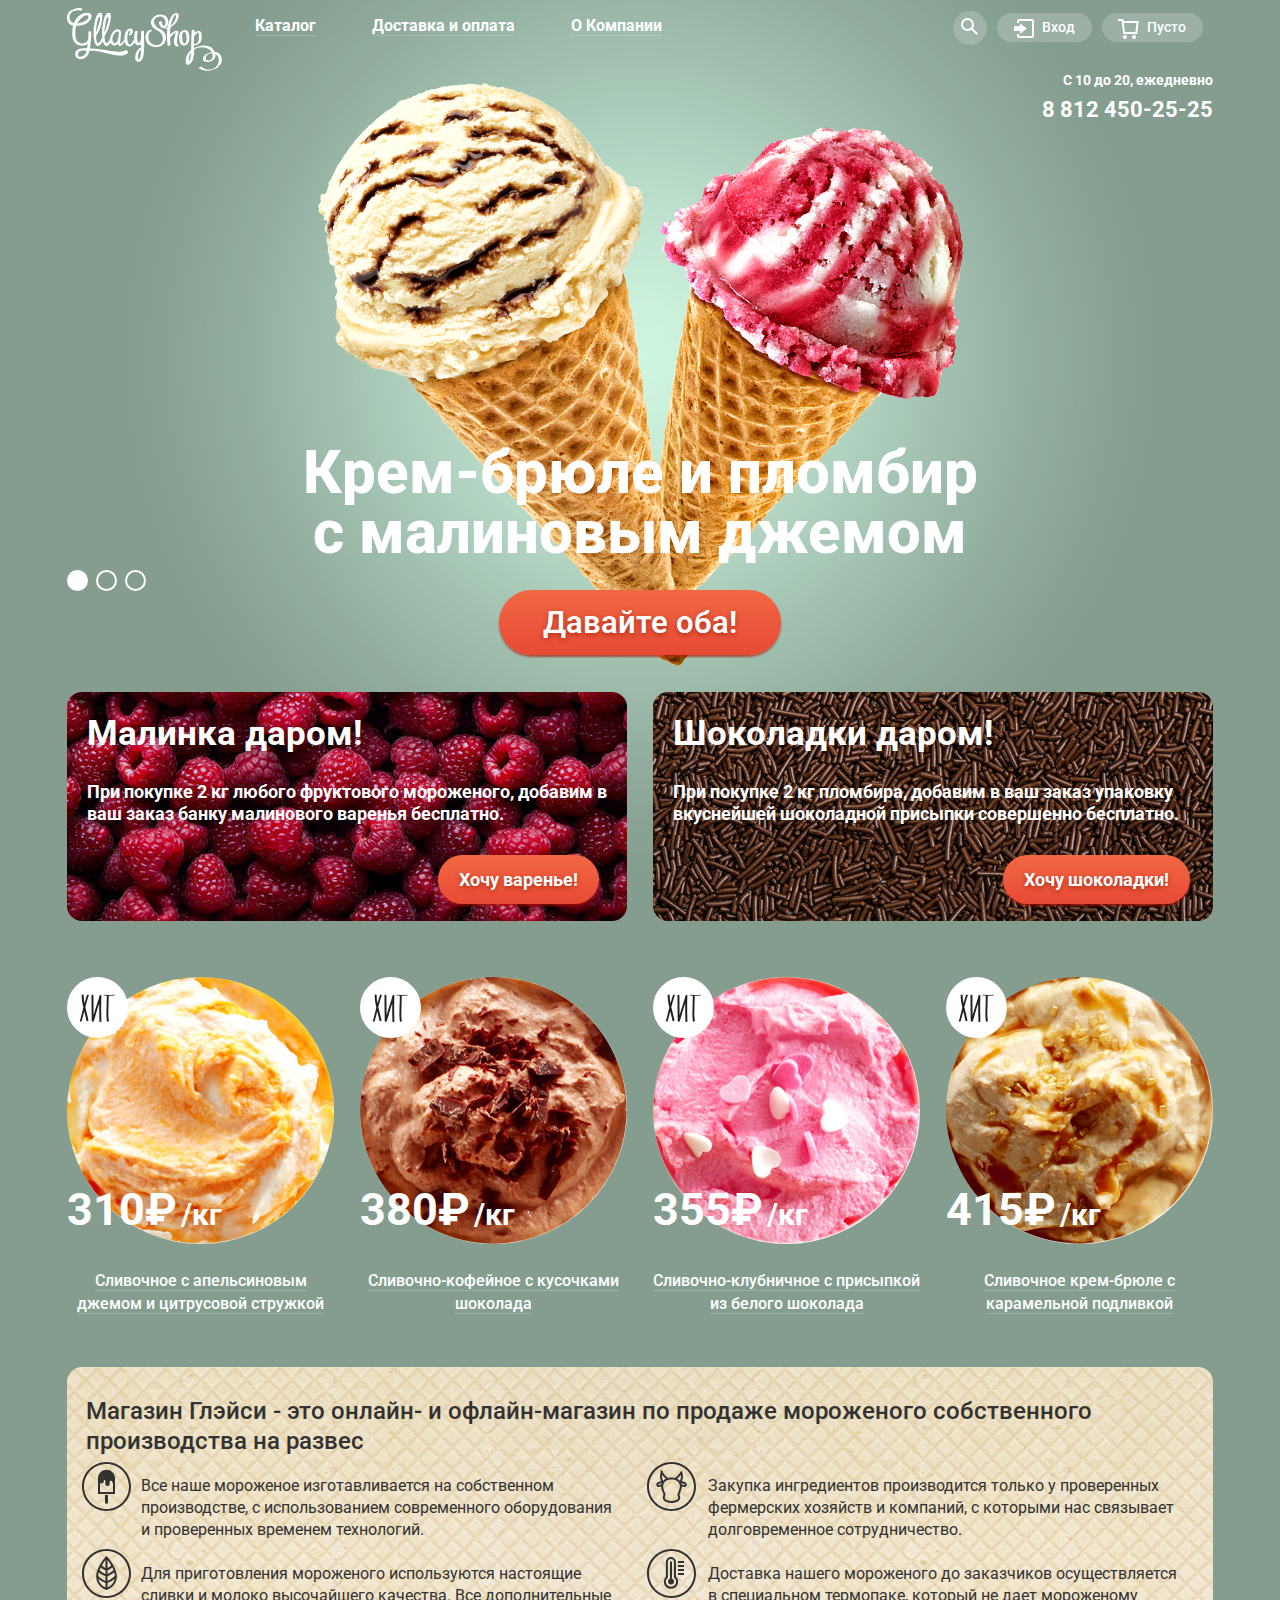
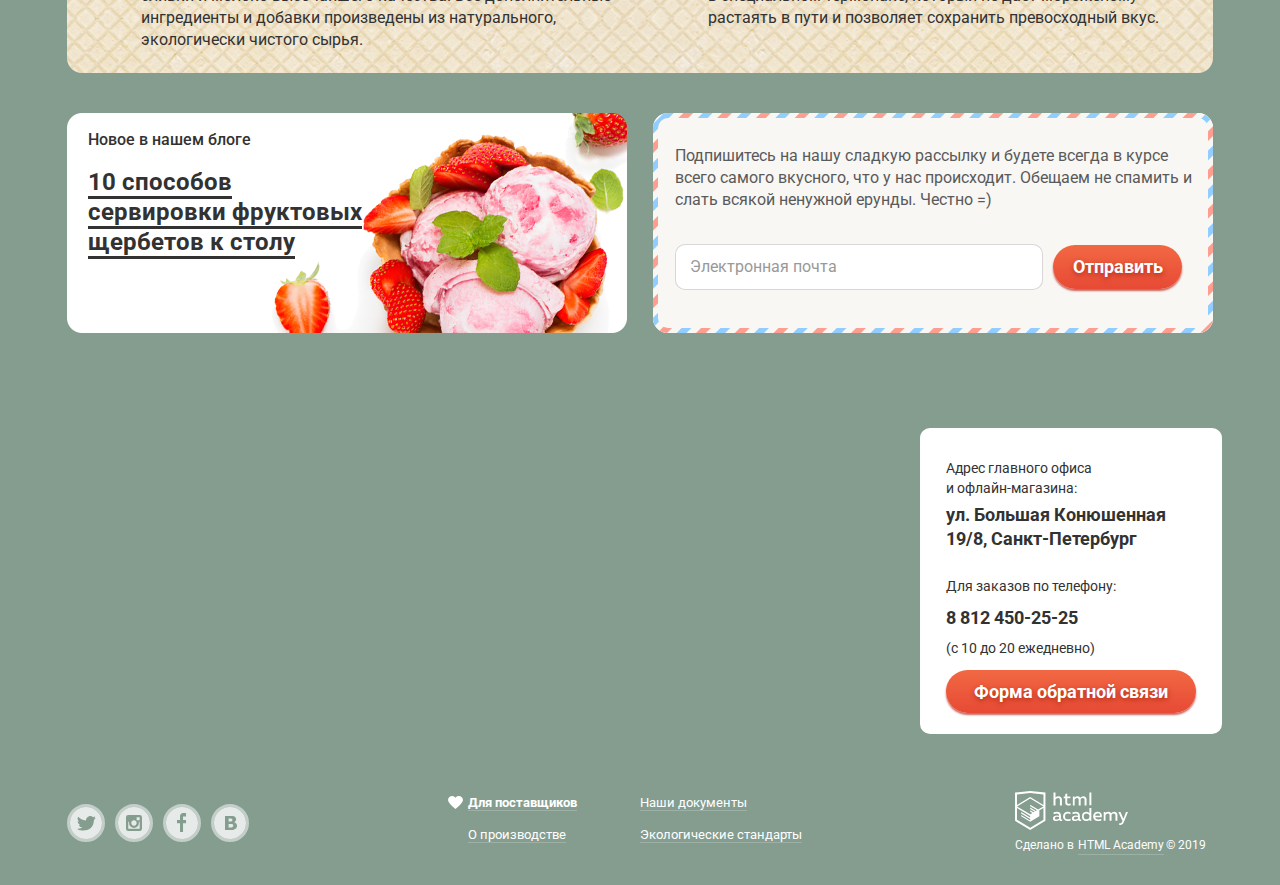
==== index.html @ 6c466f14 "Исправления на странице каталога" ====
<!DOCTYPE html>
<html lang="ru">
  <head>
    <meta charset="utf-8">
    <title>HTML Academy: Глейси</title>
    <link href="https://fonts.googleapis.com/css?family=Roboto:400,700&amp;subset=cyrillic" rel="stylesheet">
    <link href="css/normalize.css" rel="stylesheet">
    <link href="css/style.css" rel="stylesheet">
  </head>
  <body>
    <input class="visually-hidden" type="radio" id="product-1" name="toggle" checked>
    <input class="visually-hidden" type="radio" id="product-2" name="toggle">
    <input class="visually-hidden" type="radio" id="product-3" name="toggle">
    <div class="site-wrapper">
      <header class="main-header">
        <div class="wrapper">
          <nav class="main-navigation">
            <div class="main-navigation-left">
              <img src="img/logo.svg" alt="Логотип магазина по продаже мороженого 'Глэйси'">
              <ul class="site-navigation">
                <li>
                  <a href="catalog.html">Каталог</a>
                  <div class="catalog-new">
                    <h4>Новинки</h4>
                    <ul class="catalog-new-list">
                      <li><a class="creamy" href="creamy.html">Сливочное</a></li>
                      <li><a href="sorbet.html">Щербеты</a></li>
                      <li><a href="fruitice.html">Фруктовый лед</a></li>
                      <li><a class="melorin" href="melorin.html">Мелорин</a></li>
                    </ul>
                  </div>
                </li>
                <li><a href="delivery.html">Доставка и оплата</a></li>
                <li><a href="company.html">О Компании</a></li>
              </ul>
            </div>
            <ul class="user-navigation">
              <li class="search">
                <a href="search.html">
                  <span class="visually-hidden">Поиск</span>
                  <svg class="search-icon" xmlns="http://www.w3.org/2000/svg" xmlns:xlink="http://www.w3.org/1999/xlink" width="17" height="17" viewBox="0 0 17 17">
                      <path fill="#FFF" d="M16.958 15.527L11.75 10.32A6.455 6.455 0 0 0 13 6.5 6.5 6.5 0 1 0 6.5 13a6.465 6.465 0 0 0 3.839-1.263l5.205 5.204 1.414-1.414zM6.5 11C4.019 11 2 8.981 2 6.5S4.019 2 6.5 2 11 4.019 11 6.5 8.981 11 6.5 11z"/>
                  </svg>
                </a>
                <form class="search-item" action="https://echo.htmlacademy.ru" method="get">
                  <label class="visually-hidden" for="search-text">Поиск</label>
                  <input id="search-text" type="text" name="search" placeholder="Что ищем?">
                </form>
              </li>
              <li class="login-link">
                <a href="login-link.html">
                  <svg class="login-link-icon" xmlns="http://www.w3.org/2000/svg" xmlns:xlink="http://www.w3.org/1999/xlink" width="21" height="19" viewBox="0 0 21 19">
                      <g fill="#FFF">
                          <path d="M6 14.875L12.917 9.5 6 4.125v2.917H-.042v4.917H6z"/>
                          <path d="M18 0H5C3.9 0 3 .9 3 2v2h2V2h13v15H5v-2H3v2c0 1.1.9 2 2 2h13c1.1 0 2-.9 2-2V2c0-1.1-.9-2-2-2z"/>
                      </g>
                  </svg>
                  <span>Вход</span>
                </a>
                <form class="login-link-form" action="https://echo.htmlacademy.ru" method="post">
                  <p class="login-link-item login-link-email">
                    <label class="visually-hidden" for="login-link-email">Электронная почта</label>
                    <input id="login-link-email" type="email" name="email" placeholder="Электронная почта">
                  </p>
                  <p class="login-link-item login-link-password">
                    <label class="visually-hidden" for="login-link-password">Пароль</label>
                    <input id="login-link-password" type="password" name="password" placeholder="Пароль">
                  </p>
                  <div class="login-link-form-wrapper">
                    <button class="button button-login-link" type="submit" value="Войти">Войти</button>
                    <div class="login-link-form-hint">
                      <a class="login-link-form-password" href="password.html">Забыли пароль?</a>
                      <a class="login-link-form-checkin" href="checkin.html">Новая регистрация</a>
                    </div>
                  </div>
                </form>
              </li>
              <li class="basket">
                <h3 class="visually-hidden">Корзина</h3>
                <a href="basket.html">
                  <svg class="basket-icon" xmlns="http://www.w3.org/2000/svg" width="21" height="20" viewBox="0 0 21 20">
                      <g fill="#FFF">
                          <path d="M5.657 2.031L5.422 0H0v2h3.64l1.5 13h13.988l1.699-12.969H5.657zM17.372 13H6.922L5.888 4.031h12.66L17.372 13z"/>
                          <circle cx="6.984" cy="18" r="2"/>
                          <circle cx="15.984" cy="18" r="2"/>
                      </g>
                  </svg>
                  <span>Пусто</span>
                </a>
              </li>
            </ul>
          </nav>
        </div>
      </header>
      <main>
        <div class="wrapper">
          <div class="schedule-wrapper">
            <p class="schedule">С 10 до 20, ежедневно</p>
            <p class="schedule-tel">8 812 450-25-25</p>
          </div>
          <section class="slider">
            <div class="slider-controls">
              <label for="product-1">Первый</label>
              <label for="product-2">Второй</label>
              <label for="product-3">Третий</label>
            </div>
            <ul class="slider-list">
              <li class="slider-item slide" id="slide1">
                <h3 class="slide-title">Крем-брюле и пломбир с малиновым джемом</h3>
                <a class="button slide-button" href="promo.html">Давайте оба!</a>
              </li>
              <li class="slider-item slide" id="slide2">
                <h3 class="slide-title">Шоколадный пломбир и лимонный сорбет</h3>
                <a class="button slide-button" href="promo.html">Давайте оба!</a>
              </li>
              <li class="slider-item slide" id="slide3">
                <h3 class="slide-title">Пломбир с помадкой и клубничный щербет</h3>
                <a class=" button slide-button" href="promo.html">Давайте оба!</a>
              </li>
            </ul>
          </section>
          <section class="promotion">
            <div class="promotion-sales promotion-raspberries">
              <h3>Малинка даром!</h3>
              <p>При покупке 2 кг любого фруктового мороженого, добавим в ваш заказ банку малинового варенья бесплатно.</p>
              <a class="button raspberries-button" href="promo.html">Хочу варенье!</a>
            </div>
            <div class="promotion-sales promotion-chocolate">
              <h3>Шоколадки даром!</h3>
              <p>При покупке 2 кг пломбира, добавим в ваш заказ упаковку вкуснейшей шоколадной присыпки совершенно бесплатно.</p>
              <a class="button chocolate-button" href="promo.html">Хочу шоколадки!</a>
            </div>
          </section>
          <section class="promo-hit">
            <ul class="promo-hit-list">
              <li class="promo-hit-item">
                <p class="promo-hit-image">
                  <a href="promo-hit.html">
                    <img src="img/ice-cream-1.jpg" width="267" height="267" alt="Сливочное с апельсиновым джемом и цитрусовой стружкой">
                  </a>
                </p>
                <p class="promo-hit-price">
                  <span class="promo-number">310₽</span>
                  <span class="promo-kg">/кг</span>
                </p>
                <h3>
                  <a class="promo-link" href="promo-hit.html">Сливочное с апельсиновым джемом и цитрусовой стружкой</a>
                </h3>
              </li>
              <li class="promo-hit-item">
                <p class="promo-hit-image">
                  <a href="promo-hit.html">
                    <img src="img/ice-cream-2.jpg" width="267" height="267" alt="Сливочно-кофейное с кусочками шоколада">
                  </a>
                </p>
                <p class="promo-hit-price">
                  <span class="promo-number">380₽</span>
                  <span class="promo-kg">/кг</span>
                </p>
                <h3>
                  <a class="promo-link" href="promo-hit.html">Сливочно-кофейное с кусочками шоколада</a>
                </h3>
              </li>
              <li class="promo-hit-item">
                <p class="promo-hit-image">
                  <a href="promo-hit.html">
                    <img src="img/ice-cream-3.jpg" width="267" height="267" alt="Сливочно-клубничное с присыпкой из белого шоколада">
                  </a>
                </p>
                <p class="promo-hit-price">
                  <span class="promo-number">355₽</span>
                  <span class="promo-kg">/кг</span>
                </p>
                <h3>
                  <a class="promo-link" href="promo-hit.html">Сливочно-клубничное с присыпкой из белого шоколада</a>
                </h3>
              </li>
              <li class="promo-hit-item grid">
                <p class="promo-hit-image">
                  <a href="promo-hit.html">
                    <img src="img/ice-cream-4.jpg" width="267" height="267" alt="Сливочное крем-брюле с карамельной подливкой">
                  </a>
                </p>
                <p class="promo-hit-price">
                  <span class="promo-number">415₽</span>
                  <span class="promo-kg">/кг</span>
                </p>
                <h3>
                  <a class="promo-link" href="promo-hit.html">Сливочное крем-брюле с карамельной подливкой</a>
                </h3>
              </li>
            </ul>
          </section>
          <h1 class="visually-hidden">Магазин мороженого "Глэйси"</h1>
          <section class="features">
            <h2>Магазин Глэйси - это онлайн- и офлайн-магазин по продаже мороженого собственного производства на развес</h2>
            <ul class="features-list">
              <li class="features-item-left item-cream">
                <p>Все наше мороженое изготавливается на собственном производстве, с использованием современного оборудования и проверенных временем технологий.</p>
              </li>
              <li class="features-item-right item-cow">
                <p>Закупка ингредиентов производится только у проверенных фермерских хозяйств и компаний, с которыми нас связывает долговременное сотрудничество.</p>
              </li>
              <li class="features-item-left item-sheet">
                <p>Для приготовления мороженого используются настоящие сливки и молоко высочайшего качества. Все дополнительные ингредиенты и добавки произведены из натурального, экологически чистого сырья.</p>
              </li>
              <li class="features-item-right item-thermometr">
                <p>Доставка нашего мороженого до заказчиков осуществляется в специальном термопаке, который не дает мороженому растаять в пути и позволяет сохранить превосходный вкус.</p>
              </li>
            </ul>
          </section>
          <div class="news-and-mailing">
            <article class="news">
              <h3>Новое в нашем блоге</h3>
              <div class="news-link">
                <a href="news.html" class="news-preview">10 способов сервировки фруктовых щербетов к столу</a>
              </div>
            </article>
            <section class="mailing">
              <form class="mailing-form" action="https://echo.htmlacademy.ru" method="post">
                <p class="mailing-info">Подпишитесь на нашу сладкую рассылку и будете всегда в курсе всего самого вкусного, что у нас происходит. Обещаем не спамить и слать всякой ненужной ерунды. Честно =)</p>
                <div class="mailing-grid">
                  <p class="mailing-item">
                    <label class="visually-hidden" for="mailing-email">Электронная почта</label>
                    <input id="mailing-email" type="email" name="email" placeholder="Электронная почта">
                  </p>
                  <button class="button button-mailing" type="submit" value="Отправить">Отправить</button>
                </div>
              </form>
            </section>
          </div>
        </div>
        <section class="map">
          <h2 class="visually-hidden">Как до нас добраться</h2>
          <iframe src="https://yandex.ru/map-widget/v1/-/CCQDbS7N"></iframe>
          <div class="map-feedback">
            <div class="map-adress">
              <p class="text-small">Адрес главного офиса</p>
              <p class="adress-upper text-small">и офлайн-магазина:</p>
              <p class="text-large">ул. Большая Конюшенная</p>
              <p class="adress-lower text-large">19/8, Санкт-Петербург</p>
            </div>
            <div class="map-tel">
              <p class="tel-upper text-small">Для заказов по телефону:</p>
              <p class="tel-average text-large">8 812 450-25-25</p>
              <p class="tel-lower text-small">(с 10 до 20 ежедневно)</p>
            </div>
            <a class="button map-button" href="map.html">Форма обратной связи</a>
          </div>
          <form class="feedback" action="https://echo.htmlacademy.ru" method="post">
            <div class="feedback-wrapper-top">
              <p class="feedback-info">Мы обязательно вам ответим!</p>
              <button class="button-close" type="button" value="Закрыть">
                <span class="visually-hidden">Закрыть</span>
                <svg xmlns="http://www.w3.org/2000/svg" width="18" height="17" viewBox="0 0 18 17">
                    <path fill="#231F20" d="M17.454 1.46L16.04.046 9 7.086 1.96.046.546 1.46l7.04 7.04-7.04 7.04 1.414 1.414L9 9.914l7.04 7.04 1.414-1.414-7.04-7.04z"/>
                </svg>
              </button>
            </div>
            <p class="feedback-item">
              <label class="visually-hidden" for="feedback-name">Ваше имя</label>
              <input class="field-name" id="feedback-name" type="text" name="name" placeholder="Как вас зовут?" required>
            <p>
            <p class="feedback-item">
              <label class="visually-hidden" for="feedback-email">Ваша электронная почта</label>
              <input class="field-email" id="feedback-email" type="email" name="email" placeholder="Ваша почта для ответа?" required>
            </p>
            <textarea class="feedback-area" id="comment" name="comment-field" placeholder="Напишите что-нибудь..." required></textarea>
            <div class="feedback-button-right">
              <button class="button button-feedback" type="submit" value="Отправить">Отправить</button>
            </div>
          </form>
        </section>
      </main>
      <div class="wrapper">
        <footer class="main-footer">
          <div class="container-footer">
            <ul class="footer-social">
              <li class="social-button">
                <a href="#">
                  <span class="visually-hidden">Twitter</span>
                  <svg xmlns="http://www.w3.org/2000/svg" width="32" height="32" viewBox="0 0 32 32">
                      <path fill="#FFF" d="M16 0C7.164 0 0 7.164 0 16c0 8.837 7.164 16 16 16 8.837 0 16-7.163 16-16 0-8.836-7.163-16-16-16zm7.944 12.809c-.251 6.516-3.463 10.832-10.992 10.702h-.486c-.447 0-4.543-.443-5.344-1.823 2.479.19 4.247-.406 5.12-1.136-1.048-.289-2.923-.461-3.251-2.848.384.104.618.221 1.299.113-1.307-.824-2.758-1.519-2.679-3.643.311.317 1.164.518 1.46.457-.768-.233-2.149-3.244-.974-4.781 1.984 1.79 4.075 3.482 7.804 3.643.227-2.214 1.24-3.699 3.168-4.325 1.84-.479 3.255.26 3.901 1.138.737-.224 1.453-.466 2.193-.685-.004.833-.569 1.463-.935 1.709.747.165 1.423-.475 1.423-.475-.184.963-1.094 1.725-1.707 1.954z"/>
                  </svg>
                </a>
              </li>
              <li class="social-button">
                <a href="#">
                  <span class="visually-hidden">Instagram</span>
                  <svg xmlns="http://www.w3.org/2000/svg" width="32" height="32" viewBox="0 0 32 32">
                      <g fill="#FFF">
                          <path d="M20.916 16a4.938 4.938 0 1 1-9.877 0c0-.394.051-.773.138-1.14h-.897v6.838h11.396V14.86h-.897c.086.367.137.746.137 1.14z"/>
                          <path d="M15.978 18.659c1.466 0 2.659-1.193 2.659-2.659s-1.193-2.659-2.659-2.659c-1.466 0-2.659 1.193-2.659 2.659s1.192 2.659 2.659 2.659zM18.637 10.302h3.039v3.039h-3.039z"/>
                          <path d="M16 0C7.164 0 0 7.164 0 16c0 8.837 7.164 16 16 16 8.837 0 16-7.163 16-16 0-8.836-7.163-16-16-16zm7.955 21.698a2.285 2.285 0 0 1-2.279 2.279H10.279A2.285 2.285 0 0 1 8 21.698V10.302a2.286 2.286 0 0 1 2.279-2.279h11.396a2.286 2.286 0 0 1 2.279 2.279v11.396z"/>
                      </g>
                  </svg>
                </a>
              </li>
              <li class="social-button">
                <a href="#">
                  <span class="visually-hidden">Fasebook</span>
                  <svg xmlns="http://www.w3.org/2000/svg" width="32" height="32" viewBox="0 0 32 32">
                      <path fill="#FFF" d="M16 0C7.164 0 0 7.163 0 16s7.164 16 16 16c8.837 0 16-7.164 16-16S24.837 0 16 0zm4.062 9.455h-3.021v3.444h3.021v3.445h-3.021v8.61H14.02v-8.61H11v-3.445h3.021V9.455c0-1.902 1.353-3.445 3.021-3.445h3.021v3.445z"/>
                  </svg>
                </a>
              </li>
              <li class="social-button">
                <a href="#">
                  <span class="visually-hidden">Вконтакте</span>
                  <svg xmlns="http://www.w3.org/2000/svg" width="32" height="32" viewBox="0 0 32 32">
                      <g fill="#FFF">
                          <path d="M16.637 14.495c.402-.019.719-.082.951-.188.326-.145.54-.33.641-.559.101-.229.15-.496.15-.797 0-.232-.058-.465-.174-.697-.116-.232-.322-.405-.617-.517-.264-.1-.592-.155-.984-.165a76.242 76.242 0 0 0-1.652-.014h-.339v2.965h.565c.571 0 1.057-.009 1.459-.028zM18.118 17.084c-.282-.081-.672-.125-1.166-.132a127.97 127.97 0 0 0-1.55-.009h-.79v3.493h.264c1.014 0 1.74-.003 2.18-.009a3.2 3.2 0 0 0 1.212-.245c.377-.157.633-.364.774-.625s.214-.562.214-.9c0-.446-.088-.788-.261-1.03-.17-.241-.464-.423-.877-.543z"/>
                          <path d="M16 0C7.164 0 0 7.164 0 16c0 8.837 7.164 16 16 16 8.837 0 16-7.163 16-16 0-8.836-7.163-16-16-16zm6.602 20.531a3.73 3.73 0 0 1-1.124 1.327c-.552.415-1.161.71-1.823.886s-1.501.264-2.519.264h-6.121V8.987h5.443c1.13 0 1.957.038 2.48.113a5.126 5.126 0 0 1 1.561.5c.533.27.929.632 1.189 1.087.26.455.392.975.392 1.558 0 .678-.179 1.278-.536 1.795-.358.518-.863.92-1.517 1.208v.075c.917.182 1.642.559 2.179 1.13.537.571.807 1.325.807 2.261 0 .678-.138 1.283-.411 1.817z"/>
                      </g>
                  </svg>
                  </a>
                </li>
            </ul>
            <ul class="meta-list">
              <li>
                <a class="suppliers" href="suppliers.html">Для поставщиков</a>
              </li>
              <li>
                <a href="documents.html">Наши документы</a>
              </li>
              <li>
                <a href="production.html">О производстве</a>
              </li>
              <li>
                <a href="standards.html">Экологические стандарты</a>
              </li>
            </ul>
            <div class="footer-copyright">
              <a class="logo-htmlacademy" href="https://htmlacademy.ru">
                <img src="img/logo-htmlacademy.svg" width="113" height="40" alt="Логотип HTML Academy">
              </a>
              <div class="copyright-link">
                <p>Сделано в<p>
                <p class="copyryght-link-htmlacademy">
                  <a href="https://htmlacademy.ru">HTML Academy</a>
                </p>
                <p>© 2019</p>
              </div>
            </div>
          </div>
        </footer>
      </div>
    </div>
    <script src="js/form.js"></script>
  </body>
</html>
---- css/style.css ----
body {
  margin: 0;
  padding: 0;
  background-color: #849d8f;

  font-family: "Roboto", Arial, sans-serif;
  font-size: 16px;
  line-height: 22px;
  color: #ffffff;
}

img {
   max-width: 100%;
   height: auto;
 }

.visually-hidden:not(:focus):not(:active),
input[type="checkbox"].visually-hidden,
input[type="radio"].visually-hidden {
  position: absolute;

  width: 1px;
  height: 1px;
  margin: -1px;
  border: 0;
  padding: 0;

  white-space: nowrap;

  clip-path: inset(100%);
  clip: rect(0 0 0 0);
  overflow: hidden;
}

input[type="text"]:hover,
input[type="email"]:hover,
input[type="password"]:hover {
  box-shadow: 0 0 0 2px rgba(154, 154, 154, 0.52);
}

input[type="text"]:focus,
input[type="email"]:focus,
input[type="password"]:focus {
  box-shadow: 0 0 0 2px rgba(46, 136, 228, 0.52);
}

input[type="text"]::placeholder,
input[type="email"]::placeholder,
input[type="password"]::placeholder {
  line-height: 24px;
  font-weight: normal;
  color: #999999;
}

.button {
  font-size: 18px;
  font-weight: bold;
  line-height: 24px;
  color: #ffffff;
  text-shadow: 0 2px 5px rgba(160, 32, 11, 0.76);

  background: #f26843;
  background: linear-gradient(to bottom, #f26843 0%, #e74a35 100%);
  border-radius: 50px;
  box-shadow: 0 2px 2px rgba(172, 16, 0, 0.64);
  border: none;

  cursor: pointer;
}

.button:hover {
  background: #f38267;
  background: linear-gradient(to bottom, #f58569 0%, #ec6f5e 100%);
  box-shadow: 0 2px 2px rgba(172, 16, 0, 1);
}

.button:active {
  background: #db5338;
  background: linear-gradient(to bottom, #d84732 0%, #e1613e 100%);
  box-shadow: inset 0px 2px 2px rgba(172, 16, 0, 1);
}

.site-wrapper {
  background-color: #849d8f;
  background-image: url(../img/slider-item1.png);
  background-repeat: no-repeat;
  background-position: top center;

  transition: background-image 0.5s ease, background-color 0.5s ease;

  padding-top: 7px;
  padding-bottom: 30px;
}

.site-wrapper::before,
.site-wrapper::after {
  content: "";

  visibility: hidden;
}

.site-wrapper::before {
  background-image: url("../img/slider-item2.png");
}

.site-wrapper::after {
  background-image: url("../img/slider-item3.png");
}

.slider {
  position: relative;

  margin-bottom: 37px;
  padding-top: 321px;

  text-align: center;
  color: #ffffff;
}

.slider-list {
  margin: 0;
  padding: 0;

  list-style: none;
}

.slide-title {
  width: 700px;
  margin: 0 auto;
  margin-bottom: 27px;

  font-size: 60px;
  line-height: 60px;
  font-weight: 800;
}

.slide-button {
  display: inline-block;
  padding: 12px 44px;

  font-weight: 600;
  font-size: 31px;
  line-height: 41px;
  text-align: center;
  vertical-align: top;
  text-decoration: none;
}

.slider-controls label {
  display: inline-block;
  width: 17px;
  height: 17px;
  margin-right: 8px;

  vertical-align: top;

  background-color: transparent;
  border: 2px solid #ffffff;
  border-radius: 50%;
  cursor: pointer;
}

.slider-controls label:hover {
  background-color: rgba(255,255,255,0.2);
}

.slider-controls label:active {
  background-color: #ffffff;
}

.slider-controls {
  position: absolute;
  bottom: 63px;
  left: 0;
  z-index: 20;

  font-size: 0;
}

.slide {
  display: none;
}

#product-1:checked ~ .site-wrapper {
  background-color: #849d8f;
  background-image: url("../img/slider-item1.png");
}

#product-2:checked ~ .site-wrapper {
  background-color: #8996a6;
  background-image: url("../img/slider-item2.png");
}

#product-3:checked ~ .site-wrapper {
  background-color: #9d8b84;
  background-image: url("../img/slider-item3.png");
}

#product-1:checked ~ .site-wrapper #slide1,
#product-2:checked ~ .site-wrapper #slide2,
#product-3:checked ~ .site-wrapper #slide3 {
  display: block;
}

#product-1:checked ~ .site-wrapper label[for="product-1"],
#product-2:checked ~ .site-wrapper label[for="product-2"],
#product-3:checked ~ .site-wrapper label[for="product-3"] {
  background-color: #ffffff;
}

.wrapper {
  width: 1146px;
  margin: 0 auto;
  padding-left: 27px;
  padding-right: 27px;
}

.wrapper-catalog-page {
  padding-top: 7px;
  padding-bottom: 30px;
}

.main-navigation {
  display: flex;
  justify-content: space-between;
}

.main-navigation-left {
  display: flex;
  justify-content: space-between;
  width: 850px;
}

.main-navigation-left img {
  display: inline-block;

  width: 155px;
  height: 65px;

  margin-right: 20px;
}

.site-navigation {
  display: flex;
  flex-wrap: wrap;
  align-items: center;
  width: 675px;

  line-height: 18px;
  color: #ffffff;
  font-weight: bold;

  margin-top: 0;
  padding: 0;

  list-style: none;
}

.site-navigation > li {
  position: relative;

  padding-bottom: 10px;
}

.site-navigation a,
.user-navigation a {
  display: block;

  color: #ffffff;
  text-decoration: none;
}

.site-navigation a {
  margin-right: 30px;
  padding-top: 9px;
  padding-bottom: 10px;
  padding-right: 13px;
  padding-left: 13px;
}

.site-navigation a::after {
  content: "";

  display: block;
  height: 1px;

  background-color: rgba(255,255,255,0.2);
}

.site-navigation a:hover {
  color: #333333;
  text-decoration: none;

  background-color: #f7f6f3;

  border-radius: 20px;
}

.site-navigation a:active {
  color: #323232;
  text-decoration: none;

  background-color: #ededed;

  border-radius: 20px;
  box-shadow: inset 0px 2px 1px 0 #696969;
}

.site-navigation .link-active {
  background-color: #d07058;
  text-decoration: none;
  border-radius: 20px;
}

.site-navigation .link-active::after {
  display: none;
}

.catalog-new {
  position: absolute;
  left: -10px;
  top: 45px;
  z-index: 10;

  width: 143px;

  background-color: #f8f7f4;
  border-radius: 5px;

  display: none;
}

.site-navigation > li:hover .catalog-new {
  display: block;
}

.catalog-new h4 {
  font-size: 14px;
  font-weight: bold;
  line-height: 16px;
  color: #323232;

  margin: 0;
  padding: 0;
  padding-top: 14px;
  padding-left: 20px;
}

.catalog-new h4::after {
  content: "";

  display: block;

  height: 1px;
  width: 128px;
  margin-top: 12px;
  margin-left: -12px;

  background-color: rgba(0, 0, 0, 0.4);
}

.catalog-new-list {
  margin: 0;
  padding: 0;

  list-style: none;
}

.catalog-new-list  a {
  font-size: 14px;
  font-weight: normal;
  line-height: 16px;
  color: #323232;

  margin: 0;
  padding: 0;
  padding-top: 9px;
  padding-bottom: 9px;
  padding-left: 20px;
}

.catalog-new-list .melorin {
  padding-bottom: 10px;
}

.catalog-new-list  a:hover {
  background-color: #fbded7;
  border-radius: 0;
}

.catalog-new-list a:active {
  background-color: #f6b5a5;
  box-shadow: none;
}

/* Состояние "находимся на странице" */
.catalog-new-list .catalog-new-active {
  background-color: #d07058;
}

.catalog-new-list .melorin:hover,
.catalog-new-list .melorin:active {
  border-radius: 0 0 5px 5px;
}

.catalog-new-list a::after {
  display: none;
}

.user-navigation {
  display: flex;
  flex-wrap: wrap;
  justify-content: flex-end;
  align-items: center;
  width: 293px;

  font-size: 14px;
  line-height: 16px;
  color: #ffffff;
  font-weight: 500;

  margin-top: 0;
  padding: 0;

  list-style: none;
}

.user-navigation a {
  background-color: rgba(255,255,255,0.2);

  margin-right: 10px;
  border-radius: 20px;
}

.user-navigation a:hover {
  color: #323232;
  background-color: #f8f7f4;
}

.user-navigation a:hover path,
.user-navigation a:hover circle {
  fill: #323232;
}

.search,
.login-link,
.basket {
  position: relative;

  padding-bottom: 10px;
}

.search a {
  position: relative;

  padding: 17px 17px;

  border-radius: 50%;
}

.search-icon {
  position: absolute;
  top: 7px;
  left: 8px;
}

.search-item {
  position: absolute;
  z-index: 10;
  top: 40px;
  left: -320px;

  min-width: 341px;
  border-radius: 5px;
  background-color: #f8f7f4;

  padding-top: 17px;
  padding-left: 15px;
  padding-bottom: 17px;

  display: none;
}

.search:hover > .search-item {
  display: block;
}

.search-item input {
  font-size: 16px;
  font-weight: bold;
  line-height: 24px;
  color: #323232;

  min-width: 311px;
  padding-top: 15px;
  padding-bottom: 14px;
  padding-left: 13px;

  border: 1px solid #d3d3d2;
  border-radius: 5px;
}

.search-item input[type="text"]::placeholder {
  font-size: 14px;
}

.login-link a {
  position: relative;

  padding-top: 6px;
  padding-bottom: 7px;
  padding-left: 45px;
  padding-right: 17px;
}

.login-link-icon {
  position: absolute;

  top: 6px;
  left: 17px;
}

.login-link-form {
  position: absolute;
  z-index: 10;
  top: 35px;
  left: -200px;

  background-color: #f8f7f4;

  border-radius: 5px;

  display: none;
}

.login-link:hover > .login-link-form {
  display: block;
}

.login-link-form a {
  font-size: 13px;
  line-height: 24px;
  color: #323232;
}

.login-link-form a:hover,
.login-link-form a:active {
  color: #e84d37;
}

.login-link-form a::after {
  content: "";

  display: block;
  height: 1px;
  margin-top: -5px;

  background-color: #adacaa;
}

.login-link-form a:hover::after {
  background-color: #f9cdc4;
}

.login-link-form-password::after {
  width: 100px;
}

.login-link-form-checkin::after {
  width: 117px;
}

.button-login-link {
  display: block;
  width: 100px;

  padding: 10px 25px;
  margin-left: 19px;
}

.login-link-form input[type="email"]::placeholder,
input[type="password"]::placeholder {
  font-size: 14px;
}

.login-link-item input{
  width: 241px;

  font-size: 16px;
  font-weight: bold;
  line-height: 24px;
  color: #323232;

  padding-top: 15px;
  padding-bottom: 15px;
  padding-left: 14px;
  margin-left: 19px;
  margin-top: 19px;
  margin-right: 19px;

  border: 1px solid rgba(178, 178, 178, 0.52);
  border-radius: 10px;
}

.login-link-password input {
  margin-bottom: 19px;
}

.login-link-form p {
  margin: 0;
  padding: 0;
}

.login-link-form-wrapper {
  display: flex;
  align-items: center;

  padding-bottom: 19px;
}

.login-link-form-hint a {
  margin: 0;
  padding: 0;
  margin-left: 19px;
}

.basket a {
  position: relative;

  padding-top: 6px;
  padding-bottom: 7px;
  padding-left: 45px;
  padding-right: 17px;
}

.basket .basket-icon {
  position: absolute;
  top: 6px;
  left: 16px;
}

.basket .not-empty {
  position: relative;

  color: #323232;

  background-color: #ffffff;
}

.basket .basket-red-icon {
  position: absolute;
  top: 6px;
  left: 16px;
}

.user-navigation .not-empty:hover .red {
  fill: #E84D37;
}

.basket .basket-popup {
  width: 540px;
  position: absolute;
  z-index: 10;
  top: 35px;
  left: -420px;

  background-color: #f8f7f4;
  padding-bottom: 20px;
  border-radius: 5px;

  display: none;
}

.basket:hover > .basket-popup {
  display: block;
}

.basket-popup .basket-list {
  font-size: 13px;
  font-weight: normal;
  line-height: 16px;
  color: #323232;

  margin: 0;
  padding: 0;
  padding-top: 18px;
  padding-left: 20px;

  list-style: none;
}

.basket-popup p {
  margin: 0;
  padding: 0;
}

.basket-list p {
  margin: 0;
  padding: 0;
}

.basket-list img {
  width: 33px;
  height: 33px;

  border-radius: 50%;

  margin-left: 22px;
}

.basket-list .basket-popup-close {
  position: relative;

  margin: 0;
  padding: 0;
}

.basket-popup-close svg {
  position: absolute;
  top: 10px;

  width: 11px;
  height: 11px;
}

.basket-list .basket-product-price {
  color: #999999;
}

.basket-list .basket-item {
  display: flex;

  margin: 0;
  padding: 0;
  padding-bottom: 17px;
}

.basket-list .basket-product-name {
  width: 217px;

  padding-top: 10px;
  padding-left: 14px;
}

.basket-list .basket-product-weight {
  width: 45px;

  padding-top: 10px;
  padding-left: 27px;
}

.basket-list .basket-product-price {
  width: 50px;

  padding-top: 10px;
}

.basket-list .basket-product-sum {
  width: 51px;

  padding-top: 10px;
  padding-left: 25px;
}

.basket-popup .basket-total {
  font-size: 15px;
  font-weight: bold;
  line-height: 18px;
  color: #323232;

  text-align: right;
  margin-right: 12px;
}

.basket-popup .basket-total::before {
  content: "";

  display: block;

  height: 1px;
  width: 510px;
  margin-left: 16px;
  margin-bottom: 17px;
  background-color: #cacac7;
}

.basket-popup .basket-order {
  width: 170px;
  margin: 0;
  margin-top: 16px;
  margin-left: 340px;
  padding: 0;
  padding-top: 11px;
  padding-left: 16px;
  padding-bottom: 12px;
}

.basket-popup .basket-order:hover {
  color: #ffffff;
}

.schedule {
  font-size: 14px;
  line-height: 16px;
  font-weight: bold;

  margin: 0;
  margin-bottom: 10px;
}

.schedule-tel {
  font-size: 22px;
  line-height: 24px;
  font-weight: bold;

  margin: 0;
}

.schedule-wrapper {
  text-align: right;
}

.promotion {
  display: flex;

  font-size: 18px;
  font-weight: bold;

  margin-bottom: 40px;
}

.promotion h3 {
  font-size: 35px;
  line-height: 41px;

  margin: 0;
  margin-bottom: 27px;
  padding: 0;
  padding-top: 21px;
  padding-left: 20px;
}

.promotion p {
  line-height: 22px;

  margin: 0;
  margin-bottom: 43px;
  padding: 0;
  padding-left: 20px;
}

.promotion a {
  line-height: 24px;

  text-decoration: none;

  margin: 0;
  padding: 14px 21px;
}

.promotion .raspberries-button {
  margin-left: 371px;
}

.promotion .chocolate-button {
  margin-left: 350px;
}

.promotion-sales {
  width: 560px;
  min-height: 229px;
}

.promotion-raspberries {
  margin-right: 26px;

  background-image: url(../img/raspberries-background.png);
}

.promotion-chocolate {
  background-image: url(../img/chocolate-background.png);
}

.promo-hit-list {
  display: flex;
  flex-wrap: wrap;

  margin: 0;
  padding: 0;

  list-style: none;
}

.promo-hit h3 {
  text-align: center;
}

.promo-hit-item {
  position: relative;
  width: 267px;
  margin-bottom: 34px;
  margin-right: 26px;
}

.promo-hit-list .grid {
  margin-right: 0;
}

.promo-hit-list .promo-link {
  font-size: 16px;
  font-weight: 500;
  line-height: 22px;
  color: #ffffff;

  border-bottom: 1px solid rgba(255,255,255,0.2);

  text-decoration: none;
}

.promo-hit-list .promo-link:hover,
.promo-hit-list .promo-link:active {
  color: #ffbc9e;
  border-bottom-color: #ffbc9e;
}

.promo-hit-image img {
  border-radius: 50%;
}

.promo-hit-image {
  position: relative;
}

.promo-hit-image::before {
  content: "";

  position: absolute;
  z-index: 10;

  width: 61px;
  height: 61px;

  background-image: url(../img/hit-icon.svg);
}

.promo-hit-price {
  position: absolute;
  top: 210px;
}

.promo-hit-price .promo-number {
  font-size: 45px;
  font-weight: bold;
  line-height: 45px;
}

.promo-hit-price .promo-kg {
  font-size: 30px;
  font-weight: bold;
  line-height: 45px;
}

.features {
  min-height: 306px;
  color: #323232;

  margin-bottom: 40px;

  background-image: url(../img/features-background.png);
  background-repeat: no-repeat;
}

.features-list {
  display: flex;
  flex-wrap: wrap;

  position: relative;

  font-size: 16px;
  line-height: 22px;

  margin: 0;
  padding: 0;

  list-style: none;
}

.features h2 {
  font-size: 24px;
  line-height: 30px;
  font-weight: 500;

  margin: 0;
  margin-bottom: 8px;
  padding: 0;
  padding-top: 29px;
  padding-left: 19px;
}

.features-list li {
  margin: 0;
  margin-bottom: 11px;
  margin-right: 26px;
  padding: 0;
  padding-top: 11px;
}

.features-list .features-item-left {
  width: 473px;
  padding-left: 74px;
}

.features-list .features-item-right {
  width: 479px;
  padding-left: 68px;
}

.features-list p {
  margin: 0;
  padding: 0;
}

.features-list .item-cream::before {
  content: "";

  position: absolute;
  top: -2px;
  left: 15px;

  width: 49px;
  height: 49px;

  background-image: url(../img/features-cream-icon.svg);
}

.features-list .item-cow::before {
  content: "";

  position: absolute;
  top: -2px;
  left: 580px;

  width: 49px;
  height: 49px;

  background-image: url(../img/features-cow-icon.svg);
}

.features-list .item-sheet::before {
  content: "";
  top: 85px;
  left: 15px;

  position: absolute;

  width: 49px;
  height: 49px;

  background-image: url(../img/features-sheet-icon.svg);
}

.features-list .item-thermometr::before {
  content: "";

  position: absolute;
  top: 85px;
  left: 580px;

  width: 49px;
  height: 49px;

  background-image: url(../img/features-thermometr-icon.svg);
}

.news-and-mailing {
  display: flex;
  justify-content: space-between;

  margin-bottom: 35px;
}

.news {
  width: 560px;
  min-height: 220px;
  background-image: url(../img/news-background.png);
  background-repeat: no-repeat;
}

.news h3 {
  font-size: 16px;
  line-height: 22px;
  color: #323232;
  font-weight: 500;

  padding-left: 21px;
}

.news a {
  font-size: 24px;
  font-weight: bold;
  line-height: 30px;
  color: #323232;
  text-decoration: none;

  border-bottom: 3px solid #323232;
}

.news-link {
  width: 284px;
  margin-left: 21px;
}

.news a:hover,
.news a:active {
  color: #e84d37;
  border-bottom-color: #f9cdc4;
}

.mailing {
  background-image: url(../img/mailing-background.png);
  background-repeat: no-repeat;
  width: 560px;
}

.mailing-form {
  background-color: #f8f7f4;
  width: 550px;

  border-radius: 10px;
  margin-left: 5px;
  margin-top: 5px;
  padding-bottom: 38px;
}

.mailing-info {
  font-size: 16px;
  line-height: 22px;
  color: #5a5a5a;
  font-weight: normal;

  margin: 0;
  margin-bottom: 33px;
  padding-top: 27px;
  padding-left: 17px;
}

.button-mailing {
  display: block;
  width: 129px;

  padding: 10px 18px;
}

.mailing-item {
  margin: 0;
  padding: 0;
}

.mailing-item input {
  box-sizing: border-box;

  font-size: 16px;
  font-weight: bold;
  line-height: 24px;
  color: #323232;

  width: 368px;
  border: 1px solid rgba(178, 178, 178, 0.52);
  border-radius: 10px;

  margin-left: 17px;
  margin-right: 10px;
  padding-top: 10px;
  padding-bottom: 10px;
  padding-left: 14px;
}

.mailing-form input[type="email"]::placeholder {
  font-size: 16px;
}

.mailing-grid {
  display: flex;
  align-items: center;
}

.map {
  position: relative;

  margin: 0;
  margin-bottom: 17px;
  padding: 0;
}

.map iframe {
  border: none;
  width: 100%;
  height: 400px;
}

.map-feedback {
  position: absolute;
  z-index: 10;
  top: 60px;
  left: 920px;

  width: 276px;
  padding-left: 26px;
  padding-top: 30px;
  padding-bottom: 30px;

  color: #323232;

  background-color: #ffffff;
  border-radius: 10px;
}

.map-feedback p {
  margin: 0;
  padding: 0;
}

.map-feedback .text-small {
  font-size: 14px;
  line-height: 20px;
}

.map-feedback .text-large {
  font-size: 18px;
  font-weight: bold;
  line-height: 24px;
}

.map-button {
  padding: 11px 28px;

  text-decoration: none;
}

.map-adress .adress-upper {
  margin-bottom: 5px;
}

.map-adress .adress-lower {
  margin-bottom: 25px;
}

.map-tel .tel-upper {
  margin-bottom: 10px;
}

.map-tel .tel-average {
  margin-bottom: 8px;
}

.map-tel .tel-lower {
  margin-bottom: 22px;
}

.feedback {
  position: fixed;
  z-index: 15;
  top: 50%;
  left: 50%;
  transform: translate(-50%, -50%);

  width: 478px;

  background-color: #f8f7f4;
  border-radius: 10px;

  display: none;
}

.feedback-show {
  display: block;

  animation: bounce 0.6s;
}

.modal-error {
  animation: shake 0.6s;
}

.feedback .feedback-info {
  font-size: 24px;
  font-weight: 500;
  line-height: 28px;
  color: #323232;

  margin: 0;
  padding: 0;
  padding-top: 19px;
  padding-left: 19px;
}

.feedback input{
  width: 267px;

  font-size: 16px;
  font-weight: bold;
  line-height: 24px;
  color: #323232;

  border: 1px solid rgba(178, 178, 178, 0.52);
  border-radius: 10px;

  padding-top: 15px;
  padding-bottom: 15px;
  padding-left: 14px;
  margin-left: 24px;
}

.feedback input[type="email"]::placeholder,
.feedback input[type="text"]::placeholder {
  font-size: 16px;
}

.feedback-area {
  width: 400px;
  min-height: 155px;
  resize: none;

  font-size: 16px;
  font-weight: bold;
  line-height: 24px;
  color: #323232;

  padding: 15px 14px;
  margin-left: 24px;

  border: 1px solid rgba(178, 178, 178, 0.52);
  border-radius: 10px;
}

.feedback textarea::placeholder {
  font-size: 16px;
  font-weight: normal;
  line-height: 24px;
  color: #999999;
}

.feedback-area:hover {
  box-shadow: 0 0 0 2px rgba(154, 154, 154, 0.52);
}

.feedback-area:focus {
  box-shadow: 0 0 0 2px rgba(46, 136, 228, 0.52);
}

.feedback .feedback-button-right {
  display: flex;
  justify-content: flex-end;
}

.button-feedback {
  display: block;
  width: 139px;

  padding: 10px 25px;
  margin-right: 24px;
  margin-top: 15px;
  margin-bottom: 19px;
}

.feedback-wrapper-top {
  display: flex;
}

.feedback .button-close {
  border: none;
  background-color: #f8f7f4;
  padding-top: 15px;
  padding-left: 70px;

  cursor: pointer;
}

@keyframes bounce {
 0% {
   transform: translateX(-50%) translateY(-200%);
 }

 80% {
   transform: translateX(-50%) translateY(-10%);
 }

 90% {
   transform: translateX(-50%) translateY(-30%);
 }

 100% {
   transform: translateX(-50%) translateY(-50%);
 }
}

.breadcrumbs {
  display: flex;

  font-size: 14px;
  line-height: 16px;

  margin: 0;
  margin-bottom: 10px;
  padding: 0;

  list-style: none;
}

.breadcrumbs a {
  display: inline-block;

  font-size: 14px;
  line-height: 16px;
  color: #ffffff;
  text-decoration: none;
}

.breadcrumbs a::after {
  content: "";

  display: block;

  height: 1px;
  background-color: rgba(255,255,255,0.2);
}

.breadcrumbs a:hover::after,
.breadcrumbs a:active::after {
  background-color: #ffbc9e;
}

.breadcrumbs li::after {
  content: "»";

  margin-left: 6px;
  margin-right: 6px;
}

.breadcrumbs .breadcrumbs-current::after {
  display: none;
}

.breadcrumbs a:hover,
.breadcrumbs a:active {
  color: #ffbc9e;
}

.container-catalog-page h1 {
  font-size: 35px;
  line-height: 41px;
  color: #ffffff;
  font-weight: bold;

  margin: 0;
  margin-bottom: 32px;
  padding: 0;
}

.filters {
  width: 880px;
  margin-bottom: 37px;
}

.filter {
  display: flex;
  flex-wrap: wrap;
  align-items: center;
}

.filter-sorting {
  position: relative;
  margin-right: 15px;
  margin-bottom: 18px;
}

.filter-sorting::after {
  content: "";
  position: absolute;
  top: 37px;
  left: 170px;

  width: 0px;
  height: 0px;

  border-left: 5px solid transparent;
  border-right: 5px solid transparent;
  border-top: 10px solid #ffffff;
}

.filter-sorting:hover::after {
  border-top: 10px solid #323232;
  cursor: pointer;
}

.filter-sorting p {
  font-size: 14px;
  line-height: 16px;
  font-weight: 500;

  margin: 0;
  margin-bottom: 4px;
  padding: 0;
  padding-left: 17px;
}

.filter-sorting select {
  font-size: 16px;
  line-height: 18px;
  font-weight: 500;
  color: #ffffff;

  width: 195px;
  padding: 12px 15px;

  background-color: rgba(255,255,255,0.2);
  border-radius: 20px;
  border: none;

  user-select: none;
  -webkit-appearance: none;
  -moz-appearance: none;
}

.filter-sorting select::-ms-expand {
  display: none;
}

.filter-sorting select:hover {
  color: #323232;
  cursor: pointer;
}

.filter-sorting option {
  color: #323232;
}

.filter-price {
  width: 219px;
  margin-right: 15px;
  margin-bottom: 18px;
}

.filter-price p {
  font-size: 14px;
  line-height: 16px;
  font-weight: 500;

  margin: 0;
  margin-bottom: 4px;
  padding: 0;
  padding-left: 17px;
}

.price-range {
  position: relative;
  height: 19px;

  padding: 12px 15px;

  background-color: rgba(255,255,255,0.2);
  border-radius: 20px;
}

.price-range .range-long {
  position: absolute;
  top: 20px;
  left: 20px;

  width: 176px;
  height: 4px;

  background-color: #f8f7f4;
  opacity: 0.5;
}

.price-range .range-short {
  position: absolute;
  top: 20px;
  left: 50px;

  width: 87px;
  height: 4px;

  background-color: #f8f7f4;
}

.price-range .button-left,
.price-range .button-right {
  width: 20px;
  height: 20px;

  background-color: #f8f7f4;
  border: none;
  border-radius: 50%;
}

.price-range .button-left {
  position: absolute;
  left: 40px;
}

.price-range .button-left::before {
  content: "";
  display: block;
  width: 5px;
  height: 5px;

  margin-left: 1px;

  background-color: #9bafa4;
  border-radius: 50%;
}

.price-range .button-right {
  position: absolute;
  left: 130px;
}

.price-range .button-right::before {
  content: "";
  display: block;
  width: 5px;
  height: 5px;

  margin-left: 1px;

  background-color: #9bafa4;
  border-radius: 50%;
}

.price-range .button-left:hover,
.price-range .button-right:hover {
  transform: scale(1.1);
  transition-duration: 0.3s;
  cursor: pointer;
}

.filter-fat {
  width: 420px;
  margin-bottom: 18px;
}

.filter-fat .filter-fat-title {
  font-size: 14px;
  line-height: 16px;
  font-weight: 500;

  margin: 0;
  margin-bottom: 4px;
  padding: 0;
  padding-left: 17px;
}

.filter-fat-radio {
  display: flex;
  flex-wrap: wrap;
  padding-top: 12px;
  padding-bottom: 12px;
  padding-left: 15px;

  background-color: rgba(255,255,255,0.2);
  border-radius: 20px;
  border: none;
}

.filter-fat-radio .filter-fat-item {
  position: relative;
  margin: 0;
  padding: 0;
}

.filter-fat-radio label {
  margin-right: 17px;
}

.filter-fat-radio label {
  position: relative;
  display: inline-block;
  padding-left: 30px;
}

.filter-fat-radio label::before {
  content: "";
  display: block;
  position: absolute;
  top: -3px;
  left: -3px;

  width: 20px;
  height: 20px;

  border: 4px solid #ebebe9;
  border-radius: 50%;
}

.filter-fat-marked {
  position: absolute;
  top: 6px;
  left: 6px;

  width: 10px;
  height: 10px;

  border-radius: 50%;
  background-color: #ebebe9;

  display: none;
}

input[type="radio"]:checked ~ span {
  display: block;
}

.filter-fat-radio label:hover::before {
  border-color: #ffffff;
  cursor: pointer;
}

input[type="radio"]:disabled + label::before {
  border-color: #b5c4bc;
}

.filter-fat-marked:hover {
  background-color: #ffffff;
  cursor: pointer;
}

input[type="radio"]:disabled ~ span {
  background-color: #b5c4bc;
}

.filter-fillers {
  margin-right: 15px;
}

.filter-fillers p {
  font-size: 14px;
  line-height: 16px;
  font-weight: 500;

  margin: 0;
  margin-bottom: 4px;
  padding: 0;
  padding-left: 17px;
}

.filter-fillers label {
  position: relative;
  font-size: 16px;
  line-height: 18px;
  font-weight: 500;
  text-transform: lowercase;

  margin-right: 15px;
  padding-left: 35px;
}

.fillers {
  width: 673px;

  padding: 12px 15px;

  background-color: rgba(255,255,255,0.2);
  border-radius: 20px;
}

.fillers-check {
  position: absolute;
  left: 5px;
}

.fillers-check path {
  fill: #e6ebe9;
}

.fillers-check:hover path {
  fill: #ffffff;
  cursor: pointer;
}

input[type="checkbox"]:checked  + .fillers-check {
  background-image: url(../img/checkbox-on.svg);
}

.button-filters {
  width: 145px;

  font-size: 16px;
  font-weight: 500;
  line-height: 18px;
  color: #ffffff;

  margin: 0;
  margin-top: 15px;
  padding: 0;
  padding: 12px 15px;

  background-color: rgba(255,255,255,0.2);
  border: solid 2px #ffffff;
  border-radius: 20px;
}

.button-filters:hover {
  color: #323232;
  background-color: #ffffff;
}

.button-filters:active {
  color: #323232;
  background-color: #ededed;
  box-shadow: inset 0px 2px 1px 0 #696969;
  border: none;
}

.catalog {
  margin: 0;
  margin-bottom: 46px;
  padding: 0;
}

.catalog .catalog-list {
  display: flex;
  flex-wrap: wrap;

  list-style: none;

  padding: 0;
  margin: 0;
}

.catalog-list h3 {
  text-align: center;
}

.catalog-list .catalog-link {
  font-size: 16px;
  font-weight: 500;
  line-height: 22px;
  color: #ffffff;

  border-bottom: 1px solid rgba(255,255,255,0.2);

  text-decoration: none;
}

.catalog-list .catalog-link:hover,
.catalog-list .catalog-link:active {
  color: #ffbc9e;
  border-bottom-color: #ffbc9e;
}

.catalog-item .catalog-price {
  position: absolute;
  top: 210px;
}

.catalog-price .catalog-price-number {
  font-size: 45px;
  font-weight: bold;
  line-height: 45px;
}

.catalog-price .catalog-price-kg {
  font-size: 30px;
  font-weight: bold;
  line-height: 45px;
}

.catalog-list .catalog-item {
  position: relative;
  width: 267px;

  margin-bottom: 34px;
  margin-right: 26px;
}

/* .catalog-list .catalog-item:hover {
  background-color: rgba(255,255,255,0.2);
  box-shadow: 0px 20px 20px 0 rgba(0, 0, 0, 0.4);
  border-radius: 5px;
} */

.catalog-list .grid {
  margin-right: 0;
}

.catalog-image img {
  border-radius: 50%;
}

.catalog-button {
  position: absolute;
  left: 35px;

  padding: 13px 17px;

  text-decoration: none;

  display: none;
}

.catalog-list li::after {
  content: "";

  position: absolute;
  top: 10px;
  left: -305px;

  width: 293px;
  height: 405px;

  background-color: rgba(255,255,255,0.2);
  box-shadow: 0px 20px 20px 0 rgba(0, 0, 0, 0.4);
  border-radius: 5px;

  display: none;
}

.catalog-list li:hover + li::after{
  display: block;
}

.pagination-list {
  display: flex;
  justify-content: flex-end;

  position: relative;

  margin: 0;
  margin-bottom: 44px;
  padding: 0;

  list-style: none;
}

.pagination-list::after {
  content: "";

  position: absolute;
  top: 50px;

  display: block;
  height: 1px;
  width: 1146px;

  background-color: rgba(255, 255, 255, 0.2);
}

.pagination-list a {
  display: block;
  width: 27px;
  height: 21px;

  font-size: 16px;
  font-weight: 500;
  line-height: 18px;
  color: #ffffff;
  text-align: center;

  margin: 0;
  margin-right: 11px;
  padding: 0;
  padding-top: 5px;

  text-decoration: none;
}

.pagination-list .pagination-page:hover {
  background-color: rgba(255,255,255,0.2);
  border-radius: 50%;
}

.pagination-list .pagination-page:active {
  color: #323232;
  background-color: #ffffff;
  border-radius: 50%;
}

.pagination-control-left {
  transform: rotate(180deg);
}

.pagination-control-right path {
  fill: #ffffff;
}

.pagination-list .active-page {
  color: #323232;
  background-color: #ffffff;
  border-radius: 50%;
}

.pagination-item {
  margin: 0;
  padding: 0;
}

.pagination-list .control-right {
  margin-right: 0;
}

.container-footer {
  display: flex;
  justify-content: space-between;
}

.footer-social {
  display: flex;
  flex-wrap: wrap;
  align-items: center;
  width: 194px;

  margin: 0;
  padding: 0;

  list-style: none;
}

.social-button {
  width: 32px;
  height: 32px;

  margin-right: 10px;
  border-radius: 50%;
  border: 3px solid rgb(255, 255, 255, 0.5);
}

.social-button path {
  fill: rgba(255, 255, 255, 0.8);
}

.social-button:hover path {
  fill: rgb(255, 255, 255);
}

.social-button:active path {
  fill: rgba(255, 255, 255, 0.8);
}

.meta-list {
  display: flex;
  flex-wrap: wrap;

  width: 345px;
  margin: 0;
  padding: 0;

  list-style: none;
}

.meta-list li {
  width: 170px;

  margin: 0;
  margin-bottom: 7px;
  margin-left: 2px;
  padding: 0;
}

.meta-list a {
  font-size: 13px;
  line-height: 18px;
  color: #ffffff;

  margin: 0;
  padding: 0;

  border-bottom: 1px solid rgba(255,255,255,0.2);
  text-decoration: none;
}

.meta-list a:hover,
.meta-list a:active {
  color: #ffbc9e;
  border-bottom-color: #ffbc9e;
}

.meta-list .suppliers {
  position: relative;
  font-weight: bold;
}

.meta-list .suppliers::before {
  content: "";

  position: absolute;
  top: 1px;
  left: -20px;

  width: 15px;
  height: 13px;

  background-image: url("../img/heart-icon.svg");
  background-repeat: no-repeat;
}

.footer-copyright {
  width: 198px;
  margin: 0;
}

.copyright-link {
  display: flex;

  font-size: 12px;
  line-height: 18px;
  color: #fefefe;

  margin: 0;
  padding: 0;
}

.copyright-link p {
  margin: 0;
  margin-right: 2px;
  padding: 0;
}

.copyryght-link-htmlacademy a {
  color: #fefefe;

  margin: 0;
  padding: 0;

  text-decoration: none;
}

.copyryght-link-htmlacademy a:hover,
.copyryght-link-htmlacademy a:active {
  color: #ffbc9e;
}

.copyryght-link-htmlacademy a::after {
  content: "";

  display: block;

  height: 1px;
  background-color: rgba(255,255,255,0.2);
}

.copyryght-link-htmlacademy a:hover::after,
.copyryght-link-htmlacademy a:active::after {
  background-color: #ffbc9e;
}
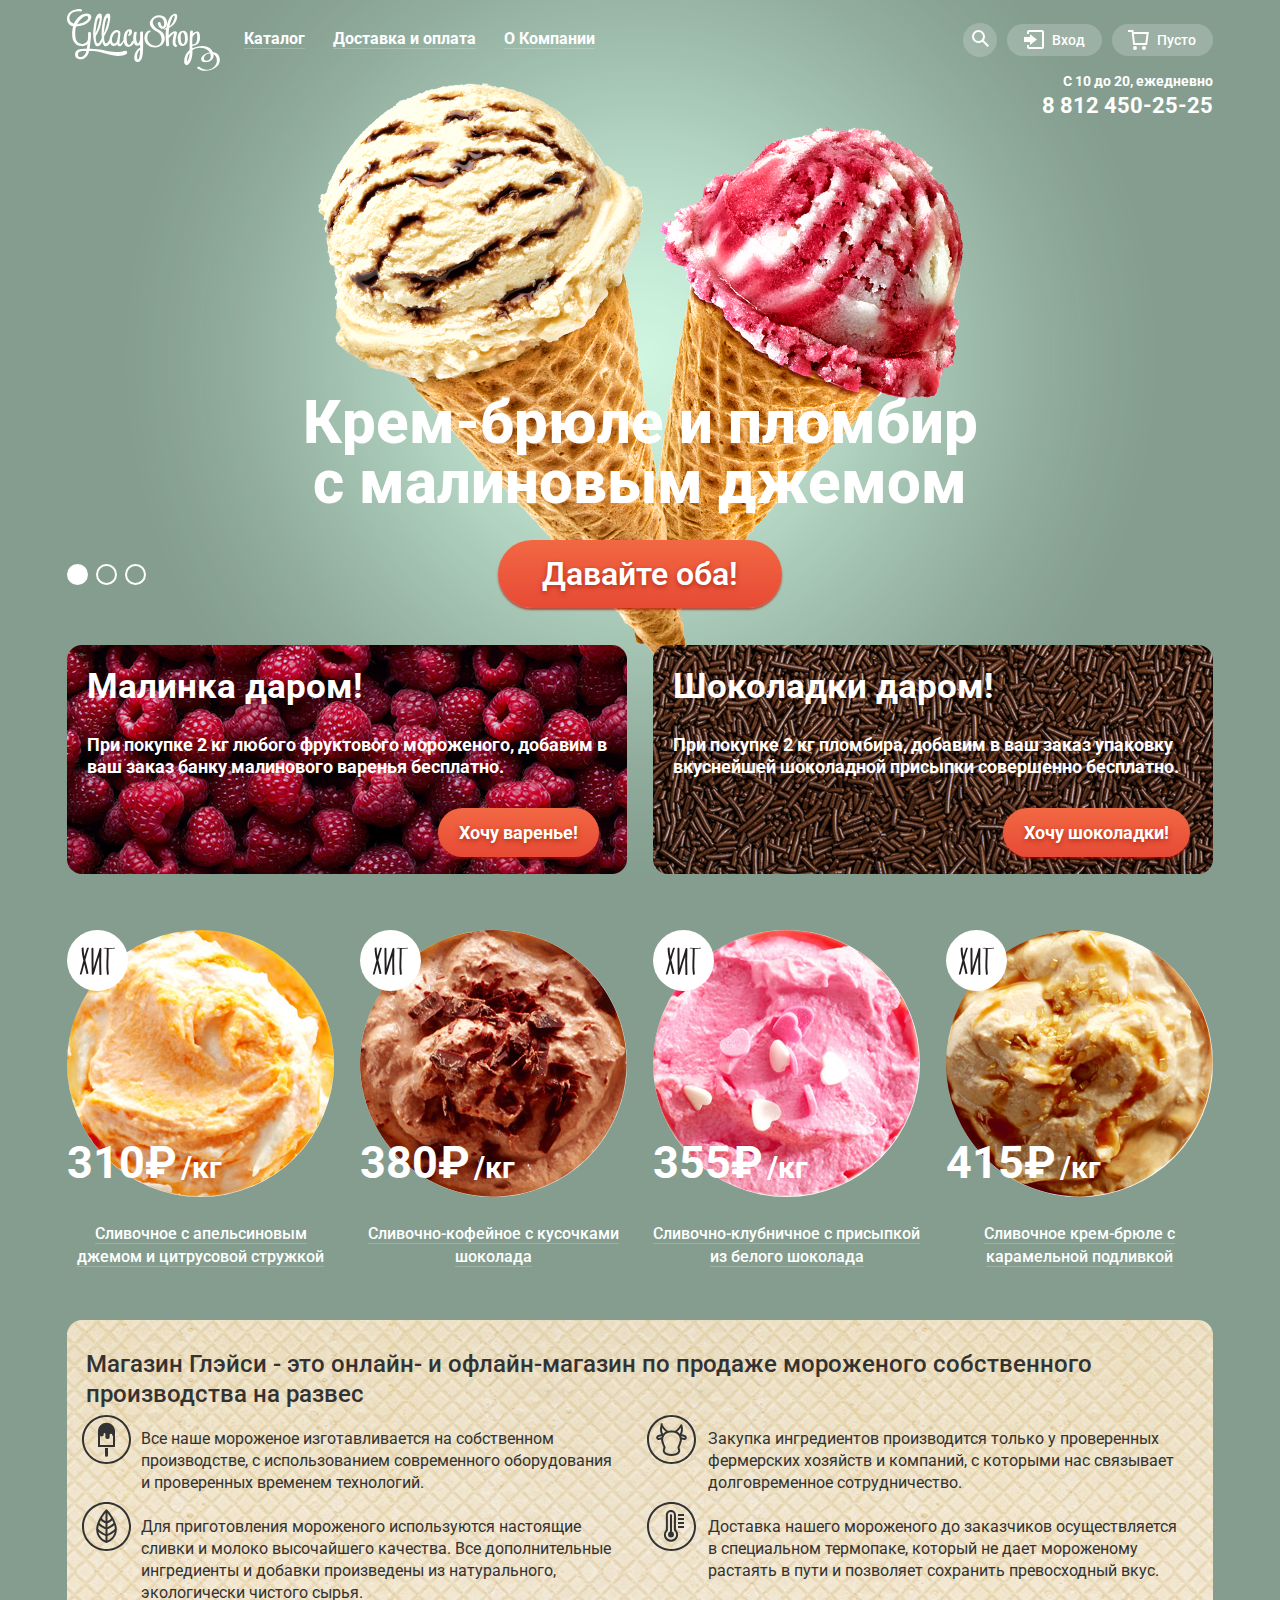
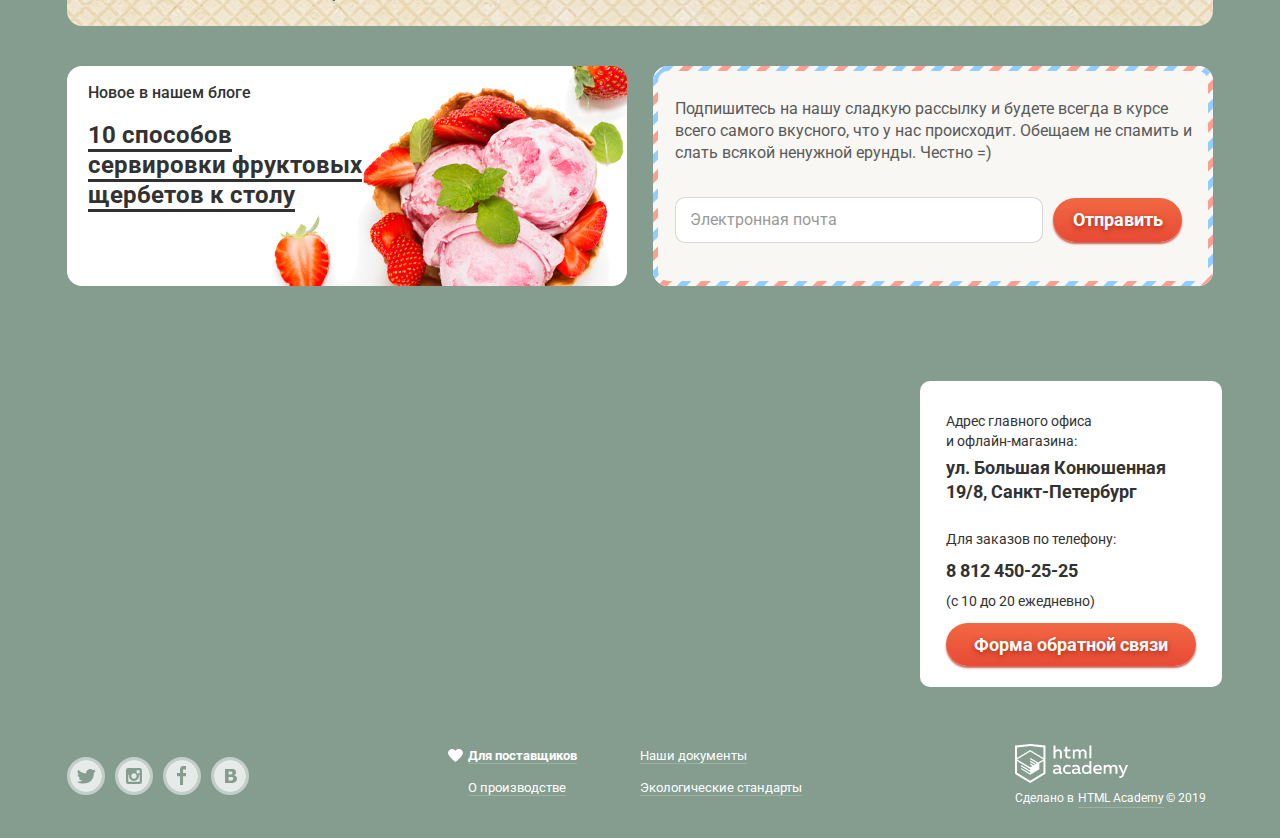
==== commit 8f0d10fd: "Исправление ошибок" ====
--- a/index.html
+++ b/index.html
@@ -77,7 +77,7 @@
               </li>
               <li class="basket">
                 <h3 class="visually-hidden">Корзина</h3>
-                <a href="basket.html">
+                <a class="basket-link" href="basket.html">
                   <svg class="basket-icon" xmlns="http://www.w3.org/2000/svg" width="21" height="20" viewBox="0 0 21 20">
                       <g fill="#FFF">
                           <path d="M5.657 2.031L5.422 0H0v2h3.64l1.5 13h13.988l1.699-12.969H5.657zM17.372 13H6.922L5.888 4.031h12.66L17.372 13z"/>
--- a/css/style.css
+++ b/css/style.css
@@ -111,7 +111,7 @@
   position: relative;
 
   margin-bottom: 37px;
-  padding-top: 321px;
+  padding-top: 275px;
 
   text-align: center;
   color: #ffffff;
@@ -139,8 +139,8 @@
   padding: 12px 44px;
 
   font-weight: 600;
-  font-size: 31px;
-  line-height: 41px;
+  font-size: 32px;
+  line-height: 44px;
   text-align: center;
   vertical-align: top;
   text-decoration: none;
@@ -170,7 +170,7 @@
 
 .slider-controls {
   position: absolute;
-  bottom: 63px;
+  bottom: 22px;
   left: 0;
   z-index: 20;
 
@@ -234,23 +234,23 @@
 .main-navigation-left img {
   display: inline-block;
 
-  width: 155px;
-  height: 65px;
-
-  margin-right: 20px;
+  width: 153px;
+  height: 66px;
+
+  margin-right: 11px;
 }
 
 .site-navigation {
   display: flex;
   flex-wrap: wrap;
   align-items: center;
-  width: 675px;
+  width: 715px;
 
   line-height: 18px;
   color: #ffffff;
   font-weight: bold;
 
-  margin-top: 0;
+  margin: 0;
   padding: 0;
 
   list-style: none;
@@ -271,9 +271,10 @@
 }
 
 .site-navigation a {
-  margin-right: 30px;
-  padding-top: 9px;
-  padding-bottom: 10px;
+  margin-top: 9px;
+  margin-right: 2px;
+  padding-top: 7px;
+  padding-bottom: 7px;
   padding-right: 13px;
   padding-left: 13px;
 }
@@ -419,10 +420,15 @@
   color: #ffffff;
   font-weight: 500;
 
-  margin-top: 0;
+  margin: 0;
   padding: 0;
 
   list-style: none;
+}
+
+.user-navigation li {
+  margin: 0;
+  padding: 0;
 }
 
 .user-navigation a {
@@ -430,6 +436,10 @@
 
   margin-right: 10px;
   border-radius: 20px;
+}
+
+.user-navigation .basket-link {
+  margin-right: 0;
 }
 
 .user-navigation a:hover {
@@ -461,7 +471,7 @@
 .search-icon {
   position: absolute;
   top: 7px;
-  left: 8px;
+  left: 9px;
 }
 
 .search-item {
@@ -507,8 +517,8 @@
 .login-link a {
   position: relative;
 
-  padding-top: 6px;
-  padding-bottom: 7px;
+  padding-top: 8px;
+  padding-bottom: 8px;
   padding-left: 45px;
   padding-right: 17px;
 }
@@ -627,8 +637,9 @@
 .basket a {
   position: relative;
 
-  padding-top: 6px;
-  padding-bottom: 7px;
+  margin-right: 0;
+  padding-top: 8px;
+  padding-bottom: 8px;
   padding-left: 45px;
   padding-right: 17px;
 }
@@ -799,13 +810,18 @@
   color: #ffffff;
 }
 
+.schedule-wrapper {
+  text-align: right;
+}
+
 .schedule {
   font-size: 14px;
   line-height: 16px;
   font-weight: bold;
 
   margin: 0;
-  margin-bottom: 10px;
+  margin-bottom: 5px;
+  padding: 0;
 }
 
 .schedule-tel {
@@ -814,10 +830,7 @@
   font-weight: bold;
 
   margin: 0;
-}
-
-.schedule-wrapper {
-  text-align: right;
+  padding: 0;
 }
 
 .promotion {
@@ -1370,8 +1383,8 @@
 .feedback .button-close {
   border: none;
   background-color: #f8f7f4;
-  padding-top: 15px;
-  padding-left: 70px;
+  margin-top: 15px;
+  margin-left: 70px;
 
   cursor: pointer;
 }
@@ -1712,6 +1725,10 @@
   display: block;
 }
 
+input[type="radio"]:disabled ~ span {
+  background-color: #b5c4bc;
+}
+
 .filter-fat-radio label:hover::before {
   border-color: #ffffff;
   cursor: pointer;
@@ -1724,10 +1741,6 @@
 .filter-fat-marked:hover {
   background-color: #ffffff;
   cursor: pointer;
-}
-
-input[type="radio"]:disabled ~ span {
-  background-color: #b5c4bc;
 }
 
 .filter-fillers {
@@ -1831,6 +1844,8 @@
 
 .catalog-list h3 {
   text-align: center;
+  margin: 0;
+  display: inline-block;
 }
 
 .catalog-list .catalog-link {
@@ -1839,9 +1854,26 @@
   line-height: 22px;
   color: #ffffff;
 
-  border-bottom: 1px solid rgba(255,255,255,0.2);
+  margin: 0;
+  padding: 0;
+
+  /* border-bottom: 1px solid rgba(255,255,255,0.2); */
 
   text-decoration: none;
+}
+
+.catalog-link-aaa {
+  position: absolute;
+  z-index: 10;
+  top: 275px;
+}
+
+.catalog-link-aaa::after {
+  content: "";
+  display: block;
+
+  height: 1px;
+  background-color: rgba(255,255,255,0.2);
 }
 
 .catalog-list .catalog-link:hover,
@@ -1853,6 +1885,13 @@
 .catalog-item .catalog-price {
   position: absolute;
   top: 210px;
+
+  margin: 0;
+  padding: 0;
+}
+
+.catalog-price-aaa {
+  z-index: 10;
 }
 
 .catalog-price .catalog-price-number {
@@ -1871,53 +1910,75 @@
   position: relative;
   width: 267px;
 
+  margin: 0;
   margin-bottom: 34px;
   margin-right: 26px;
-}
-
-/* .catalog-list .catalog-item:hover {
+  padding: 0;
+}
+
+.catalog-list .grid {
+  margin-right: 0;
+}
+
+.catalog-image {
+  margin: 0;
+  padding: 0;
+}
+
+.catalog-image img {
+  border-radius: 50%;
+}
+
+.catalog-image a {
+  margin: 0;
+  padding: 0;
+}
+
+.aaa img {
+  position: absolute;
+  z-index: 10;
+}
+
+.catalog-button {
+  position: absolute;
+  left: 35px;
+  z-index: 10;
+
+  padding: 13px 17px;
+  margin-top: 12px;
+
+  text-decoration: none;
+
+  display: none;
+}
+
+.catalog-button-aaa {
+  bottom: -60px;
+}
+
+.catalog-list li::after {
+  content: "";
+
+  position: absolute;
+  top: -10px;
+  left: -12px;
+
+  width: 293px;
+  height: 405px;
+
   background-color: rgba(255,255,255,0.2);
   box-shadow: 0px 20px 20px 0 rgba(0, 0, 0, 0.4);
   border-radius: 5px;
-} */
-
-.catalog-list .grid {
-  margin-right: 0;
-}
-
-.catalog-image img {
-  border-radius: 50%;
-}
-
-.catalog-button {
-  position: absolute;
-  left: 35px;
-
-  padding: 13px 17px;
-
-  text-decoration: none;
 
   display: none;
 }
 
-.catalog-list li::after {
-  content: "";
-
-  position: absolute;
-  top: 10px;
-  left: -305px;
-
-  width: 293px;
-  height: 405px;
-
-  background-color: rgba(255,255,255,0.2);
-  box-shadow: 0px 20px 20px 0 rgba(0, 0, 0, 0.4);
-  border-radius: 5px;
-
-  display: none;
-}
-
-.catalog-list li:hover + li::after{
+.catalog-list li:hover::after {
+  display: block;
+  z-index: 1;
+}
+
+.catalog-item:hover .catalog-button {
   display: block;
 }
 
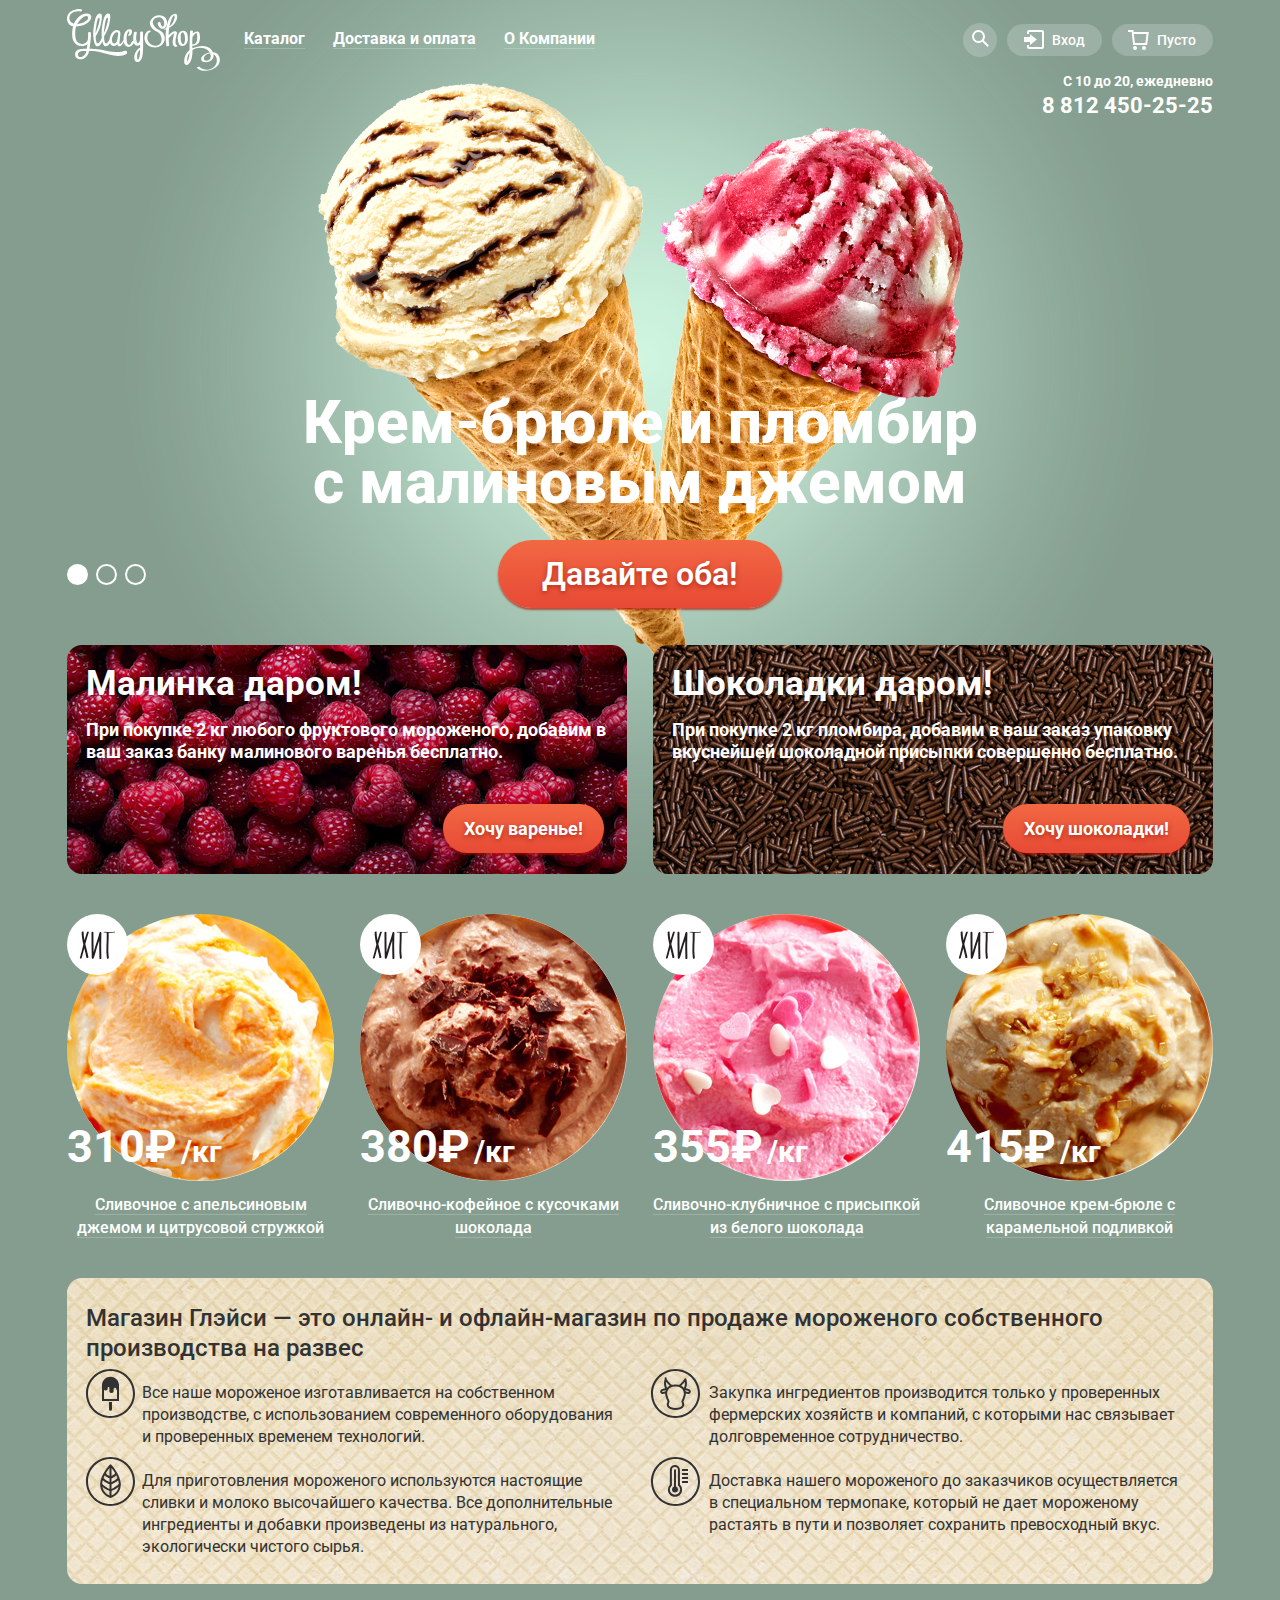
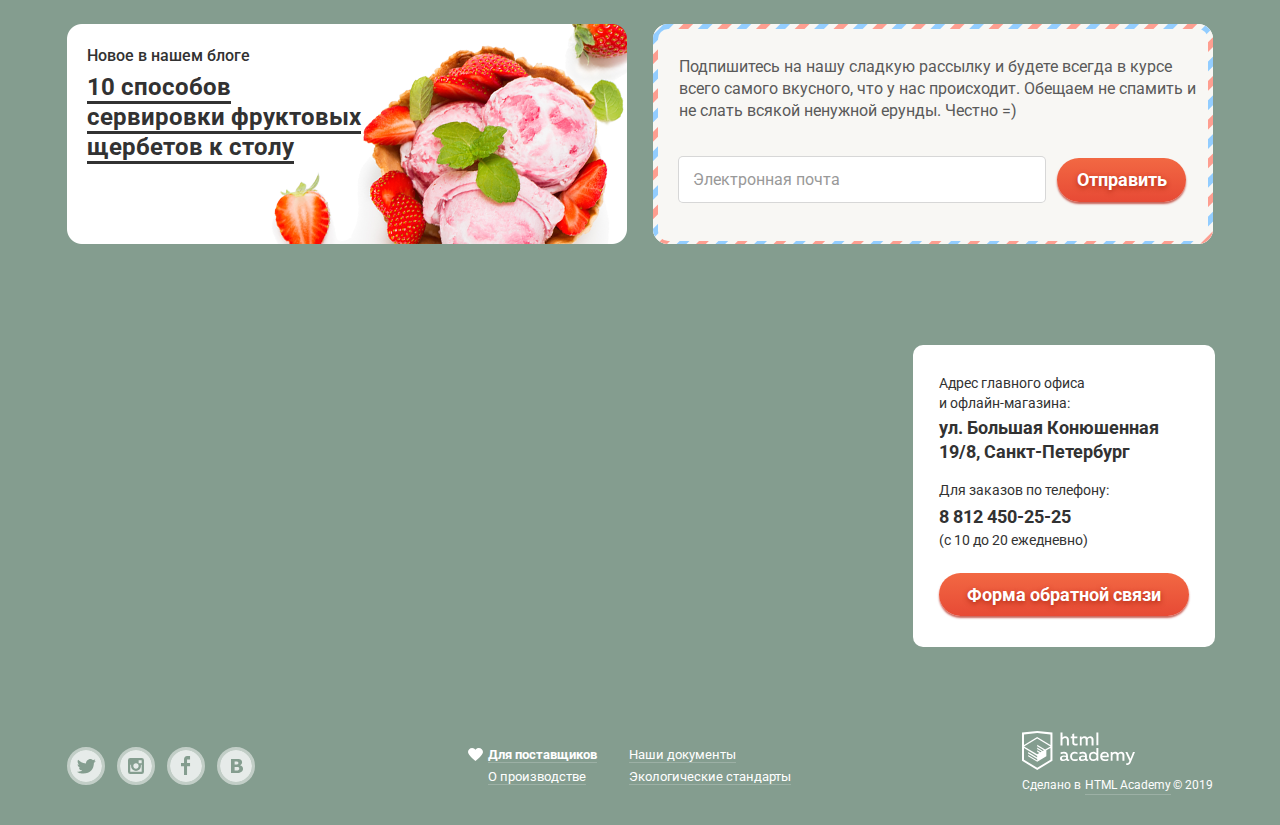
==== commit 929fdd09: "Наведение на товар каталога" ====
--- a/index.html
+++ b/index.html
@@ -146,6 +146,7 @@
                 <h3>
                   <a class="promo-link" href="promo-hit.html">Сливочное с апельсиновым джемом и цитрусовой стружкой</a>
                 </h3>
+                <a class="button promo-button" href="product.html">Быстрый просмотр</a>
               </li>
               <li class="promo-hit-item">
                 <p class="promo-hit-image">
@@ -160,6 +161,7 @@
                 <h3>
                   <a class="promo-link" href="promo-hit.html">Сливочно-кофейное с кусочками шоколада</a>
                 </h3>
+                <a class="button promo-button" href="product.html">Быстрый просмотр</a>
               </li>
               <li class="promo-hit-item">
                 <p class="promo-hit-image">
@@ -174,6 +176,7 @@
                 <h3>
                   <a class="promo-link" href="promo-hit.html">Сливочно-клубничное с присыпкой из белого шоколада</a>
                 </h3>
+                <a class="button promo-button" href="product.html">Быстрый просмотр</a>
               </li>
               <li class="promo-hit-item grid">
                 <p class="promo-hit-image">
@@ -188,12 +191,13 @@
                 <h3>
                   <a class="promo-link" href="promo-hit.html">Сливочное крем-брюле с карамельной подливкой</a>
                 </h3>
+                <a class="button promo-button" href="product.html">Быстрый просмотр</a>
               </li>
             </ul>
           </section>
           <h1 class="visually-hidden">Магазин мороженого "Глэйси"</h1>
           <section class="features">
-            <h2>Магазин Глэйси - это онлайн- и офлайн-магазин по продаже мороженого собственного производства на развес</h2>
+            <h2>Магазин Глэйси — это онлайн- и офлайн-магазин по продаже мороженого собственного производства на развес</h2>
             <ul class="features-list">
               <li class="features-item-left item-cream">
                 <p>Все наше мороженое изготавливается на собственном производстве, с использованием современного оборудования и проверенных временем технологий.</p>
@@ -218,7 +222,7 @@
             </article>
             <section class="mailing">
               <form class="mailing-form" action="https://echo.htmlacademy.ru" method="post">
-                <p class="mailing-info">Подпишитесь на нашу сладкую рассылку и будете всегда в курсе всего самого вкусного, что у нас происходит. Обещаем не спамить и слать всякой ненужной ерунды. Честно =)</p>
+                <p class="mailing-info">Подпишитесь на нашу сладкую рассылку и будете всегда в курсе всего самого вкусного, что у нас происходит. Обещаем не спамить и не слать всякой ненужной ерунды. Честно =)</p>
                 <div class="mailing-grid">
                   <p class="mailing-item">
                     <label class="visually-hidden" for="mailing-email">Электронная почта</label>
@@ -316,20 +320,22 @@
                   </a>
                 </li>
             </ul>
-            <ul class="meta-list">
-              <li>
+            <section class="footer-info">
+              <p>
                 <a class="suppliers" href="suppliers.html">Для поставщиков</a>
-              </li>
-              <li>
+              </p>
+              <p>
+                <a href="production.html">О производстве</a>
+              </p>
+            </section>
+            <section class="footer-documents">
+              <p>
                 <a href="documents.html">Наши документы</a>
-              </li>
-              <li>
-                <a href="production.html">О производстве</a>
-              </li>
-              <li>
+              </p>
+              <p>
                 <a href="standards.html">Экологические стандарты</a>
-              </li>
-            </ul>
+              </p>
+            </section>
             <div class="footer-copyright">
               <a class="logo-htmlacademy" href="https://htmlacademy.ru">
                 <img src="img/logo-htmlacademy.svg" width="113" height="40" alt="Логотип HTML Academy">
--- a/css/style.css
+++ b/css/style.css
@@ -847,19 +847,19 @@
   line-height: 41px;
 
   margin: 0;
-  margin-bottom: 27px;
-  padding: 0;
-  padding-top: 21px;
-  padding-left: 20px;
+  margin-bottom: 15px;
+  padding: 0;
+  padding-top: 18px;
+  padding-left: 19px;
 }
 
 .promotion p {
   line-height: 22px;
 
   margin: 0;
-  margin-bottom: 43px;
-  padding: 0;
-  padding-left: 20px;
+  margin-bottom: 54px;
+  padding: 0;
+  padding-left: 19px;
 }
 
 .promotion a {
@@ -872,7 +872,7 @@
 }
 
 .promotion .raspberries-button {
-  margin-left: 371px;
+  margin-left: 376px;
 }
 
 .promotion .chocolate-button {
@@ -894,6 +894,10 @@
   background-image: url(../img/chocolate-background.png);
 }
 
+.promo-hit {
+  margin-bottom: 5px;
+}
+
 .promo-hit-list {
   display: flex;
   flex-wrap: wrap;
@@ -904,42 +908,6 @@
   list-style: none;
 }
 
-.promo-hit h3 {
-  text-align: center;
-}
-
-.promo-hit-item {
-  position: relative;
-  width: 267px;
-  margin-bottom: 34px;
-  margin-right: 26px;
-}
-
-.promo-hit-list .grid {
-  margin-right: 0;
-}
-
-.promo-hit-list .promo-link {
-  font-size: 16px;
-  font-weight: 500;
-  line-height: 22px;
-  color: #ffffff;
-
-  border-bottom: 1px solid rgba(255,255,255,0.2);
-
-  text-decoration: none;
-}
-
-.promo-hit-list .promo-link:hover,
-.promo-hit-list .promo-link:active {
-  color: #ffbc9e;
-  border-bottom-color: #ffbc9e;
-}
-
-.promo-hit-image img {
-  border-radius: 50%;
-}
-
 .promo-hit-image {
   position: relative;
 }
@@ -954,23 +922,6 @@
   height: 61px;
 
   background-image: url(../img/hit-icon.svg);
-}
-
-.promo-hit-price {
-  position: absolute;
-  top: 210px;
-}
-
-.promo-hit-price .promo-number {
-  font-size: 45px;
-  font-weight: bold;
-  line-height: 45px;
-}
-
-.promo-hit-price .promo-kg {
-  font-size: 30px;
-  font-weight: bold;
-  line-height: 45px;
 }
 
 .features {
@@ -1006,7 +957,7 @@
   margin: 0;
   margin-bottom: 8px;
   padding: 0;
-  padding-top: 29px;
+  padding-top: 25px;
   padding-left: 19px;
 }
 
@@ -1020,11 +971,11 @@
 
 .features-list .features-item-left {
   width: 473px;
-  padding-left: 74px;
+  padding-left: 75px;
 }
 
 .features-list .features-item-right {
-  width: 479px;
+  width: 478px;
   padding-left: 68px;
 }
 
@@ -1038,7 +989,7 @@
 
   position: absolute;
   top: -2px;
-  left: 15px;
+  left: 19px;
 
   width: 49px;
   height: 49px;
@@ -1051,7 +1002,7 @@
 
   position: absolute;
   top: -2px;
-  left: 580px;
+  left: 584px;
 
   width: 49px;
   height: 49px;
@@ -1061,8 +1012,8 @@
 
 .features-list .item-sheet::before {
   content: "";
-  top: 85px;
-  left: 15px;
+  top: 86px;
+  left: 19px;
 
   position: absolute;
 
@@ -1076,8 +1027,8 @@
   content: "";
 
   position: absolute;
-  top: 85px;
-  left: 580px;
+  top: 86px;
+  left: 584px;
 
   width: 49px;
   height: 49px;
@@ -1089,7 +1040,7 @@
   display: flex;
   justify-content: space-between;
 
-  margin-bottom: 35px;
+  margin-bottom: 38px;
 }
 
 .news {
@@ -1105,7 +1056,9 @@
   color: #323232;
   font-weight: 500;
 
-  padding-left: 21px;
+  margin-bottom: 5px;
+  padding-top: 5px;
+  padding-left: 20px;
 }
 
 .news a {
@@ -1120,7 +1073,7 @@
 
 .news-link {
   width: 284px;
-  margin-left: 21px;
+  margin-left: 20px;
 }
 
 .news a:hover,
@@ -1152,9 +1105,9 @@
   font-weight: normal;
 
   margin: 0;
-  margin-bottom: 33px;
+  margin-bottom: 34px;
   padding-top: 27px;
-  padding-left: 17px;
+  padding-left: 21px;
 }
 
 .button-mailing {
@@ -1179,11 +1132,11 @@
 
   width: 368px;
   border: 1px solid rgba(178, 178, 178, 0.52);
-  border-radius: 10px;
-
-  margin-left: 17px;
-  margin-right: 10px;
-  padding-top: 10px;
+  border-radius: 5px;
+
+  margin-left: 20px;
+  margin-right: 11px;
+  padding-top: 11px;
   padding-bottom: 10px;
   padding-left: 14px;
 }
@@ -1201,26 +1154,26 @@
   position: relative;
 
   margin: 0;
-  margin-bottom: 17px;
+  margin-bottom: 13px;
   padding: 0;
 }
 
 .map iframe {
   border: none;
   width: 100%;
-  height: 400px;
+  height: 430px;
 }
 
 .map-feedback {
   position: absolute;
   z-index: 10;
-  top: 60px;
-  left: 920px;
+  top: 63px;
+  left: 913px;
 
   width: 276px;
   padding-left: 26px;
-  padding-top: 30px;
-  padding-bottom: 30px;
+  padding-top: 28px;
+  padding-bottom: 40px;
 
   color: #323232;
 
@@ -1251,23 +1204,23 @@
 }
 
 .map-adress .adress-upper {
+  margin-bottom: 3px;
+}
+
+.map-adress .adress-lower {
+  margin-bottom: 16px;
+}
+
+.map-tel .tel-upper {
   margin-bottom: 5px;
 }
 
-.map-adress .adress-lower {
-  margin-bottom: 25px;
-}
-
-.map-tel .tel-upper {
-  margin-bottom: 10px;
-}
-
 .map-tel .tel-average {
-  margin-bottom: 8px;
+  margin-bottom: 1px;
 }
 
 .map-tel .tel-lower {
-  margin-bottom: 22px;
+  margin-bottom: 33px;
 }
 
 .feedback {
@@ -1729,17 +1682,17 @@
   background-color: #b5c4bc;
 }
 
-.filter-fat-radio label:hover::before {
-  border-color: #ffffff;
-  cursor: pointer;
-}
-
 input[type="radio"]:disabled + label::before {
   border-color: #b5c4bc;
 }
 
-.filter-fat-marked:hover {
+.filter-fat-item:hover .filter-fat-marked {
   background-color: #ffffff;
+  cursor: pointer;
+}
+
+.filter-fat-item:hover label::before {
+  border-color: #ffffff;
   cursor: pointer;
 }
 
@@ -1778,22 +1731,38 @@
   border-radius: 20px;
 }
 
-.fillers-check {
+.checkbox-off,
+.checkbox-on {
   position: absolute;
   left: 5px;
 }
 
-.fillers-check path {
+.checkbox-on {
+  display: none;
+}
+
+.checkbox-off path,
+.checkbox-on path {
   fill: #e6ebe9;
 }
 
-.fillers-check:hover path {
+.fillers-title:hover .checkbox-off path,
+.fillers-title:hover .checkbox-on path {
   fill: #ffffff;
   cursor: pointer;
 }
 
-input[type="checkbox"]:checked  + .fillers-check {
-  background-image: url(../img/checkbox-on.svg);
+input[type="checkbox"]:disabled ~ .checkbox-off path,
+input[type="checkbox"]:disabled ~ .checkbox-on path {
+  fill: #b5c4bc;
+}
+
+input[type="checkbox"]:checked ~ .checkbox-on {
+  display: inline-block;
+}
+
+input[type="checkbox"]:checked ~ .checkbox-off {
+  display: none;
 }
 
 .button-filters {
@@ -1832,7 +1801,8 @@
   padding: 0;
 }
 
-.catalog .catalog-list {
+.catalog .catalog-list,
+.promo-hit .promo-hit-list {
   display: flex;
   flex-wrap: wrap;
 
@@ -1842,13 +1812,17 @@
   margin: 0;
 }
 
-.catalog-list h3 {
+.catalog-list h3,
+.promo-hit-list h3 {
+  position: relative;
+  z-index: 2;
+
   text-align: center;
   margin: 0;
-  display: inline-block;
-}
-
-.catalog-list .catalog-link {
+}
+
+.catalog-list .catalog-link,
+.promo-hit-list .promo-link {
   font-size: 16px;
   font-weight: 500;
   line-height: 22px;
@@ -1857,56 +1831,45 @@
   margin: 0;
   padding: 0;
 
-  /* border-bottom: 1px solid rgba(255,255,255,0.2); */
+  border-bottom: 1px solid rgba(255,255,255,0.2);
 
   text-decoration: none;
 }
 
-.catalog-link-aaa {
-  position: absolute;
-  z-index: 10;
-  top: 275px;
-}
-
-.catalog-link-aaa::after {
-  content: "";
-  display: block;
-
-  height: 1px;
-  background-color: rgba(255,255,255,0.2);
-}
-
 .catalog-list .catalog-link:hover,
-.catalog-list .catalog-link:active {
+.catalog-list .catalog-link:active,
+.promo-hit-list .promo-link:hover,
+.promo-hit-list .promo-link:active {
   color: #ffbc9e;
   border-bottom-color: #ffbc9e;
 }
 
-.catalog-item .catalog-price {
+.catalog-item .catalog-price,
+.promo-hit-item .promo-hit-price {
   position: absolute;
   top: 210px;
-
-  margin: 0;
-  padding: 0;
-}
-
-.catalog-price-aaa {
-  z-index: 10;
-}
-
-.catalog-price .catalog-price-number {
+  z-index: 2;
+
+  margin: 0;
+  padding: 0;
+}
+
+.catalog-price .catalog-price-number,
+.promo-hit-price .promo-number {
   font-size: 45px;
   font-weight: bold;
   line-height: 45px;
 }
 
-.catalog-price .catalog-price-kg {
+.catalog-price .catalog-price-kg,
+.promo-hit-price .promo-kg {
   font-size: 30px;
   font-weight: bold;
   line-height: 45px;
 }
 
-.catalog-list .catalog-item {
+.catalog-list .catalog-item,
+.promo-hit-list .promo-hit-item {
   position: relative;
   width: 267px;
 
@@ -1916,30 +1879,31 @@
   padding: 0;
 }
 
-.catalog-list .grid {
+.catalog-list .grid,
+.promo-hit-list .grid {
   margin-right: 0;
 }
 
-.catalog-image {
-  margin: 0;
-  padding: 0;
-}
-
-.catalog-image img {
+.catalog-image,
+.promo-hit-image {
+  margin: 0;
+  margin-bottom: 6px;
+  padding: 0;
+}
+
+.catalog-image img,
+.promo-hit-image img {
   border-radius: 50%;
 }
 
-.catalog-image a {
-  margin: 0;
-  padding: 0;
-}
-
-.aaa img {
-  position: absolute;
-  z-index: 10;
-}
-
-.catalog-button {
+.catalog-image a,
+.promo-hit-image a {
+  margin: 0;
+  padding: 0;
+}
+
+.catalog-button,
+.promo-button {
   position: absolute;
   left: 35px;
   z-index: 10;
@@ -1952,16 +1916,14 @@
   display: none;
 }
 
-.catalog-button-aaa {
-  bottom: -60px;
-}
-
-.catalog-list li::after {
+.catalog-list li::after,
+.promo-hit-list li::after {
   content: "";
 
   position: absolute;
   top: -10px;
   left: -12px;
+  z-index: 1;
 
   width: 293px;
   height: 405px;
@@ -1973,12 +1935,13 @@
   display: none;
 }
 
-.catalog-list li:hover::after {
-  display: block;
-  z-index: 1;
-}
-
-.catalog-item:hover .catalog-button {
+.catalog-list li:hover::after,
+.promo-hit-list li:hover::after {
+  display: block;
+}
+
+.catalog-item:hover .catalog-button,
+.promo-hit-item:hover .promo-button {
   display: block;
 }
 
@@ -2063,16 +2026,18 @@
 
 .container-footer {
   display: flex;
-  justify-content: space-between;
+  width: 1200px;
 }
 
 .footer-social {
   display: flex;
   flex-wrap: wrap;
   align-items: center;
-  width: 194px;
-
-  margin: 0;
+  width: 200px;
+
+  margin: 0;
+  margin-top: 7px;
+  margin-right: 221px;
   padding: 0;
 
   list-style: none;
@@ -2082,7 +2047,7 @@
   width: 32px;
   height: 32px;
 
-  margin-right: 10px;
+  margin-right: 12px;
   border-radius: 50%;
   border: 3px solid rgb(255, 255, 255, 0.5);
 }
@@ -2099,27 +2064,21 @@
   fill: rgba(255, 255, 255, 0.8);
 }
 
-.meta-list {
-  display: flex;
-  flex-wrap: wrap;
-
-  width: 345px;
-  margin: 0;
-  padding: 0;
-
-  list-style: none;
-}
-
-.meta-list li {
-  width: 170px;
-
-  margin: 0;
-  margin-bottom: 7px;
-  margin-left: 2px;
-  padding: 0;
-}
-
-.meta-list a {
+.footer-info,
+.footer-documents {
+  margin-top: 12px;
+}
+
+.footer-info {
+  margin-right: 32px;
+}
+
+.footer-documents {
+  margin-right: 231px;
+}
+
+.footer-info a,
+.footer-documents a {
   font-size: 13px;
   line-height: 18px;
   color: #ffffff;
@@ -2131,18 +2090,26 @@
   text-decoration: none;
 }
 
-.meta-list a:hover,
-.meta-list a:active {
+.footer-info a:hover,
+.footer-documents a:hover,
+.footer-info a:active,
+.footer-documents a:active {
   color: #ffbc9e;
   border-bottom-color: #ffbc9e;
 }
 
-.meta-list .suppliers {
+.footer-info p,
+.footer-documents p {
+  margin: 0;
+  padding: 0;
+}
+
+.footer-info .suppliers {
   position: relative;
   font-weight: bold;
 }
 
-.meta-list .suppliers::before {
+.footer-info .suppliers::before {
   content: "";
 
   position: absolute;
@@ -2158,6 +2125,10 @@
 
 .footer-copyright {
   width: 198px;
+  margin: 0;
+}
+
+.logo-htmlacademy {
   margin: 0;
 }
 
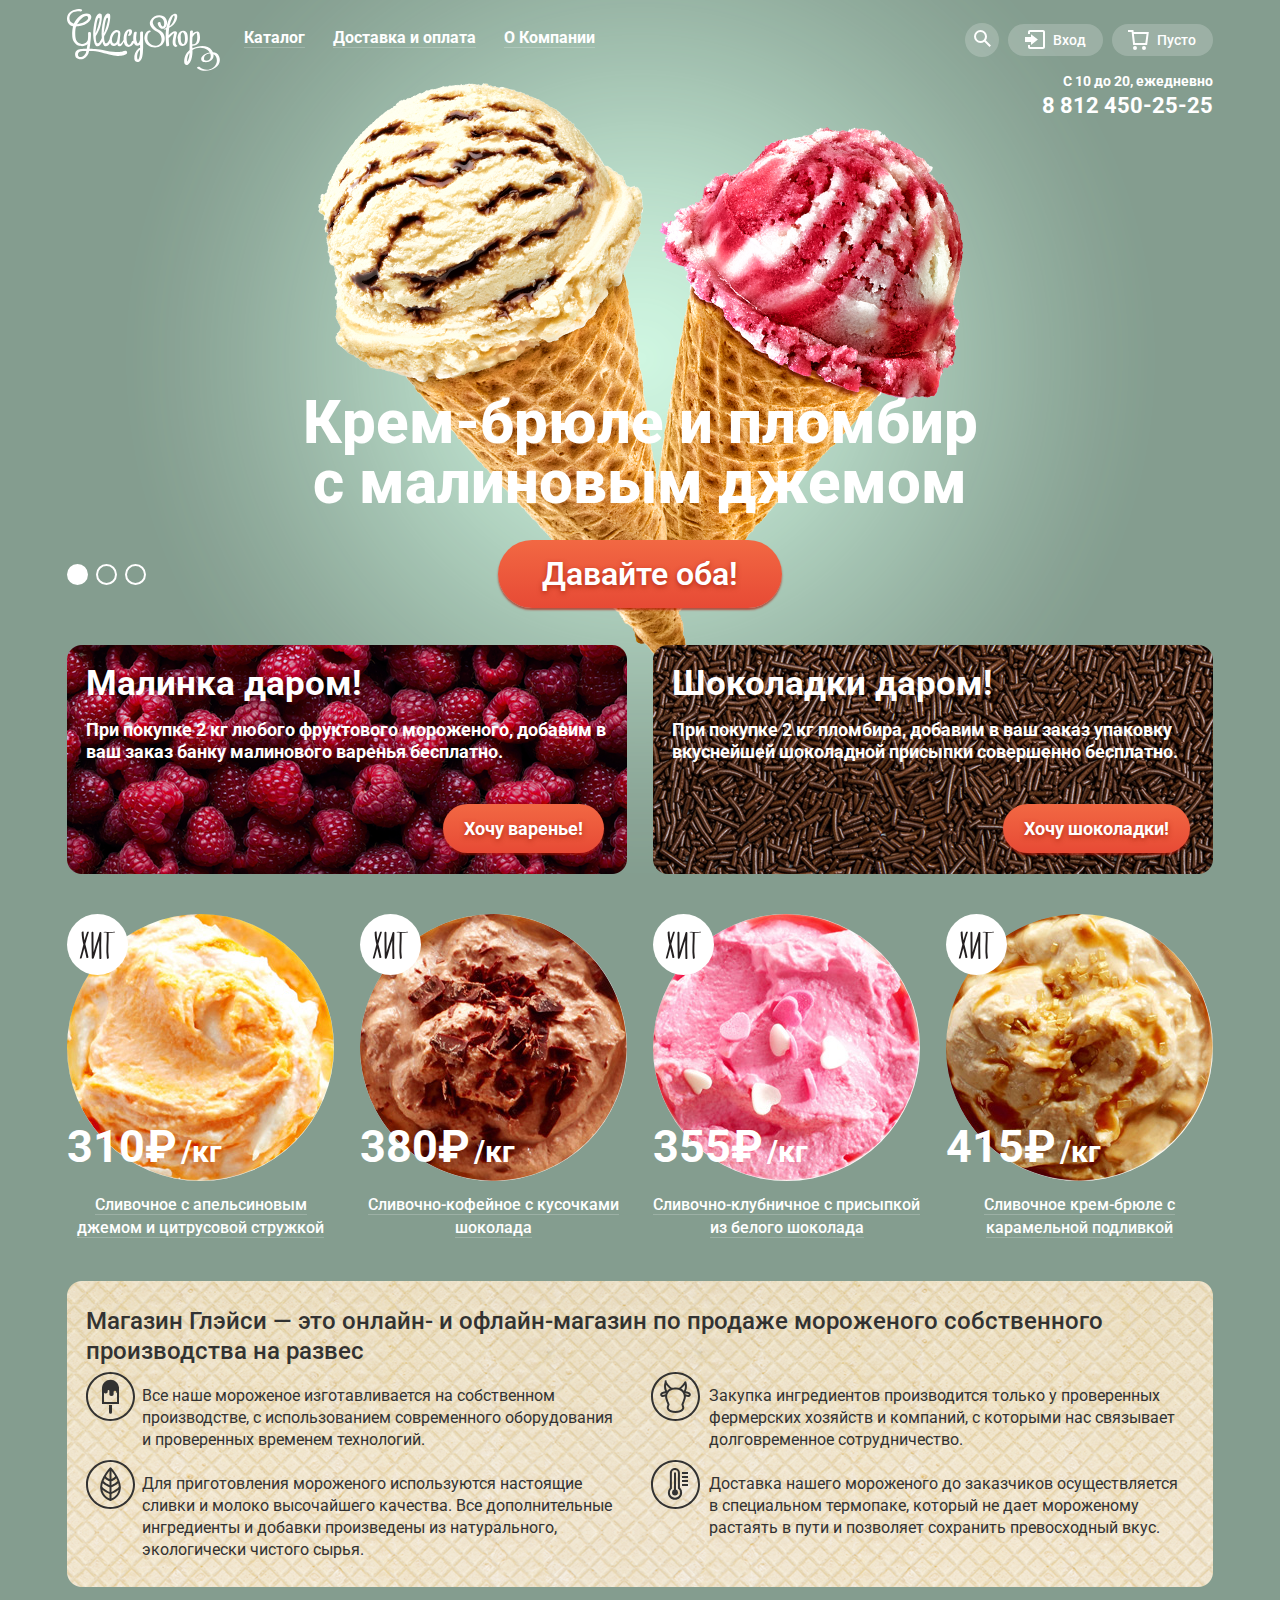
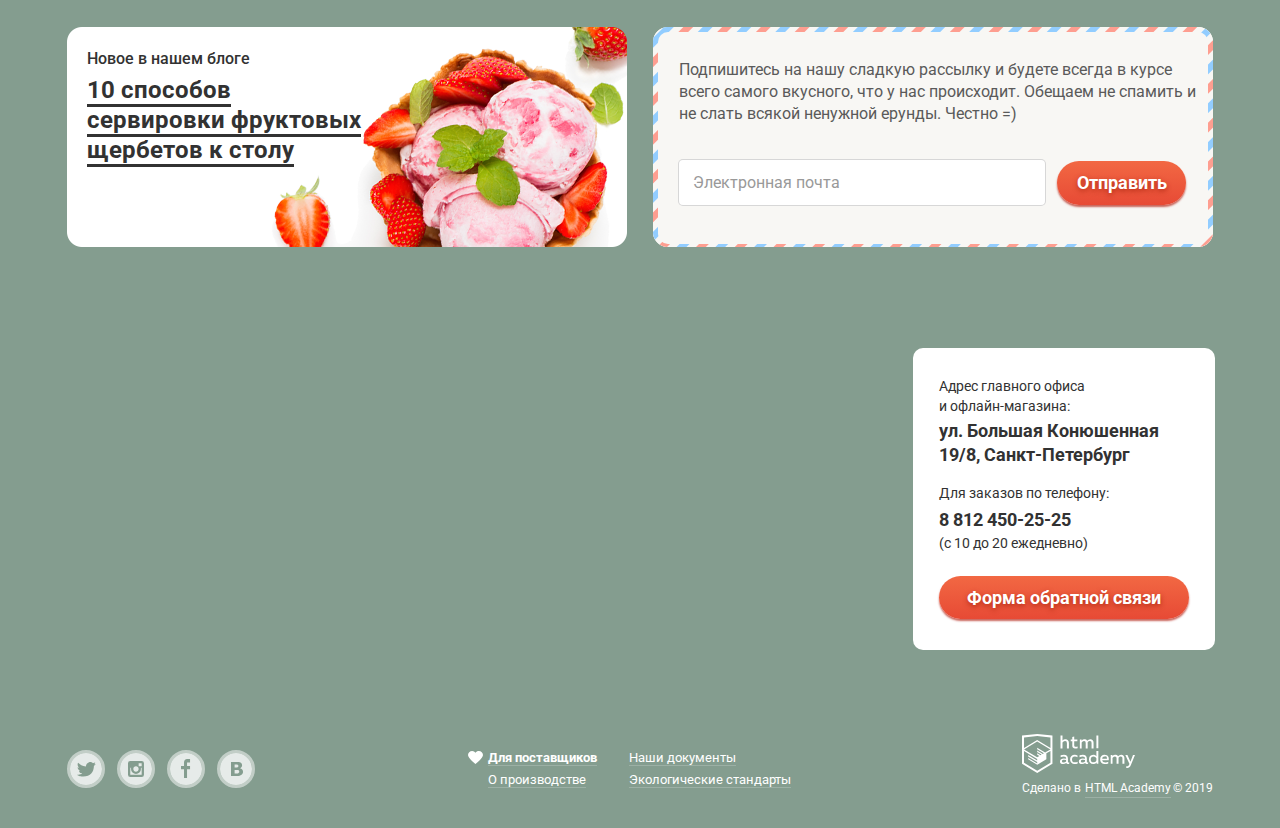
==== commit ce995917: "Псевдоэелемент при наведении на товар каталога" ====
--- a/index.html
+++ b/index.html
@@ -44,7 +44,7 @@
                 </a>
                 <form class="search-item" action="https://echo.htmlacademy.ru" method="get">
                   <label class="visually-hidden" for="search-text">Поиск</label>
-                  <input id="search-text" type="text" name="search" placeholder="Что ищем?">
+                  <input id="search-text" type="text" name="search" placeholder="Что ищем?" autofocus>
                 </form>
               </li>
               <li class="login-link">
--- a/css/style.css
+++ b/css/style.css
@@ -27,6 +27,7 @@
 
   white-space: nowrap;
 
+  -webkit-clip-path: inset(100%);
   clip-path: inset(100%);
   clip: rect(0 0 0 0);
   overflow: hidden;
@@ -35,13 +36,39 @@
 input[type="text"]:hover,
 input[type="email"]:hover,
 input[type="password"]:hover {
+  -webkit-box-shadow: 0 0 0 2px rgba(154, 154, 154, 0.52);
   box-shadow: 0 0 0 2px rgba(154, 154, 154, 0.52);
 }
 
 input[type="text"]:focus,
 input[type="email"]:focus,
 input[type="password"]:focus {
+  -webkit-box-shadow: 0 0 0 2px rgba(46, 136, 228, 0.52);
   box-shadow: 0 0 0 2px rgba(46, 136, 228, 0.52);
+}
+
+input[type="text"]::-webkit-input-placeholder,
+input[type="email"]::-webkit-input-placeholder,
+input[type="password"]::-webkit-input-placeholder {
+  line-height: 24px;
+  font-weight: normal;
+  color: #999999;
+}
+
+input[type="text"]:-ms-input-placeholder,
+input[type="email"]:-ms-input-placeholder,
+input[type="password"]:-ms-input-placeholder {
+  line-height: 24px;
+  font-weight: normal;
+  color: #999999;
+}
+
+input[type="text"]::-ms-input-placeholder,
+input[type="email"]::-ms-input-placeholder,
+input[type="password"]::-ms-input-placeholder {
+  line-height: 24px;
+  font-weight: normal;
+  color: #999999;
 }
 
 input[type="text"]::placeholder,
@@ -60,8 +87,12 @@
   text-shadow: 0 2px 5px rgba(160, 32, 11, 0.76);
 
   background: #f26843;
+  background: -webkit-gradient(linear, left top, left bottom, from(#f26843), to(#e74a35));
+  background: -webkit-linear-gradient(top, #f26843 0%, #e74a35 100%);
+  background: -o-linear-gradient(top, #f26843 0%, #e74a35 100%);
   background: linear-gradient(to bottom, #f26843 0%, #e74a35 100%);
   border-radius: 50px;
+  -webkit-box-shadow: 0 2px 2px rgba(172, 16, 0, 0.64);
   box-shadow: 0 2px 2px rgba(172, 16, 0, 0.64);
   border: none;
 
@@ -70,13 +101,21 @@
 
 .button:hover {
   background: #f38267;
+  background: -webkit-gradient(linear, left top, left bottom, from(#f58569), to(#ec6f5e));
+  background: -webkit-linear-gradient(top, #f58569 0%, #ec6f5e 100%);
+  background: -o-linear-gradient(top, #f58569 0%, #ec6f5e 100%);
   background: linear-gradient(to bottom, #f58569 0%, #ec6f5e 100%);
+  -webkit-box-shadow: 0 2px 2px rgba(172, 16, 0, 1);
   box-shadow: 0 2px 2px rgba(172, 16, 0, 1);
 }
 
 .button:active {
   background: #db5338;
+  background: -webkit-gradient(linear, left top, left bottom, from(#d84732), to(#e1613e));
+  background: -webkit-linear-gradient(top, #d84732 0%, #e1613e 100%);
+  background: -o-linear-gradient(top, #d84732 0%, #e1613e 100%);
   background: linear-gradient(to bottom, #d84732 0%, #e1613e 100%);
+  -webkit-box-shadow: inset 0px 2px 2px rgba(172, 16, 0, 1);
   box-shadow: inset 0px 2px 2px rgba(172, 16, 0, 1);
 }
 
@@ -86,6 +125,8 @@
   background-repeat: no-repeat;
   background-position: top center;
 
+  -webkit-transition: background-image 0.5s ease, background-color 0.5s ease;
+  -o-transition: background-image 0.5s ease, background-color 0.5s ease;
   transition: background-image 0.5s ease, background-color 0.5s ease;
 
   padding-top: 7px;
@@ -216,21 +257,34 @@
 }
 
 .wrapper-catalog-page {
-  padding-top: 7px;
   padding-bottom: 30px;
 }
 
 .main-navigation {
+  display: -webkit-box;
+  display: -ms-flexbox;
   display: flex;
+  -webkit-box-pack: justify;
+  -ms-flex-pack: justify;
   justify-content: space-between;
 }
 
 .main-navigation-left {
+  display: -webkit-box;
+  display: -ms-flexbox;
   display: flex;
+  -webkit-box-pack: justify;
+  -ms-flex-pack: justify;
   justify-content: space-between;
   width: 850px;
 }
 
+.main-navigation-left .header-logo {
+  margin: 0;
+  margin-top: 7px;
+  margin-right: 6px;
+}
+
 .main-navigation-left img {
   display: inline-block;
 
@@ -241,8 +295,13 @@
 }
 
 .site-navigation {
+  display: -webkit-box;
+  display: -ms-flexbox;
   display: flex;
+  -ms-flex-wrap: wrap;
   flex-wrap: wrap;
+  -webkit-box-align: center;
+  -ms-flex-align: center;
   align-items: center;
   width: 715px;
 
@@ -273,7 +332,7 @@
 .site-navigation a {
   margin-top: 9px;
   margin-right: 2px;
-  padding-top: 7px;
+  padding-top: 5px;
   padding-bottom: 7px;
   padding-right: 13px;
   padding-left: 13px;
@@ -304,6 +363,7 @@
   background-color: #ededed;
 
   border-radius: 20px;
+  -webkit-box-shadow: inset 0px 2px 1px 0 #696969;
   box-shadow: inset 0px 2px 1px 0 #696969;
 }
 
@@ -319,14 +379,16 @@
 
 .catalog-new {
   position: absolute;
-  left: -10px;
-  top: 45px;
+  left: -8px;
+  top: 44px;
   z-index: 10;
 
   width: 143px;
 
   background-color: #f8f7f4;
   border-radius: 5px;
+  -webkit-box-shadow: 0px 20px 20px 0 rgba(0, 0, 0, 0.4);
+  box-shadow: 0px 20px 20px 0 rgba(0, 0, 0, 0.4);
 
   display: none;
 }
@@ -343,7 +405,7 @@
 
   margin: 0;
   padding: 0;
-  padding-top: 14px;
+  padding-top: 10px;
   padding-left: 20px;
 }
 
@@ -375,13 +437,13 @@
 
   margin: 0;
   padding: 0;
-  padding-top: 9px;
-  padding-bottom: 9px;
+  padding-top: 8px;
+  padding-bottom: 8px;
   padding-left: 20px;
 }
 
 .catalog-new-list .melorin {
-  padding-bottom: 10px;
+  padding-bottom: 11px;
 }
 
 .catalog-new-list  a:hover {
@@ -391,6 +453,7 @@
 
 .catalog-new-list a:active {
   background-color: #f6b5a5;
+  -webkit-box-shadow: none;
   box-shadow: none;
 }
 
@@ -409,9 +472,16 @@
 }
 
 .user-navigation {
+  display: -webkit-box;
+  display: -ms-flexbox;
   display: flex;
+  -ms-flex-wrap: wrap;
   flex-wrap: wrap;
+  -webkit-box-pack: end;
+  -ms-flex-pack: end;
   justify-content: flex-end;
+  -webkit-box-align: center;
+  -ms-flex-align: center;
   align-items: center;
   width: 293px;
 
@@ -434,7 +504,7 @@
 .user-navigation a {
   background-color: rgba(255,255,255,0.2);
 
-  margin-right: 10px;
+  margin-right: 9px;
   border-radius: 20px;
 }
 
@@ -477,16 +547,18 @@
 .search-item {
   position: absolute;
   z-index: 10;
-  top: 40px;
-  left: -320px;
-
-  min-width: 341px;
+  top: 39px;
+  left: -310px;
+
+  min-width: 331px;
   border-radius: 5px;
   background-color: #f8f7f4;
+  -webkit-box-shadow: 0px 20px 20px 0 rgba(0, 0, 0, 0.4);
+  box-shadow: 0px 20px 20px 0 rgba(0, 0, 0, 0.4);
 
   padding-top: 17px;
-  padding-left: 15px;
-  padding-bottom: 17px;
+  padding-left: 12px;
+  padding-bottom: 16px;
 
   display: none;
 }
@@ -501,13 +573,26 @@
   line-height: 24px;
   color: #323232;
 
-  min-width: 311px;
-  padding-top: 15px;
-  padding-bottom: 14px;
-  padding-left: 13px;
+  min-width: 298px;
+  padding-top: 11px;
+  padding-bottom: 10px;
+  padding-left: 16px;
+  margin-left: 4px;
 
   border: 1px solid #d3d3d2;
   border-radius: 5px;
+}
+
+.search-item input[type="text"]::-webkit-input-placeholder {
+  font-size: 14px;
+}
+
+.search-item input[type="text"]:-ms-input-placeholder {
+  font-size: 14px;
+}
+
+.search-item input[type="text"]::-ms-input-placeholder {
+  font-size: 14px;
 }
 
 .search-item input[type="text"]::placeholder {
@@ -534,11 +619,12 @@
   position: absolute;
   z-index: 10;
   top: 35px;
-  left: -200px;
+  left: -183px;
 
   background-color: #f8f7f4;
-
   border-radius: 5px;
+  -webkit-box-shadow: 0px 20px 20px 0 rgba(0, 0, 0, 0.4);
+  box-shadow: 0px 20px 20px 0 rgba(0, 0, 0, 0.4);
 
   display: none;
 }
@@ -588,21 +674,34 @@
   margin-left: 19px;
 }
 
+.login-link-form input[type="email"]::-webkit-input-placeholder,
+input[type="password"]::-webkit-input-placeholder {
+  font-size: 14px;
+}
+.login-link-form input[type="email"]:-ms-input-placeholder,
+input[type="password"]:-ms-input-placeholder {
+  font-size: 14px;
+}
+.login-link-form input[type="email"]::-ms-input-placeholder,
+input[type="password"]::-ms-input-placeholder {
+  font-size: 14px;
+}
+
 .login-link-form input[type="email"]::placeholder,
 input[type="password"]::placeholder {
   font-size: 14px;
 }
 
-.login-link-item input{
-  width: 241px;
+.login-link-item input {
+  min-width: 224px;
 
   font-size: 16px;
   font-weight: bold;
   line-height: 24px;
   color: #323232;
 
-  padding-top: 15px;
-  padding-bottom: 15px;
+  padding-top: 10px;
+  padding-bottom: 10px;
   padding-left: 14px;
   margin-left: 19px;
   margin-top: 19px;
@@ -613,7 +712,7 @@
 }
 
 .login-link-password input {
-  margin-bottom: 19px;
+  margin-bottom: 17px;
 }
 
 .login-link-form p {
@@ -622,16 +721,20 @@
 }
 
 .login-link-form-wrapper {
+  display: -webkit-box;
+  display: -ms-flexbox;
   display: flex;
+  -webkit-box-align: center;
+  -ms-flex-align: center;
   align-items: center;
 
-  padding-bottom: 19px;
+  padding-bottom: 20px;
 }
 
 .login-link-form-hint a {
   margin: 0;
   padding: 0;
-  margin-left: 19px;
+  margin-left: 20px;
 }
 
 .basket a {
@@ -678,6 +781,8 @@
   background-color: #f8f7f4;
   padding-bottom: 20px;
   border-radius: 5px;
+  -webkit-box-shadow: 0px 20px 20px 0 rgba(0, 0, 0, 0.4);
+  box-shadow: 0px 20px 20px 0 rgba(0, 0, 0, 0.4);
 
   display: none;
 }
@@ -694,7 +799,7 @@
 
   margin: 0;
   padding: 0;
-  padding-top: 18px;
+  padding-top: 19px;
   padding-left: 20px;
 
   list-style: none;
@@ -716,7 +821,7 @@
 
   border-radius: 50%;
 
-  margin-left: 22px;
+  margin-left: 20px;
 }
 
 .basket-list .basket-popup-close {
@@ -739,11 +844,13 @@
 }
 
 .basket-list .basket-item {
+  display: -webkit-box;
+  display: -ms-flexbox;
   display: flex;
 
   margin: 0;
   padding: 0;
-  padding-bottom: 17px;
+  padding-bottom: 21px;
 }
 
 .basket-list .basket-product-name {
@@ -757,7 +864,7 @@
   width: 45px;
 
   padding-top: 10px;
-  padding-left: 27px;
+  padding-left: 28px;
 }
 
 .basket-list .basket-product-price {
@@ -770,39 +877,43 @@
   width: 51px;
 
   padding-top: 10px;
-  padding-left: 25px;
+  padding-left: 28px;
 }
 
 .basket-popup .basket-total {
+  position: relative;
   font-size: 15px;
   font-weight: bold;
   line-height: 18px;
   color: #323232;
 
   text-align: right;
-  margin-right: 12px;
+  margin-right: 14px;
+  padding-top: 9px;
 }
 
 .basket-popup .basket-total::before {
   content: "";
+  position: absolute;
+  top: -5px;
 
   display: block;
 
   height: 1px;
   width: 510px;
   margin-left: 16px;
-  margin-bottom: 17px;
+  margin-bottom: 19px;
   background-color: #cacac7;
 }
 
 .basket-popup .basket-order {
-  width: 170px;
-  margin: 0;
-  margin-top: 16px;
-  margin-left: 340px;
+  width: 160px;
+  margin: 0;
+  margin-top: 13px;
+  margin-left: 352px;
   padding: 0;
   padding-top: 11px;
-  padding-left: 16px;
+  padding-left: 15px;
   padding-bottom: 12px;
 }
 
@@ -833,7 +944,13 @@
   padding: 0;
 }
 
+.wrapper-breadcrumbs .schedule-wrapper {
+  margin-top: -7px;
+}
+
 .promotion {
+  display: -webkit-box;
+  display: -ms-flexbox;
   display: flex;
 
   font-size: 18px;
@@ -899,7 +1016,10 @@
 }
 
 .promo-hit-list {
+  display: -webkit-box;
+  display: -ms-flexbox;
   display: flex;
+  -ms-flex-wrap: wrap;
   flex-wrap: wrap;
 
   margin: 0;
@@ -935,7 +1055,10 @@
 }
 
 .features-list {
+  display: -webkit-box;
+  display: -ms-flexbox;
   display: flex;
+  -ms-flex-wrap: wrap;
   flex-wrap: wrap;
 
   position: relative;
@@ -1037,7 +1160,11 @@
 }
 
 .news-and-mailing {
+  display: -webkit-box;
+  display: -ms-flexbox;
   display: flex;
+  -webkit-box-pack: justify;
+  -ms-flex-pack: justify;
   justify-content: space-between;
 
   margin-bottom: 38px;
@@ -1255,13 +1382,14 @@
   color: #323232;
 
   margin: 0;
-  padding: 0;
-  padding-top: 19px;
-  padding-left: 19px;
+  margin-bottom: 4px;
+  padding: 0;
+  padding-top: 15px;
+  padding-left: 25px;
 }
 
 .feedback input{
-  width: 267px;
+  width: 252px;
 
   font-size: 16px;
   font-weight: bold;
@@ -1269,10 +1397,10 @@
   color: #323232;
 
   border: 1px solid rgba(178, 178, 178, 0.52);
-  border-radius: 10px;
-
-  padding-top: 15px;
-  padding-bottom: 15px;
+  border-radius: 5px;
+
+  padding-top: 12px;
+  padding-bottom: 11px;
   padding-left: 14px;
   margin-left: 24px;
 }
@@ -1284,7 +1412,7 @@
 
 .feedback-area {
   width: 400px;
-  min-height: 155px;
+  min-height: 131px;
   resize: none;
 
   font-size: 16px;
@@ -1292,11 +1420,11 @@
   line-height: 24px;
   color: #323232;
 
-  padding: 15px 14px;
+  padding: 10px 14px;
   margin-left: 24px;
 
   border: 1px solid rgba(178, 178, 178, 0.52);
-  border-radius: 10px;
+  border-radius: 5px;
 }
 
 .feedback textarea::placeholder {
@@ -1325,8 +1453,8 @@
 
   padding: 10px 25px;
   margin-right: 24px;
-  margin-top: 15px;
-  margin-bottom: 19px;
+  margin-top: 21px;
+  margin-bottom: 22px;
 }
 
 .feedback-wrapper-top {
@@ -1336,8 +1464,8 @@
 .feedback .button-close {
   border: none;
   background-color: #f8f7f4;
-  margin-top: 15px;
-  margin-left: 70px;
+  margin-top: 7px;
+  margin-left: 68px;
 
   cursor: pointer;
 }
@@ -1360,6 +1488,11 @@
  }
 }
 
+.wrapper-breadcrumbs {
+  display: flex;
+  justify-content: space-between;
+}
+
 .breadcrumbs {
   display: flex;
 
@@ -1367,7 +1500,7 @@
   line-height: 16px;
 
   margin: 0;
-  margin-bottom: 10px;
+  margin-top: 18px;
   padding: 0;
 
   list-style: none;
@@ -1399,8 +1532,8 @@
 .breadcrumbs li::after {
   content: "»";
 
-  margin-left: 6px;
-  margin-right: 6px;
+  margin-left: 7px;
+  margin-right: 7px;
 }
 
 .breadcrumbs .breadcrumbs-current::after {
@@ -1419,13 +1552,13 @@
   font-weight: bold;
 
   margin: 0;
-  margin-bottom: 32px;
+  margin-bottom: 23px;
   padding: 0;
 }
 
 .filters {
   width: 880px;
-  margin-bottom: 37px;
+  margin-bottom: 40px;
 }
 
 .filter {
@@ -1436,15 +1569,15 @@
 
 .filter-sorting {
   position: relative;
-  margin-right: 15px;
-  margin-bottom: 18px;
+  margin-right: 14px;
+  margin-bottom: 13px;
 }
 
 .filter-sorting::after {
   content: "";
   position: absolute;
-  top: 37px;
-  left: 170px;
+  top: 38px;
+  left: 169px;
 
   width: 0px;
   height: 0px;
@@ -1465,8 +1598,9 @@
   font-weight: 500;
 
   margin: 0;
-  margin-bottom: 4px;
-  padding: 0;
+  margin-bottom: 8px;
+  padding: 0;
+  padding-top: 2px;
   padding-left: 17px;
 }
 
@@ -1477,7 +1611,10 @@
   color: #ffffff;
 
   width: 195px;
-  padding: 12px 15px;
+  padding-top: 9px;
+  padding-bottom: 11px;
+  padding-left: 14px;
+
 
   background-color: rgba(255,255,255,0.2);
   border-radius: 20px;
@@ -1504,7 +1641,7 @@
 .filter-price {
   width: 219px;
   margin-right: 15px;
-  margin-bottom: 18px;
+  margin-bottom: 13px;
 }
 
 .filter-price p {
@@ -1513,16 +1650,17 @@
   font-weight: 500;
 
   margin: 0;
-  margin-bottom: 4px;
-  padding: 0;
-  padding-left: 17px;
+  margin-bottom: 7px;
+  padding: 0;
+  padding-left: 14px;
 }
 
 .price-range {
   position: relative;
   height: 19px;
 
-  padding: 12px 15px;
+  padding-top: 5px;
+  padding-bottom: 12px;
 
   background-color: rgba(255,255,255,0.2);
   border-radius: 20px;
@@ -1530,8 +1668,8 @@
 
 .price-range .range-long {
   position: absolute;
-  top: 20px;
-  left: 20px;
+  top: 18px;
+  left: 21px;
 
   width: 176px;
   height: 4px;
@@ -1542,7 +1680,7 @@
 
 .price-range .range-short {
   position: absolute;
-  top: 20px;
+  top: 18px;
   left: 50px;
 
   width: 87px;
@@ -1563,7 +1701,8 @@
 
 .price-range .button-left {
   position: absolute;
-  left: 40px;
+  top: 10px;
+  left: 34px;
 }
 
 .price-range .button-left::before {
@@ -1580,7 +1719,8 @@
 
 .price-range .button-right {
   position: absolute;
-  left: 130px;
+  top: 10px;
+  left: 132px;
 }
 
 .price-range .button-right::before {
@@ -1589,7 +1729,7 @@
   width: 5px;
   height: 5px;
 
-  margin-left: 1px;
+  margin-left: 2px;
 
   background-color: #9bafa4;
   border-radius: 50%;
@@ -1604,7 +1744,7 @@
 
 .filter-fat {
   width: 420px;
-  margin-bottom: 18px;
+  margin-bottom: 13px;
 }
 
 .filter-fat .filter-fat-title {
@@ -1613,16 +1753,16 @@
   font-weight: 500;
 
   margin: 0;
-  margin-bottom: 4px;
-  padding: 0;
-  padding-left: 17px;
+  margin-bottom: 5px;
+  padding: 0;
+  padding-left: 15px;
 }
 
 .filter-fat-radio {
   display: flex;
   flex-wrap: wrap;
-  padding-top: 12px;
-  padding-bottom: 12px;
+  padding-top: 8px;
+  padding-bottom: 7px;
   padding-left: 15px;
 
   background-color: rgba(255,255,255,0.2);
@@ -1637,7 +1777,7 @@
 }
 
 .filter-fat-radio label {
-  margin-right: 17px;
+  margin-right: 19px;
 }
 
 .filter-fat-radio label {
@@ -1650,11 +1790,10 @@
   content: "";
   display: block;
   position: absolute;
-  top: -3px;
   left: -3px;
 
-  width: 20px;
-  height: 20px;
+  width: 15px;
+  height: 15px;
 
   border: 4px solid #ebebe9;
   border-radius: 50%;
@@ -1662,11 +1801,11 @@
 
 .filter-fat-marked {
   position: absolute;
-  top: 6px;
-  left: 6px;
-
-  width: 10px;
-  height: 10px;
+  top: 8px;
+  left: 5px;
+
+  width: 7px;
+  height: 7px;
 
   border-radius: 50%;
   background-color: #ebebe9;
@@ -1706,9 +1845,9 @@
   font-weight: 500;
 
   margin: 0;
-  margin-bottom: 4px;
-  padding: 0;
-  padding-left: 17px;
+  margin-bottom: 6px;
+  padding: 0;
+  padding-left: 16px;
 }
 
 .filter-fillers label {
@@ -1719,13 +1858,16 @@
   text-transform: lowercase;
 
   margin-right: 15px;
-  padding-left: 35px;
+  padding-left: 34px;
 }
 
 .fillers {
   width: 673px;
 
-  padding: 12px 15px;
+  padding-top: 7px;
+  padding-bottom: 6px;
+  padding-left: 15px;
+  padding-right: 12px;
 
   background-color: rgba(255,255,255,0.2);
   border-radius: 20px;
@@ -1734,7 +1876,7 @@
 .checkbox-off,
 .checkbox-on {
   position: absolute;
-  left: 5px;
+  left: 2px;
 }
 
 .checkbox-on {
@@ -1774,9 +1916,12 @@
   color: #ffffff;
 
   margin: 0;
-  margin-top: 15px;
-  padding: 0;
-  padding: 12px 15px;
+  margin-top: 19px;
+  padding: 0;
+  padding-top: 7px;
+  padding-bottom: 8px;
+  padding-left: 15px;
+  padding-right: 15px;
 
   background-color: rgba(255,255,255,0.2);
   border: solid 2px #ffffff;
@@ -1874,7 +2019,7 @@
   width: 267px;
 
   margin: 0;
-  margin-bottom: 34px;
+  margin-bottom: 37px;
   margin-right: 26px;
   padding: 0;
 }
@@ -1886,6 +2031,8 @@
 
 .catalog-image,
 .promo-hit-image {
+  position: relative;
+  z-index: 2;
   margin: 0;
   margin-bottom: 6px;
   padding: 0;
@@ -1952,7 +2099,7 @@
   position: relative;
 
   margin: 0;
-  margin-bottom: 44px;
+  margin-bottom: 48px;
   padding: 0;
 
   list-style: none;
@@ -1962,7 +2109,7 @@
   content: "";
 
   position: absolute;
-  top: 50px;
+  top: 53px;
 
   display: block;
   height: 1px;
@@ -1983,9 +2130,8 @@
   text-align: center;
 
   margin: 0;
-  margin-right: 11px;
-  padding: 0;
-  padding-top: 5px;
+  padding: 0;
+  padding-top: 3px;
 
   text-decoration: none;
 }
@@ -2003,6 +2149,7 @@
 
 .pagination-control-left {
   transform: rotate(180deg);
+  margin-right: 5px;
 }
 
 .pagination-control-right path {
@@ -2022,6 +2169,7 @@
 
 .pagination-list .control-right {
   margin-right: 0;
+  margin-left: 7px;
 }
 
 .container-footer {
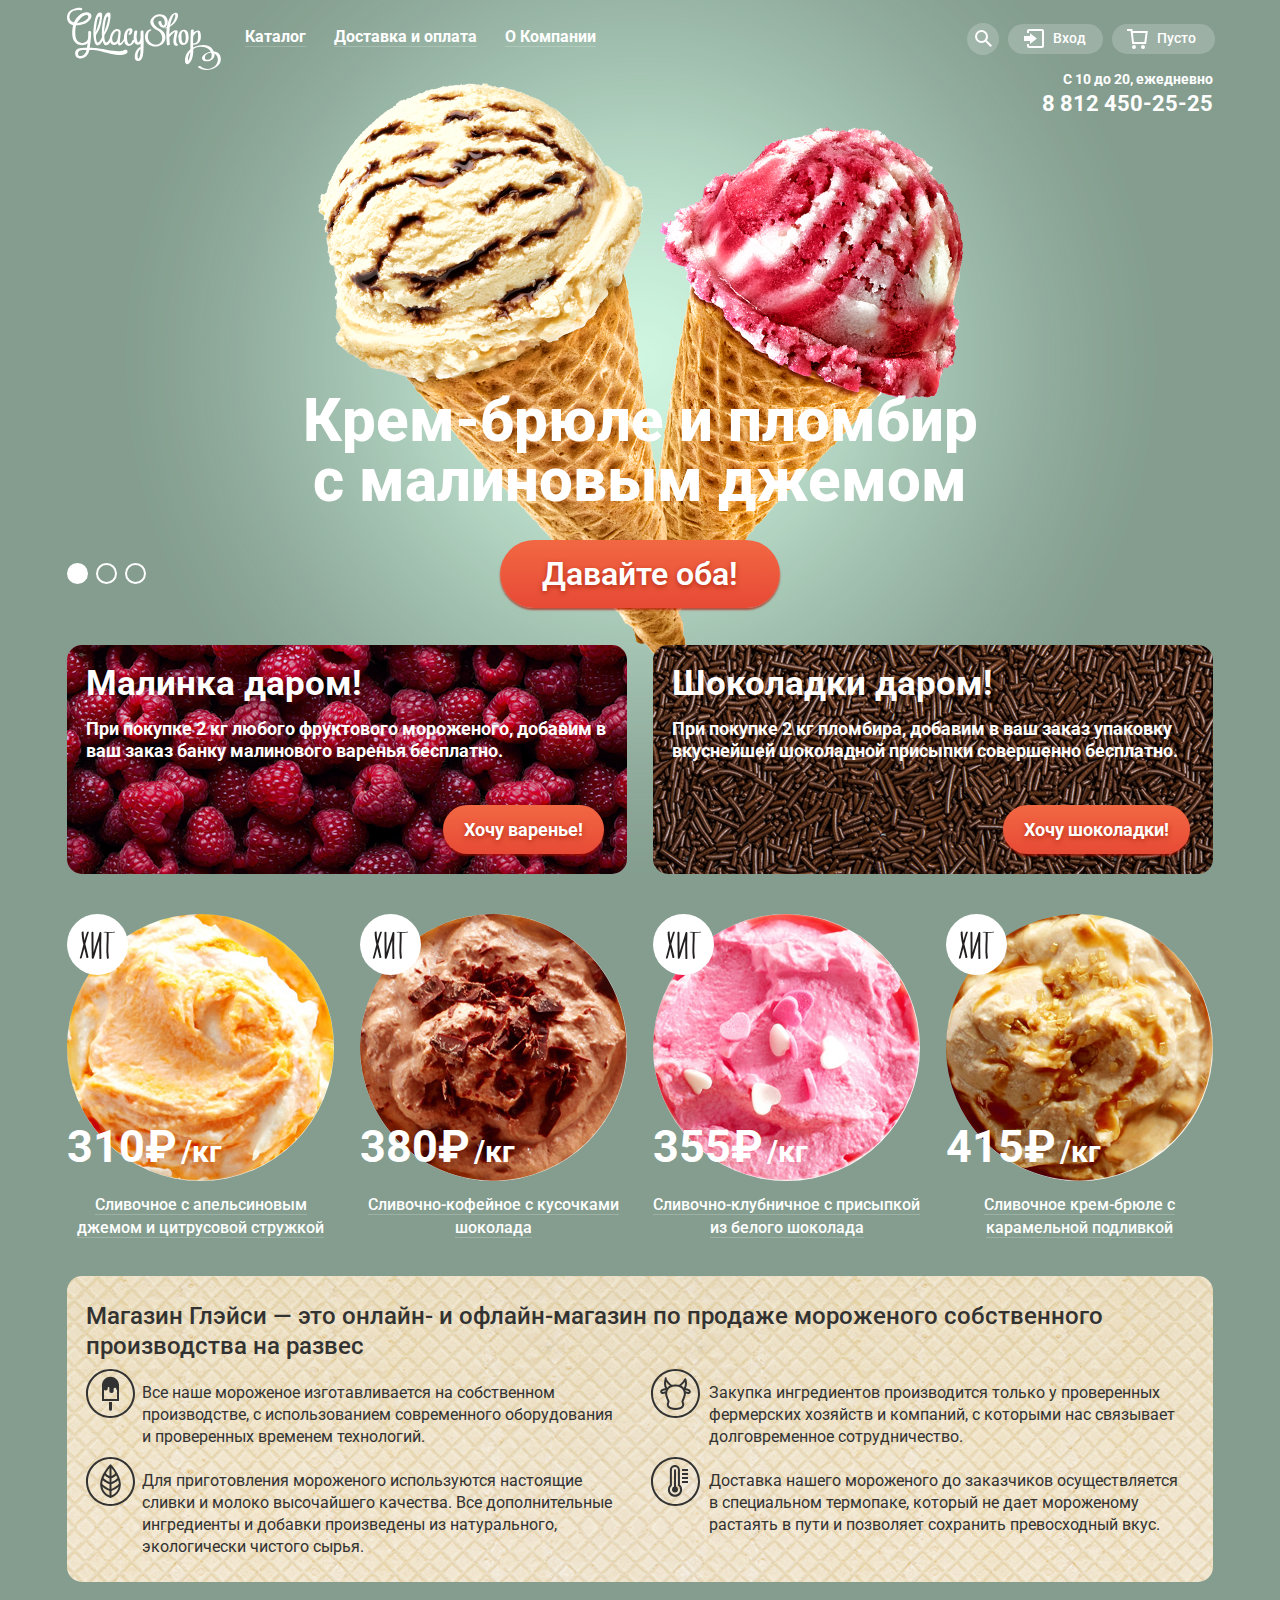
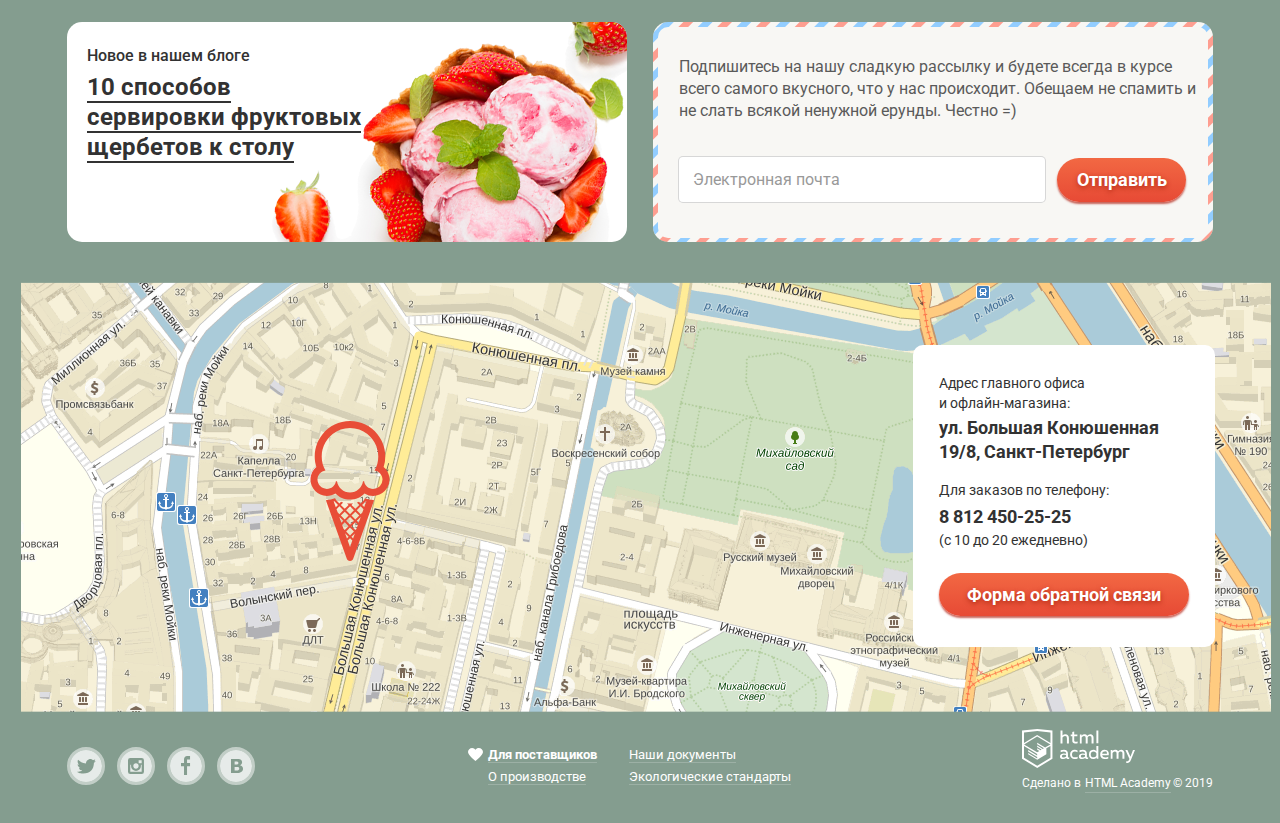
==== commit 8f2e70b1: "Исправления в проекте" ====
--- a/index.html
+++ b/index.html
@@ -6,6 +6,7 @@
     <link href="https://fonts.googleapis.com/css?family=Roboto:400,700&amp;subset=cyrillic" rel="stylesheet">
     <link href="css/normalize.css" rel="stylesheet">
     <link href="css/style.css" rel="stylesheet">
+    <!-- <link href="css/style.min.css" rel="stylesheet"> -->
   </head>
   <body>
     <input class="visually-hidden" type="radio" id="product-1" name="toggle" checked>
@@ -14,16 +15,16 @@
     <div class="site-wrapper">
       <header class="main-header">
         <div class="wrapper">
-          <nav class="main-navigation">
-            <div class="main-navigation-left">
-              <img src="img/logo.svg" alt="Логотип магазина по продаже мороженого 'Глэйси'">
+          <div class="header-wrapper">
+            <img src="img/logo.svg" alt="Логотип магазина по продаже мороженого 'Глэйси'" width="154" height="64">
+            <nav class="main-navigation">
               <ul class="site-navigation">
-                <li>
+                <li class="site-navigation-item">
                   <a href="catalog.html">Каталог</a>
                   <div class="catalog-new">
                     <h4>Новинки</h4>
                     <ul class="catalog-new-list">
-                      <li><a class="creamy" href="creamy.html">Сливочное</a></li>
+                      <li><a class="creamy" href="catalog.html">Сливочное</a></li>
                       <li><a href="sorbet.html">Щербеты</a></li>
                       <li><a href="fruitice.html">Фруктовый лед</a></li>
                       <li><a class="melorin" href="melorin.html">Мелорин</a></li>
@@ -33,71 +34,71 @@
                 <li><a href="delivery.html">Доставка и оплата</a></li>
                 <li><a href="company.html">О Компании</a></li>
               </ul>
-            </div>
-            <ul class="user-navigation">
-              <li class="search">
-                <a href="search.html">
-                  <span class="visually-hidden">Поиск</span>
-                  <svg class="search-icon" xmlns="http://www.w3.org/2000/svg" xmlns:xlink="http://www.w3.org/1999/xlink" width="17" height="17" viewBox="0 0 17 17">
-                      <path fill="#FFF" d="M16.958 15.527L11.75 10.32A6.455 6.455 0 0 0 13 6.5 6.5 6.5 0 1 0 6.5 13a6.465 6.465 0 0 0 3.839-1.263l5.205 5.204 1.414-1.414zM6.5 11C4.019 11 2 8.981 2 6.5S4.019 2 6.5 2 11 4.019 11 6.5 8.981 11 6.5 11z"/>
-                  </svg>
-                </a>
-                <form class="search-item" action="https://echo.htmlacademy.ru" method="get">
-                  <label class="visually-hidden" for="search-text">Поиск</label>
-                  <input id="search-text" type="text" name="search" placeholder="Что ищем?" autofocus>
-                </form>
-              </li>
-              <li class="login-link">
-                <a href="login-link.html">
-                  <svg class="login-link-icon" xmlns="http://www.w3.org/2000/svg" xmlns:xlink="http://www.w3.org/1999/xlink" width="21" height="19" viewBox="0 0 21 19">
-                      <g fill="#FFF">
-                          <path d="M6 14.875L12.917 9.5 6 4.125v2.917H-.042v4.917H6z"/>
-                          <path d="M18 0H5C3.9 0 3 .9 3 2v2h2V2h13v15H5v-2H3v2c0 1.1.9 2 2 2h13c1.1 0 2-.9 2-2V2c0-1.1-.9-2-2-2z"/>
-                      </g>
-                  </svg>
-                  <span>Вход</span>
-                </a>
-                <form class="login-link-form" action="https://echo.htmlacademy.ru" method="post">
-                  <p class="login-link-item login-link-email">
-                    <label class="visually-hidden" for="login-link-email">Электронная почта</label>
-                    <input id="login-link-email" type="email" name="email" placeholder="Электронная почта">
-                  </p>
-                  <p class="login-link-item login-link-password">
-                    <label class="visually-hidden" for="login-link-password">Пароль</label>
-                    <input id="login-link-password" type="password" name="password" placeholder="Пароль">
-                  </p>
-                  <div class="login-link-form-wrapper">
-                    <button class="button button-login-link" type="submit" value="Войти">Войти</button>
-                    <div class="login-link-form-hint">
-                      <a class="login-link-form-password" href="password.html">Забыли пароль?</a>
-                      <a class="login-link-form-checkin" href="checkin.html">Новая регистрация</a>
+              <ul class="user-navigation">
+                <li class="search">
+                  <a class="user-navigation-link" href="search.html">
+                    <span class="visually-hidden">Поиск</span>
+                    <svg class="search-icon" xmlns="http://www.w3.org/2000/svg" xmlns:xlink="http://www.w3.org/1999/xlink" width="17" height="17" viewBox="0 0 17 17">
+                        <path fill="#FFF" d="M16.958 15.527L11.75 10.32A6.455 6.455 0 0 0 13 6.5 6.5 6.5 0 1 0 6.5 13a6.465 6.465 0 0 0 3.839-1.263l5.205 5.204 1.414-1.414zM6.5 11C4.019 11 2 8.981 2 6.5S4.019 2 6.5 2 11 4.019 11 6.5 8.981 11 6.5 11z"/>
+                    </svg>
+                  </a>
+                  <form class="search-item" action="https://echo.htmlacademy.ru" method="get">
+                    <label class="visually-hidden" for="search-text">Поиск</label>
+                    <input id="search-text" type="text" name="search" placeholder="Что ищем?" autofocus>
+                  </form>
+                </li>
+                <li class="login-link">
+                  <a class="user-navigation-link" href="login-link.html">
+                    <svg class="login-link-icon" xmlns="http://www.w3.org/2000/svg" xmlns:xlink="http://www.w3.org/1999/xlink" width="21" height="19" viewBox="0 0 21 19">
+                        <g fill="#FFF">
+                            <path d="M6 14.875L12.917 9.5 6 4.125v2.917H-.042v4.917H6z"/>
+                            <path d="M18 0H5C3.9 0 3 .9 3 2v2h2V2h13v15H5v-2H3v2c0 1.1.9 2 2 2h13c1.1 0 2-.9 2-2V2c0-1.1-.9-2-2-2z"/>
+                        </g>
+                    </svg>
+                    <span>Вход</span>
+                  </a>
+                  <form class="login-link-form" action="https://echo.htmlacademy.ru" method="post">
+                    <p class="login-link-item login-link-email">
+                      <label class="visually-hidden" for="login-link-email">Электронная почта</label>
+                      <input id="login-link-email" type="email" name="email" placeholder="Электронная почта">
+                    </p>
+                    <p class="login-link-item login-link-password">
+                      <label class="visually-hidden" for="login-link-password">Пароль</label>
+                      <input id="login-link-password" type="password" name="password" placeholder="Пароль">
+                    </p>
+                    <div class="login-link-form-wrapper">
+                      <button class="button button-login-link" type="submit" value="Войти">Войти</button>
+                      <div class="login-link-form-hint">
+                        <a class="login-link-form-password" href="password.html">Забыли пароль?</a>
+                        <a class="login-link-form-checkin" href="checkin.html">Новая регистрация</a>
+                      </div>
                     </div>
-                  </div>
-                </form>
-              </li>
-              <li class="basket">
-                <h3 class="visually-hidden">Корзина</h3>
-                <a class="basket-link" href="basket.html">
-                  <svg class="basket-icon" xmlns="http://www.w3.org/2000/svg" width="21" height="20" viewBox="0 0 21 20">
-                      <g fill="#FFF">
-                          <path d="M5.657 2.031L5.422 0H0v2h3.64l1.5 13h13.988l1.699-12.969H5.657zM17.372 13H6.922L5.888 4.031h12.66L17.372 13z"/>
-                          <circle cx="6.984" cy="18" r="2"/>
-                          <circle cx="15.984" cy="18" r="2"/>
-                      </g>
-                  </svg>
-                  <span>Пусто</span>
-                </a>
-              </li>
-            </ul>
-          </nav>
+                  </form>
+                </li>
+                <li class="basket">
+                  <h3 class="visually-hidden">Корзина</h3>
+                  <a class="user-navigation-link basket-link" href="basket.html">
+                    <svg class="basket-icon" xmlns="http://www.w3.org/2000/svg" width="21" height="20" viewBox="0 0 21 20">
+                        <g fill="#FFF">
+                            <path d="M5.657 2.031L5.422 0H0v2h3.64l1.5 13h13.988l1.699-12.969H5.657zM17.372 13H6.922L5.888 4.031h12.66L17.372 13z"/>
+                            <circle cx="6.984" cy="18" r="2"/>
+                            <circle cx="15.984" cy="18" r="2"/>
+                        </g>
+                    </svg>
+                    <span>Пусто</span>
+                  </a>
+                </li>
+              </ul>
+            </nav>
+          </div>
+          <div class="schedule-wrapper">
+            <p class="schedule">С 10 до 20, ежедневно</p>
+            <p class="schedule-tel">8 812 450-25-25</p>
+          </div>
         </div>
       </header>
       <main>
         <div class="wrapper">
-          <div class="schedule-wrapper">
-            <p class="schedule">С 10 до 20, ежедневно</p>
-            <p class="schedule-tel">8 812 450-25-25</p>
-          </div>
           <section class="slider">
             <div class="slider-controls">
               <label for="product-1">Первый</label>
@@ -136,7 +137,7 @@
               <li class="promo-hit-item">
                 <p class="promo-hit-image">
                   <a href="promo-hit.html">
-                    <img src="img/ice-cream-1.jpg" width="267" height="267" alt="Сливочное с апельсиновым джемом и цитрусовой стружкой">
+                    <img src="img/ice-cream-1.jpg" alt="Сливочное с апельсиновым джемом и цитрусовой стружкой" width="267" height="267">
                   </a>
                 </p>
                 <p class="promo-hit-price">
@@ -151,7 +152,7 @@
               <li class="promo-hit-item">
                 <p class="promo-hit-image">
                   <a href="promo-hit.html">
-                    <img src="img/ice-cream-2.jpg" width="267" height="267" alt="Сливочно-кофейное с кусочками шоколада">
+                    <img src="img/ice-cream-2.jpg" alt="Сливочно-кофейное с кусочками шоколада" width="267" height="267">
                   </a>
                 </p>
                 <p class="promo-hit-price">
@@ -166,7 +167,7 @@
               <li class="promo-hit-item">
                 <p class="promo-hit-image">
                   <a href="promo-hit.html">
-                    <img src="img/ice-cream-3.jpg" width="267" height="267" alt="Сливочно-клубничное с присыпкой из белого шоколада">
+                    <img src="img/ice-cream-3.jpg" alt="Сливочно-клубничное с присыпкой из белого шоколада" width="267" height="267">
                   </a>
                 </p>
                 <p class="promo-hit-price">
@@ -181,7 +182,7 @@
               <li class="promo-hit-item grid">
                 <p class="promo-hit-image">
                   <a href="promo-hit.html">
-                    <img src="img/ice-cream-4.jpg" width="267" height="267" alt="Сливочное крем-брюле с карамельной подливкой">
+                    <img src="img/ice-cream-4.jpg" alt="Сливочное крем-брюле с карамельной подливкой" width="267" height="267">
                   </a>
                 </p>
                 <p class="promo-hit-price">
@@ -237,6 +238,10 @@
         <section class="map">
           <h2 class="visually-hidden">Как до нас добраться</h2>
           <iframe src="https://yandex.ru/map-widget/v1/-/CCQDbS7N"></iframe>
+          <svg xmlns="http://www.w3.org/2000/svg" width="80" height="140" viewBox="0 0 80 140">
+              <path fill="#E84D37" d="M40 7.101c15.622 0 28.285 12.664 28.285 28.286 0 5.112-1.362 9.902-3.734 14.041 4.503.643 7.971 4.506 7.971 9.188a9.292 9.292 0 0 1-9.293 9.293c-4.682 0-8.545-3.467-9.188-7.971-.353.201-.709.396-1.07.583-1.012 6.26-6.426 11.045-12.971 11.045-6.546 0-11.96-4.786-12.972-11.046a29.753 29.753 0 0 1-1.069-.582c-.644 4.504-4.505 7.971-9.188 7.971-5.132 0-9.292-4.161-9.292-9.293 0-4.682 3.466-8.544 7.97-9.188a28.146 28.146 0 0 1-3.735-14.041C11.714 19.765 24.378 7.101 40 7.101m0-7C20.543.101 4.714 15.93 4.714 35.387c0 3.646.568 7.263 1.668 10.713C2.763 49.116.479 53.652.479 58.615c0 8.984 7.309 16.294 16.292 16.294 3.157 0 6.141-.925 8.672-2.529 3.681 3.846 8.86 6.187 14.557 6.187s10.875-2.341 14.556-6.187a16.181 16.181 0 0 0 8.673 2.529c8.984 0 16.293-7.31 16.293-16.294 0-4.962-2.284-9.499-5.903-12.516a35.317 35.317 0 0 0 1.667-10.713C75.285 15.93 59.456.101 40 .101z"/>
+              <path fill="#E84D37" d="M63.229 78.908c-2.835 0-5.56-.598-8.04-1.681-.371.3-.761.574-1.149.851l.525.525-3.898 3.898-1.673-1.673c-.687.273-1.386.517-2.101.728l2.359 2.359-3.898 3.898-3.898-3.898 1.556-1.556c-.989.122-1.989.206-3.011.206-.988 0-1.958-.079-2.917-.194l1.543 1.544-3.898 3.898-3.898-3.898 2.339-2.34a23.605 23.605 0 0 1-2.104-.724L29.417 82.5l-3.898-3.898.49-.489c-.405-.288-.811-.575-1.197-.887a20.059 20.059 0 0 1-8.039 1.681c-.204 0-.401-.024-.603-.03a3.467 3.467 0 0 0 .16 1.622l20.375 57.125c.024.068.059.128.087.193.03.07.058.139.092.206.07.14.15.271.237.397.029.042.054.087.084.129.125.166.262.32.412.459.032.03.069.055.103.084.125.107.254.205.392.294.058.037.118.07.179.104.138.077.279.145.426.202.038.015.07.038.108.052.02.007.04.009.059.016.127.043.258.074.391.103.055.012.109.029.164.038.185.03.373.048.562.048s.377-.018.562-.048c.057-.009.113-.027.17-.04.13-.027.259-.058.384-.101.021-.007.041-.009.061-.016.04-.014.072-.037.111-.053.145-.058.285-.124.421-.2a3.34 3.34 0 0 0 .183-.106c.136-.088.265-.186.388-.291.034-.03.072-.056.105-.086.15-.14.287-.294.412-.46.03-.04.054-.084.082-.125.088-.128.169-.261.24-.401.033-.066.062-.134.09-.201.028-.066.064-.128.089-.197L63.672 80.5a3.467 3.467 0 0 0 .16-1.622c-.202.006-.399.03-.603.03zM49.252 94.541l-3.898 3.898-3.898-3.898 3.898-3.898 3.898 3.898zm-13.109 5.313l3.898-3.898 3.898 3.898-3.898 3.898-3.898-3.898zm7.796 10.625l-3.898 3.898-3.898-3.898 3.898-3.898 3.898 3.898zM40.041 85.33l3.898 3.898-3.898 3.898-3.898-3.898 3.898-3.898zm-1.414 9.211l-3.898 3.898-3.898-3.898 3.898-3.898 3.898 3.898zM23.724 80.397l.38-.38 3.898 3.898-2.229 2.229-2.049-5.747zm2.793 7.832l2.899-2.899 3.898 3.898-3.898 3.898-1.791-1.791-1.108-3.106zm2.794 7.832l.105-.105 3.898 3.898-1.954 1.954-2.049-5.747zm4.205 11.792l-1.413-3.96 2.625-2.625 3.898 3.898-3.898 3.898-1.212-1.211zm3.431 9.618l-1.863-5.223 3.543 3.543-1.68 1.68zm3.053 8.56l-2.31-6.476 2.351-2.351 2.29 2.29L40 126.031zm3.074-8.621l-1.619-1.619 3.415-3.415-1.796 5.034zm3.364-9.431l-1.085 1.085-3.898-3.898 3.898-3.898 2.564 2.564-1.479 4.147zm2.223-6.232l-1.894-1.894 3.898-3.898.046.045-2.05 5.747zm3.668-10.283l-1.663 1.663-3.898-3.898 3.898-3.898 2.838 2.838-1.175 3.295zm1.919-5.38l-2.168-2.168 3.898-3.898.319.319-2.049 5.747z"/>
+          </svg>
           <div class="map-feedback">
             <div class="map-adress">
               <p class="text-small">Адрес главного офиса</p>
@@ -338,7 +343,7 @@
             </section>
             <div class="footer-copyright">
               <a class="logo-htmlacademy" href="https://htmlacademy.ru">
-                <img src="img/logo-htmlacademy.svg" width="113" height="40" alt="Логотип HTML Academy">
+                <img src="img/logo-htmlacademy.svg" alt="Логотип HTML Academy" width="113" height="40">
               </a>
               <div class="copyright-link">
                 <p>Сделано в<p>
@@ -352,6 +357,6 @@
         </footer>
       </div>
     </div>
-    <script src="js/form.js"></script>
+    <script src="js/form.min.js"></script>
   </body>
 </html>
--- a/css/style.css
+++ b/css/style.css
@@ -28,8 +28,8 @@
   white-space: nowrap;
 
   -webkit-clip-path: inset(100%);
-  clip-path: inset(100%);
-  clip: rect(0 0 0 0);
+    clip-path: inset(100%);
+      clip: rect(0 0 0 0);
   overflow: hidden;
 }
 
@@ -37,14 +37,14 @@
 input[type="email"]:hover,
 input[type="password"]:hover {
   -webkit-box-shadow: 0 0 0 2px rgba(154, 154, 154, 0.52);
-  box-shadow: 0 0 0 2px rgba(154, 154, 154, 0.52);
+    box-shadow: 0 0 0 2px rgba(154, 154, 154, 0.52);
 }
 
 input[type="text"]:focus,
 input[type="email"]:focus,
 input[type="password"]:focus {
   -webkit-box-shadow: 0 0 0 2px rgba(46, 136, 228, 0.52);
-  box-shadow: 0 0 0 2px rgba(46, 136, 228, 0.52);
+    box-shadow: 0 0 0 2px rgba(46, 136, 228, 0.52);
 }
 
 input[type="text"]::-webkit-input-placeholder,
@@ -93,7 +93,7 @@
   background: linear-gradient(to bottom, #f26843 0%, #e74a35 100%);
   border-radius: 50px;
   -webkit-box-shadow: 0 2px 2px rgba(172, 16, 0, 0.64);
-  box-shadow: 0 2px 2px rgba(172, 16, 0, 0.64);
+    box-shadow: 0 2px 2px rgba(172, 16, 0, 0.64);
   border: none;
 
   cursor: pointer;
@@ -106,7 +106,7 @@
   background: -o-linear-gradient(top, #f58569 0%, #ec6f5e 100%);
   background: linear-gradient(to bottom, #f58569 0%, #ec6f5e 100%);
   -webkit-box-shadow: 0 2px 2px rgba(172, 16, 0, 1);
-  box-shadow: 0 2px 2px rgba(172, 16, 0, 1);
+    box-shadow: 0 2px 2px rgba(172, 16, 0, 1);
 }
 
 .button:active {
@@ -116,7 +116,7 @@
   background: -o-linear-gradient(top, #d84732 0%, #e1613e 100%);
   background: linear-gradient(to bottom, #d84732 0%, #e1613e 100%);
   -webkit-box-shadow: inset 0px 2px 2px rgba(172, 16, 0, 1);
-  box-shadow: inset 0px 2px 2px rgba(172, 16, 0, 1);
+    box-shadow: inset 0px 2px 2px rgba(172, 16, 0, 1);
 }
 
 .site-wrapper {
@@ -126,8 +126,8 @@
   background-position: top center;
 
   -webkit-transition: background-image 0.5s ease, background-color 0.5s ease;
-  -o-transition: background-image 0.5s ease, background-color 0.5s ease;
-  transition: background-image 0.5s ease, background-color 0.5s ease;
+    -o-transition: background-image 0.5s ease, background-color 0.5s ease;
+      transition: background-image 0.5s ease, background-color 0.5s ease;
 
   padding-top: 7px;
   padding-bottom: 30px;
@@ -168,7 +168,7 @@
 .slide-title {
   width: 700px;
   margin: 0 auto;
-  margin-bottom: 27px;
+  margin-bottom: 29px;
 
   font-size: 60px;
   line-height: 60px;
@@ -177,7 +177,8 @@
 
 .slide-button {
   display: inline-block;
-  padding: 12px 44px;
+  vertical-align: middle;
+  padding: 12px 42px;
 
   font-weight: 600;
   font-size: 32px;
@@ -211,7 +212,7 @@
 
 .slider-controls {
   position: absolute;
-  bottom: 22px;
+  bottom: 23px;
   left: 0;
   z-index: 20;
 
@@ -265,33 +266,24 @@
   display: -ms-flexbox;
   display: flex;
   -webkit-box-pack: justify;
-  -ms-flex-pack: justify;
-  justify-content: space-between;
-}
-
-.main-navigation-left {
+    -ms-flex-pack: justify;
+      justify-content: space-between;
+}
+
+.header-wrapper {
   display: -webkit-box;
   display: -ms-flexbox;
   display: flex;
-  -webkit-box-pack: justify;
-  -ms-flex-pack: justify;
-  justify-content: space-between;
-  width: 850px;
-}
-
-.main-navigation-left .header-logo {
+}
+
+.header-wrapper img {
+  margin-right: 11px;
+}
+
+.header-wrapper .header-logo {
   margin: 0;
   margin-top: 7px;
-  margin-right: 6px;
-}
-
-.main-navigation-left img {
-  display: inline-block;
-
-  width: 153px;
-  height: 66px;
-
-  margin-right: 11px;
+  padding: 0;
 }
 
 .site-navigation {
@@ -299,11 +291,11 @@
   display: -ms-flexbox;
   display: flex;
   -ms-flex-wrap: wrap;
-  flex-wrap: wrap;
+    flex-wrap: wrap;
   -webkit-box-align: center;
-  -ms-flex-align: center;
-  align-items: center;
-  width: 715px;
+    -ms-flex-align: center;
+      align-items: center;
+  width: 690px;
 
   line-height: 18px;
   color: #ffffff;
@@ -364,7 +356,7 @@
 
   border-radius: 20px;
   -webkit-box-shadow: inset 0px 2px 1px 0 #696969;
-  box-shadow: inset 0px 2px 1px 0 #696969;
+    box-shadow: inset 0px 2px 1px 0 #696969;
 }
 
 .site-navigation .link-active {
@@ -388,12 +380,12 @@
   background-color: #f8f7f4;
   border-radius: 5px;
   -webkit-box-shadow: 0px 20px 20px 0 rgba(0, 0, 0, 0.4);
-  box-shadow: 0px 20px 20px 0 rgba(0, 0, 0, 0.4);
+    box-shadow: 0px 20px 20px 0 rgba(0, 0, 0, 0.4);
 
   display: none;
 }
 
-.site-navigation > li:hover .catalog-new {
+.site-navigation-item:hover .catalog-new {
   display: block;
 }
 
@@ -454,10 +446,9 @@
 .catalog-new-list a:active {
   background-color: #f6b5a5;
   -webkit-box-shadow: none;
-  box-shadow: none;
-}
-
-/* Состояние "находимся на странице" */
+    box-shadow: none;
+}
+
 .catalog-new-list .catalog-new-active {
   background-color: #d07058;
 }
@@ -476,13 +467,13 @@
   display: -ms-flexbox;
   display: flex;
   -ms-flex-wrap: wrap;
-  flex-wrap: wrap;
+    flex-wrap: wrap;
   -webkit-box-pack: end;
-  -ms-flex-pack: end;
-  justify-content: flex-end;
+    -ms-flex-pack: end;
+      justify-content: flex-end;
   -webkit-box-align: center;
-  -ms-flex-align: center;
-  align-items: center;
+    -ms-flex-align: center;
+      align-items: center;
   width: 293px;
 
   font-size: 14px;
@@ -517,8 +508,8 @@
   background-color: #f8f7f4;
 }
 
-.user-navigation a:hover path,
-.user-navigation a:hover circle {
+.user-navigation-link:hover path,
+.user-navigation-link:hover circle {
   fill: #323232;
 }
 
@@ -533,7 +524,7 @@
 .search a {
   position: relative;
 
-  padding: 17px 17px;
+  padding: 16px 16px;
 
   border-radius: 50%;
 }
@@ -541,7 +532,7 @@
 .search-icon {
   position: absolute;
   top: 7px;
-  left: 9px;
+  left: 8px;
 }
 
 .search-item {
@@ -554,7 +545,7 @@
   border-radius: 5px;
   background-color: #f8f7f4;
   -webkit-box-shadow: 0px 20px 20px 0 rgba(0, 0, 0, 0.4);
-  box-shadow: 0px 20px 20px 0 rgba(0, 0, 0, 0.4);
+    box-shadow: 0px 20px 20px 0 rgba(0, 0, 0, 0.4);
 
   padding-top: 17px;
   padding-left: 12px;
@@ -602,7 +593,7 @@
 .login-link a {
   position: relative;
 
-  padding-top: 8px;
+  padding-top: 6px;
   padding-bottom: 8px;
   padding-left: 45px;
   padding-right: 17px;
@@ -611,8 +602,8 @@
 .login-link-icon {
   position: absolute;
 
-  top: 6px;
-  left: 17px;
+  top: 5px;
+  left: 16px;
 }
 
 .login-link-form {
@@ -624,7 +615,7 @@
   background-color: #f8f7f4;
   border-radius: 5px;
   -webkit-box-shadow: 0px 20px 20px 0 rgba(0, 0, 0, 0.4);
-  box-shadow: 0px 20px 20px 0 rgba(0, 0, 0, 0.4);
+    box-shadow: 0px 20px 20px 0 rgba(0, 0, 0, 0.4);
 
   display: none;
 }
@@ -725,8 +716,8 @@
   display: -ms-flexbox;
   display: flex;
   -webkit-box-align: center;
-  -ms-flex-align: center;
-  align-items: center;
+    -ms-flex-align: center;
+      align-items: center;
 
   padding-bottom: 20px;
 }
@@ -741,16 +732,16 @@
   position: relative;
 
   margin-right: 0;
-  padding-top: 8px;
+  padding-top: 6px;
   padding-bottom: 8px;
   padding-left: 45px;
-  padding-right: 17px;
+  padding-right: 19px;
 }
 
 .basket .basket-icon {
   position: absolute;
-  top: 6px;
-  left: 16px;
+  top: 5px;
+  left: 15px;
 }
 
 .basket .not-empty {
@@ -763,11 +754,11 @@
 
 .basket .basket-red-icon {
   position: absolute;
-  top: 6px;
-  left: 16px;
-}
-
-.user-navigation .not-empty:hover .red {
+  top: 5px;
+  left: 18px;
+}
+
+.not-empty:hover .red {
   fill: #E84D37;
 }
 
@@ -782,7 +773,7 @@
   padding-bottom: 20px;
   border-radius: 5px;
   -webkit-box-shadow: 0px 20px 20px 0 rgba(0, 0, 0, 0.4);
-  box-shadow: 0px 20px 20px 0 rgba(0, 0, 0, 0.4);
+    box-shadow: 0px 20px 20px 0 rgba(0, 0, 0, 0.4);
 
   display: none;
 }
@@ -925,6 +916,12 @@
   text-align: right;
 }
 
+.schedule-catalog {
+  position: absolute;
+  top: 71px;
+  left: 1050px;
+}
+
 .schedule {
   font-size: 14px;
   line-height: 16px;
@@ -935,6 +932,10 @@
   padding: 0;
 }
 
+.schedule-catalog-page {
+  margin-left: 15px;
+}
+
 .schedule-tel {
   font-size: 22px;
   line-height: 24px;
@@ -944,10 +945,6 @@
   padding: 0;
 }
 
-.wrapper-breadcrumbs .schedule-wrapper {
-  margin-top: -7px;
-}
-
 .promotion {
   display: -webkit-box;
   display: -ms-flexbox;
@@ -964,7 +961,7 @@
   line-height: 41px;
 
   margin: 0;
-  margin-bottom: 15px;
+  margin-bottom: 14px;
   padding: 0;
   padding-top: 18px;
   padding-left: 19px;
@@ -974,7 +971,7 @@
   line-height: 22px;
 
   margin: 0;
-  margin-bottom: 54px;
+  margin-bottom: 56px;
   padding: 0;
   padding-left: 19px;
 }
@@ -999,20 +996,19 @@
 .promotion-sales {
   width: 560px;
   min-height: 229px;
+  border-radius: 15px;
 }
 
 .promotion-raspberries {
   margin-right: 26px;
 
+  background-color: #921a35;
   background-image: url(../img/raspberries-background.png);
 }
 
 .promotion-chocolate {
+  background-color: #704838;
   background-image: url(../img/chocolate-background.png);
-}
-
-.promo-hit {
-  margin-bottom: 5px;
 }
 
 .promo-hit-list {
@@ -1020,7 +1016,7 @@
   display: -ms-flexbox;
   display: flex;
   -ms-flex-wrap: wrap;
-  flex-wrap: wrap;
+    flex-wrap: wrap;
 
   margin: 0;
   padding: 0;
@@ -1050,6 +1046,8 @@
 
   margin-bottom: 40px;
 
+  border-radius: 15px;
+  background-color: #eddcbe;
   background-image: url(../img/features-background.png);
   background-repeat: no-repeat;
 }
@@ -1059,7 +1057,7 @@
   display: -ms-flexbox;
   display: flex;
   -ms-flex-wrap: wrap;
-  flex-wrap: wrap;
+    flex-wrap: wrap;
 
   position: relative;
 
@@ -1078,7 +1076,7 @@
   font-weight: 500;
 
   margin: 0;
-  margin-bottom: 8px;
+  margin-bottom: 10px;
   padding: 0;
   padding-top: 25px;
   padding-left: 19px;
@@ -1164,15 +1162,18 @@
   display: -ms-flexbox;
   display: flex;
   -webkit-box-pack: justify;
-  -ms-flex-pack: justify;
-  justify-content: space-between;
-
-  margin-bottom: 38px;
+    -ms-flex-pack: justify;
+      justify-content: space-between;
+
+  margin-bottom: 40px;
 }
 
 .news {
   width: 560px;
   min-height: 220px;
+
+  border-radius: 15px;
+  background-color: #ffffff;
   background-image: url(../img/news-background.png);
   background-repeat: no-repeat;
 }
@@ -1184,7 +1185,7 @@
   font-weight: 500;
 
   margin-bottom: 5px;
-  padding-top: 5px;
+  padding-top: 7px;
   padding-left: 20px;
 }
 
@@ -1195,7 +1196,7 @@
   color: #323232;
   text-decoration: none;
 
-  border-bottom: 3px solid #323232;
+  border-bottom: 2px solid #323232;
 }
 
 .news-link {
@@ -1210,6 +1211,8 @@
 }
 
 .mailing {
+  border-radius: 15px;
+  background-color: #f8f7f4;
   background-image: url(../img/mailing-background.png);
   background-repeat: no-repeat;
   width: 560px;
@@ -1222,7 +1225,7 @@
   border-radius: 10px;
   margin-left: 5px;
   margin-top: 5px;
-  padding-bottom: 38px;
+  padding-bottom: 35px;
 }
 
 .mailing-info {
@@ -1233,7 +1236,7 @@
 
   margin: 0;
   margin-bottom: 34px;
-  padding-top: 27px;
+  padding-top: 29px;
   padding-left: 21px;
 }
 
@@ -1250,7 +1253,8 @@
 }
 
 .mailing-item input {
-  box-sizing: border-box;
+  -webkit-box-sizing: border-box;
+    box-sizing: border-box;
 
   font-size: 16px;
   font-weight: bold;
@@ -1268,27 +1272,55 @@
   padding-left: 14px;
 }
 
+.mailing-form input[type="email"]::-webkit-input-placeholder {
+  font-size: 16px;
+}
+.mailing-form input[type="email"]:-ms-input-placeholder {
+  font-size: 16px;
+}
+.mailing-form input[type="email"]::-ms-input-placeholder {
+  font-size: 16px;
+}
+
 .mailing-form input[type="email"]::placeholder {
   font-size: 16px;
 }
 
 .mailing-grid {
+  display: -webkit-box;
+  display: -ms-flexbox;
   display: flex;
-  align-items: center;
+  -webkit-box-align: center;
+    -ms-flex-align: center;
+      align-items: center;
 }
 
 .map {
   position: relative;
 
-  margin: 0;
-  margin-bottom: 13px;
-  padding: 0;
-}
-
-.map iframe {
-  border: none;
   width: 100%;
   height: 430px;
+  margin: 0;
+  margin-bottom: 17px;
+  padding: 0;
+
+  background-image: url(../img/map.png);
+}
+
+.map svg {
+  position: absolute;
+  left: 310px;
+  top: 139px;
+}
+
+.map iframe {
+  position: absolute;
+  z-index: 10;
+
+  width: 100%;
+  height: 430px;
+
+  border: none;
 }
 
 .map-feedback {
@@ -1355,7 +1387,9 @@
   z-index: 15;
   top: 50%;
   left: 50%;
-  transform: translate(-50%, -50%);
+  -webkit-transform: translate(-50%, -50%);
+    -ms-transform: translate(-50%, -50%);
+      transform: translate(-50%, -50%);
 
   width: 478px;
 
@@ -1368,11 +1402,8 @@
 .feedback-show {
   display: block;
 
-  animation: bounce 0.6s;
-}
-
-.modal-error {
-  animation: shake 0.6s;
+  -webkit-animation: bounce 0.6s;
+    animation: bounce 0.6s;
 }
 
 .feedback .feedback-info {
@@ -1405,6 +1436,19 @@
   margin-left: 24px;
 }
 
+.feedback input[type="email"]::-webkit-input-placeholder,
+.feedback input[type="text"]::-webkit-input-placeholder {
+  font-size: 16px;
+}
+.feedback input[type="email"]:-ms-input-placeholder,
+.feedback input[type="text"]:-ms-input-placeholder {
+  font-size: 16px;
+}
+.feedback input[type="email"]::-ms-input-placeholder,
+.feedback input[type="text"]::-ms-input-placeholder {
+  font-size: 16px;
+}
+
 .feedback input[type="email"]::placeholder,
 .feedback input[type="text"]::placeholder {
   font-size: 16px;
@@ -1427,24 +1471,49 @@
   border-radius: 5px;
 }
 
-.feedback textarea::placeholder {
+.feedback textarea::-webkit-input-placeholder {
   font-size: 16px;
   font-weight: normal;
   line-height: 24px;
   color: #999999;
 }
+.feedback textarea:-ms-input-placeholder {
+  font-size: 16px;
+  font-weight: normal;
+  line-height: 24px;
+  color: #999999;
+}
+.feedback textarea::-ms-input-placeholder {
+  font-size: 16px;
+  font-weight: normal;
+  line-height: 24px;
+  color: #999999;
+}
+
+.feedback textarea::placeholder {
+  font-size: 16px;
+  font-weight: normal;
+  line-height: 24px;
+  color: #999999;
+}
 
 .feedback-area:hover {
-  box-shadow: 0 0 0 2px rgba(154, 154, 154, 0.52);
+  -webkit-box-shadow: 0 0 0 2px rgba(154, 154, 154, 0.52);
+    box-shadow: 0 0 0 2px rgba(154, 154, 154, 0.52);
 }
 
 .feedback-area:focus {
-  box-shadow: 0 0 0 2px rgba(46, 136, 228, 0.52);
+  -webkit-box-shadow: 0 0 0 2px rgba(46, 136, 228, 0.52);
+    box-shadow: 0 0 0 2px rgba(46, 136, 228, 0.52);
 }
 
 .feedback .feedback-button-right {
+  display: -webkit-box;
+  display: -ms-flexbox;
   display: flex;
-  justify-content: flex-end;
+  -webkit-box-pack: end;
+    -ms-flex-pack: end;
+      justify-content: flex-end;
 }
 
 .button-feedback {
@@ -1458,49 +1527,77 @@
 }
 
 .feedback-wrapper-top {
+  display: -webkit-box;
+  display: -ms-flexbox;
   display: flex;
 }
 
 .feedback .button-close {
+  position: absolute;
   border: none;
   background-color: #f8f7f4;
-  margin-top: 7px;
-  margin-left: 68px;
+  margin-top: -125px;
+  margin-left: 130px;
 
   cursor: pointer;
+}
+
+@-webkit-keyframes bounce {
+ 0% {
+   -webkit-transform: translateX(-50%) translateY(-200%);
+      transform: translateX(-50%) translateY(-200%);
+ }
+
+ 80% {
+   -webkit-transform: translateX(-50%) translateY(-10%);
+      transform: translateX(-50%) translateY(-10%);
+ }
+
+ 90% {
+   -webkit-transform: translateX(-50%) translateY(-30%);
+      transform: translateX(-50%) translateY(-30%);
+ }
+
+ 100% {
+   -webkit-transform: translateX(-50%) translateY(-50%);
+      transform: translateX(-50%) translateY(-50%);
+ }
 }
 
 @keyframes bounce {
  0% {
-   transform: translateX(-50%) translateY(-200%);
+   -webkit-transform: translateX(-50%) translateY(-200%);
+      transform: translateX(-50%) translateY(-200%);
  }
 
  80% {
-   transform: translateX(-50%) translateY(-10%);
+   -webkit-transform: translateX(-50%) translateY(-10%);
+      transform: translateX(-50%) translateY(-10%);
  }
 
  90% {
-   transform: translateX(-50%) translateY(-30%);
+   -webkit-transform: translateX(-50%) translateY(-30%);
+      transform: translateX(-50%) translateY(-30%);
  }
 
  100% {
-   transform: translateX(-50%) translateY(-50%);
+   -webkit-transform: translateX(-50%) translateY(-50%);
+      transform: translateX(-50%) translateY(-50%);
  }
 }
 
-.wrapper-breadcrumbs {
-  display: flex;
-  justify-content: space-between;
-}
-
 .breadcrumbs {
+  display: -webkit-box;
+  display: -ms-flexbox;
   display: flex;
 
   font-size: 14px;
   line-height: 16px;
 
-  margin: 0;
-  margin-top: 18px;
+  width: 267px;
+  margin: 0;
+  margin-top: 20px;
+  margin-bottom: 2px;
   padding: 0;
 
   list-style: none;
@@ -1508,6 +1605,7 @@
 
 .breadcrumbs a {
   display: inline-block;
+  vertical-align: middle;
 
   font-size: 14px;
   line-height: 16px;
@@ -1562,9 +1660,14 @@
 }
 
 .filter {
+  display: -webkit-box;
+  display: -ms-flexbox;
   display: flex;
-  flex-wrap: wrap;
-  align-items: center;
+  -ms-flex-wrap: wrap;
+    flex-wrap: wrap;
+  -webkit-box-align: center;
+    -ms-flex-align: center;
+      align-items: center;
 }
 
 .filter-sorting {
@@ -1620,9 +1723,12 @@
   border-radius: 20px;
   border: none;
 
-  user-select: none;
+  -webkit-user-select: none;
+    -moz-user-select: none;
+      -ms-user-select: none;
+        user-select: none;
   -webkit-appearance: none;
-  -moz-appearance: none;
+    -moz-appearance: none;
 }
 
 .filter-sorting select::-ms-expand {
@@ -1737,13 +1843,19 @@
 
 .price-range .button-left:hover,
 .price-range .button-right:hover {
-  transform: scale(1.1);
-  transition-duration: 0.3s;
+  -webkit-transform: scale(1.1);
+    -ms-transform: scale(1.1);
+      transform: scale(1.1);
+
+  -webkit-transition-duration: 0.3s;
+    -o-transition-duration: 0.3s;
+      transition-duration: 0.3s;
+
   cursor: pointer;
 }
 
 .filter-fat {
-  width: 420px;
+  width: 415px;
   margin-bottom: 13px;
 }
 
@@ -1759,9 +1871,12 @@
 }
 
 .filter-fat-radio {
+  display: -webkit-box;
+  display: -ms-flexbox;
   display: flex;
-  flex-wrap: wrap;
-  padding-top: 8px;
+  -ms-flex-wrap: wrap;
+    flex-wrap: wrap;
+  padding-top: 7px;
   padding-bottom: 7px;
   padding-left: 15px;
 
@@ -1777,12 +1892,12 @@
 }
 
 .filter-fat-radio label {
+  position: relative;
+
+  display: inline-block;
+  vertical-align: middle;
+
   margin-right: 19px;
-}
-
-.filter-fat-radio label {
-  position: relative;
-  display: inline-block;
   padding-left: 30px;
 }
 
@@ -1801,7 +1916,7 @@
 
 .filter-fat-marked {
   position: absolute;
-  top: 8px;
+  top: 9px;
   left: 5px;
 
   width: 7px;
@@ -1811,6 +1926,10 @@
   background-color: #ebebe9;
 
   display: none;
+}
+
+input[type="radio"]:focus + label {
+  outline: 1px solid #ff0000;
 }
 
 input[type="radio"]:checked ~ span {
@@ -1865,7 +1984,7 @@
   width: 673px;
 
   padding-top: 7px;
-  padding-bottom: 6px;
+  padding-bottom: 5px;
   padding-left: 15px;
   padding-right: 12px;
 
@@ -1888,19 +2007,19 @@
   fill: #e6ebe9;
 }
 
-.fillers-title:hover .checkbox-off path,
-.fillers-title:hover .checkbox-on path {
+.fillers-title:hover path {
   fill: #ffffff;
   cursor: pointer;
 }
 
-input[type="checkbox"]:disabled ~ .checkbox-off path,
+input[type="checkbox"]:disabled ~ .checkbox-of path,
 input[type="checkbox"]:disabled ~ .checkbox-on path {
   fill: #b5c4bc;
 }
 
 input[type="checkbox"]:checked ~ .checkbox-on {
   display: inline-block;
+  vertical-align: middle;
 }
 
 input[type="checkbox"]:checked ~ .checkbox-off {
@@ -1916,7 +2035,7 @@
   color: #ffffff;
 
   margin: 0;
-  margin-top: 19px;
+  margin-top: 21px;
   padding: 0;
   padding-top: 7px;
   padding-bottom: 8px;
@@ -1936,20 +2055,24 @@
 .button-filters:active {
   color: #323232;
   background-color: #ededed;
-  box-shadow: inset 0px 2px 1px 0 #696969;
+  -webkit-box-shadow: inset 0px 2px 1px 0 #696969;
+    box-shadow: inset 0px 2px 1px 0 #696969;
   border: none;
 }
 
 .catalog {
   margin: 0;
-  margin-bottom: 46px;
+  margin-bottom: 44px;
   padding: 0;
 }
 
 .catalog .catalog-list,
 .promo-hit .promo-hit-list {
+  display: -webkit-box;
+  display: -ms-flexbox;
   display: flex;
-  flex-wrap: wrap;
+  -ms-flex-wrap: wrap;
+    flex-wrap: wrap;
 
   list-style: none;
 
@@ -1964,6 +2087,7 @@
 
   text-align: center;
   margin: 0;
+  padding: 0;
 }
 
 .catalog-list .catalog-link,
@@ -1977,7 +2101,6 @@
   padding: 0;
 
   border-bottom: 1px solid rgba(255,255,255,0.2);
-
   text-decoration: none;
 }
 
@@ -1989,11 +2112,21 @@
   border-bottom-color: #ffbc9e;
 }
 
+.catalog-item:hover .catalog-price,
+.promo-hit-item:hover .promo-hit-price {
+  z-index: 3;
+}
+
+.catalog-item:hover .catalog-image,
+.promo-hit-item:hover .promo-hit-image {
+  position: relative;
+  z-index: 3;
+}
+
 .catalog-item .catalog-price,
 .promo-hit-item .promo-hit-price {
   position: absolute;
   top: 210px;
-  z-index: 2;
 
   margin: 0;
   padding: 0;
@@ -2031,8 +2164,6 @@
 
 .catalog-image,
 .promo-hit-image {
-  position: relative;
-  z-index: 2;
   margin: 0;
   margin-bottom: 6px;
   padding: 0;
@@ -2073,10 +2204,11 @@
   z-index: 1;
 
   width: 293px;
-  height: 405px;
+  min-height: 405px;
 
   background-color: rgba(255,255,255,0.2);
-  box-shadow: 0px 20px 20px 0 rgba(0, 0, 0, 0.4);
+  -webkit-box-shadow: 0px 20px 20px 0 rgba(0, 0, 0, 0.4);
+    box-shadow: 0px 20px 20px 0 rgba(0, 0, 0, 0.4);
   border-radius: 5px;
 
   display: none;
@@ -2093,13 +2225,17 @@
 }
 
 .pagination-list {
+  display: -webkit-box;
+  display: -ms-flexbox;
   display: flex;
-  justify-content: flex-end;
+  -webkit-box-pack: end;
+    -ms-flex-pack: end;
+      justify-content: flex-end;
 
   position: relative;
 
   margin: 0;
-  margin-bottom: 48px;
+  margin-bottom: 46px;
   padding: 0;
 
   list-style: none;
@@ -2118,73 +2254,74 @@
   background-color: rgba(255, 255, 255, 0.2);
 }
 
-.pagination-list a {
-  display: block;
-  width: 27px;
-  height: 21px;
+.pagination-list .pagination-page {
+  position: relative;
+  display: inline-block;
+  vertical-align: middle;
 
   font-size: 16px;
   font-weight: 500;
   line-height: 18px;
   color: #ffffff;
   text-align: center;
-
-  margin: 0;
-  padding: 0;
-  padding-top: 3px;
-
   text-decoration: none;
-}
+
+  width: 25px;
+  height: 23px;
+  margin: 0;
+  margin-right: 7px;
+  padding: 0;
+  padding-top: 4px;
+
+  border-radius: 50%;
+}
+
 
 .pagination-list .pagination-page:hover {
   background-color: rgba(255,255,255,0.2);
-  border-radius: 50%;
 }
 
 .pagination-list .pagination-page:active {
   color: #323232;
   background-color: #ffffff;
-  border-radius: 50%;
-}
-
-.pagination-control-left {
-  transform: rotate(180deg);
-  margin-right: 5px;
-}
-
-.pagination-control-right path {
-  fill: #ffffff;
 }
 
 .pagination-list .active-page {
   color: #323232;
   background-color: #ffffff;
-  border-radius: 50%;
-}
-
-.pagination-item {
-  margin: 0;
-  padding: 0;
-}
-
-.pagination-list .control-right {
-  margin-right: 0;
-  margin-left: 7px;
+}
+
+.pagination-control-left {
+  -webkit-transform: rotate(180deg);
+    -ms-transform: rotate(180deg);
+      transform: rotate(180deg);
+  margin-right: 13px;
+}
+
+.pagination-control-right path {
+  fill: #ffffff;
 }
 
 .container-footer {
+  display: -webkit-box;
+  display: -ms-flexbox;
   display: flex;
   width: 1200px;
 }
 
 .footer-social {
+  display: -webkit-box;
+  display: -ms-flexbox;
   display: flex;
-  flex-wrap: wrap;
-  align-items: center;
+  -ms-flex-wrap: wrap;
+    flex-wrap: wrap;
+  -webkit-box-align: center;
+    -ms-flex-align: center;
+      align-items: center;
   width: 200px;
 
   margin: 0;
-  margin-top: 7px;
+  margin-top: 10px;
   margin-right: 221px;
   padding: 0;
 
@@ -2214,7 +2351,7 @@
 
 .footer-info,
 .footer-documents {
-  margin-top: 12px;
+  margin-top: 14px;
 }
 
 .footer-info {
@@ -2281,6 +2418,8 @@
 }
 
 .copyright-link {
+  display: -webkit-box;
+  display: -ms-flexbox;
   display: flex;
 
   font-size: 12px;
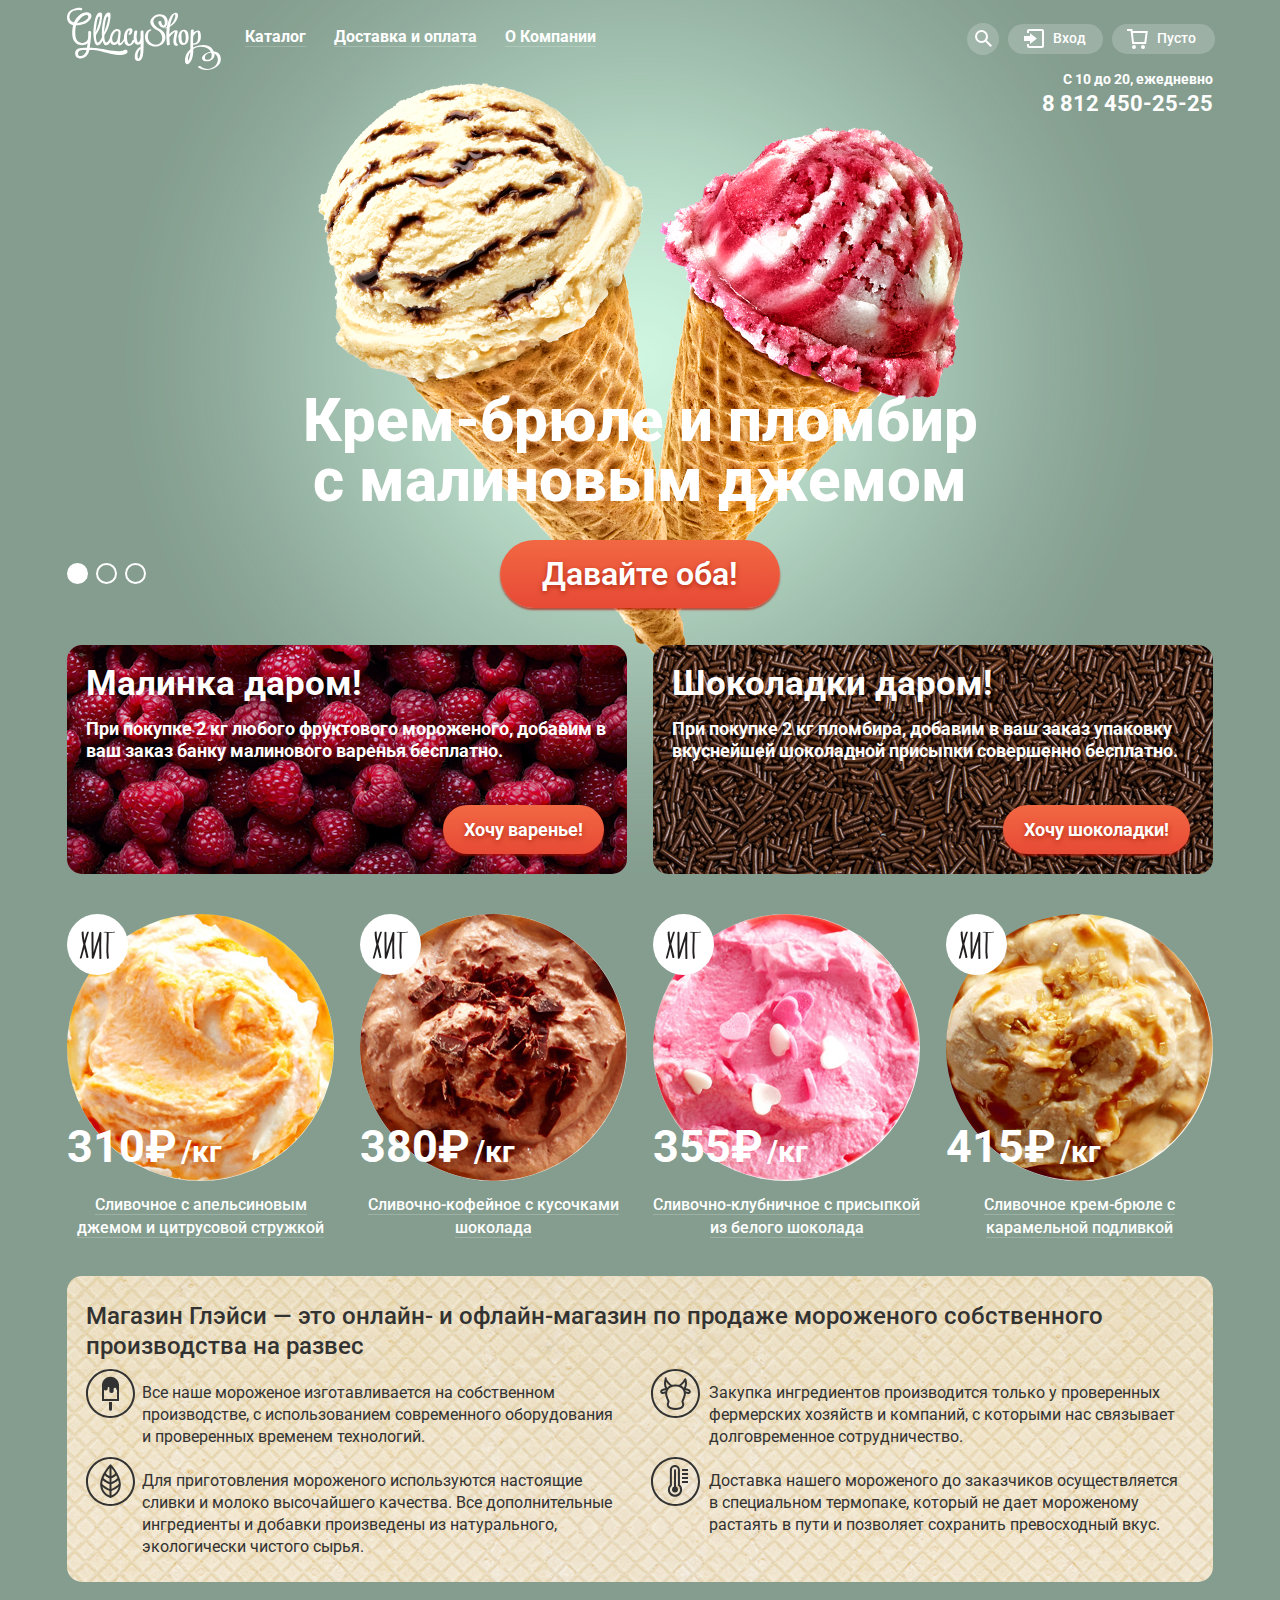
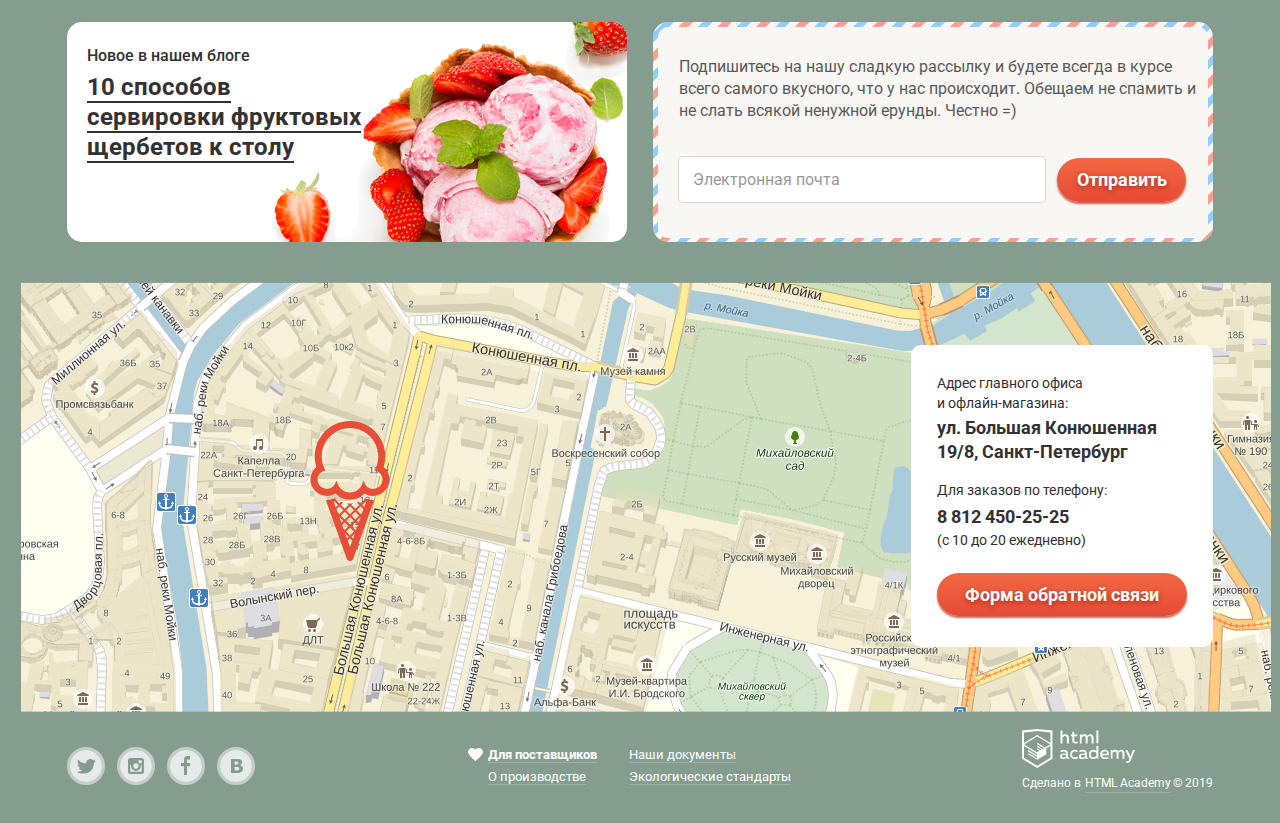
==== commit 780c6b42: "Версия проекта 'Глейси' для второй проверки" ====
--- a/index.html
+++ b/index.html
@@ -3,10 +3,9 @@
   <head>
     <meta charset="utf-8">
     <title>HTML Academy: Глейси</title>
-    <link href="https://fonts.googleapis.com/css?family=Roboto:400,700&amp;subset=cyrillic" rel="stylesheet">
+    <link href="https://fonts.googleapis.com/css?family=Roboto:400,500,700&amp;subset=cyrillic" rel="stylesheet">
     <link href="css/normalize.css" rel="stylesheet">
-    <link href="css/style.css" rel="stylesheet">
-    <!-- <link href="css/style.min.css" rel="stylesheet"> -->
+    <link href="css/style.min.css" rel="stylesheet">
   </head>
   <body>
     <input class="visually-hidden" type="radio" id="product-1" name="toggle" checked>
@@ -242,19 +241,21 @@
               <path fill="#E84D37" d="M40 7.101c15.622 0 28.285 12.664 28.285 28.286 0 5.112-1.362 9.902-3.734 14.041 4.503.643 7.971 4.506 7.971 9.188a9.292 9.292 0 0 1-9.293 9.293c-4.682 0-8.545-3.467-9.188-7.971-.353.201-.709.396-1.07.583-1.012 6.26-6.426 11.045-12.971 11.045-6.546 0-11.96-4.786-12.972-11.046a29.753 29.753 0 0 1-1.069-.582c-.644 4.504-4.505 7.971-9.188 7.971-5.132 0-9.292-4.161-9.292-9.293 0-4.682 3.466-8.544 7.97-9.188a28.146 28.146 0 0 1-3.735-14.041C11.714 19.765 24.378 7.101 40 7.101m0-7C20.543.101 4.714 15.93 4.714 35.387c0 3.646.568 7.263 1.668 10.713C2.763 49.116.479 53.652.479 58.615c0 8.984 7.309 16.294 16.292 16.294 3.157 0 6.141-.925 8.672-2.529 3.681 3.846 8.86 6.187 14.557 6.187s10.875-2.341 14.556-6.187a16.181 16.181 0 0 0 8.673 2.529c8.984 0 16.293-7.31 16.293-16.294 0-4.962-2.284-9.499-5.903-12.516a35.317 35.317 0 0 0 1.667-10.713C75.285 15.93 59.456.101 40 .101z"/>
               <path fill="#E84D37" d="M63.229 78.908c-2.835 0-5.56-.598-8.04-1.681-.371.3-.761.574-1.149.851l.525.525-3.898 3.898-1.673-1.673c-.687.273-1.386.517-2.101.728l2.359 2.359-3.898 3.898-3.898-3.898 1.556-1.556c-.989.122-1.989.206-3.011.206-.988 0-1.958-.079-2.917-.194l1.543 1.544-3.898 3.898-3.898-3.898 2.339-2.34a23.605 23.605 0 0 1-2.104-.724L29.417 82.5l-3.898-3.898.49-.489c-.405-.288-.811-.575-1.197-.887a20.059 20.059 0 0 1-8.039 1.681c-.204 0-.401-.024-.603-.03a3.467 3.467 0 0 0 .16 1.622l20.375 57.125c.024.068.059.128.087.193.03.07.058.139.092.206.07.14.15.271.237.397.029.042.054.087.084.129.125.166.262.32.412.459.032.03.069.055.103.084.125.107.254.205.392.294.058.037.118.07.179.104.138.077.279.145.426.202.038.015.07.038.108.052.02.007.04.009.059.016.127.043.258.074.391.103.055.012.109.029.164.038.185.03.373.048.562.048s.377-.018.562-.048c.057-.009.113-.027.17-.04.13-.027.259-.058.384-.101.021-.007.041-.009.061-.016.04-.014.072-.037.111-.053.145-.058.285-.124.421-.2a3.34 3.34 0 0 0 .183-.106c.136-.088.265-.186.388-.291.034-.03.072-.056.105-.086.15-.14.287-.294.412-.46.03-.04.054-.084.082-.125.088-.128.169-.261.24-.401.033-.066.062-.134.09-.201.028-.066.064-.128.089-.197L63.672 80.5a3.467 3.467 0 0 0 .16-1.622c-.202.006-.399.03-.603.03zM49.252 94.541l-3.898 3.898-3.898-3.898 3.898-3.898 3.898 3.898zm-13.109 5.313l3.898-3.898 3.898 3.898-3.898 3.898-3.898-3.898zm7.796 10.625l-3.898 3.898-3.898-3.898 3.898-3.898 3.898 3.898zM40.041 85.33l3.898 3.898-3.898 3.898-3.898-3.898 3.898-3.898zm-1.414 9.211l-3.898 3.898-3.898-3.898 3.898-3.898 3.898 3.898zM23.724 80.397l.38-.38 3.898 3.898-2.229 2.229-2.049-5.747zm2.793 7.832l2.899-2.899 3.898 3.898-3.898 3.898-1.791-1.791-1.108-3.106zm2.794 7.832l.105-.105 3.898 3.898-1.954 1.954-2.049-5.747zm4.205 11.792l-1.413-3.96 2.625-2.625 3.898 3.898-3.898 3.898-1.212-1.211zm3.431 9.618l-1.863-5.223 3.543 3.543-1.68 1.68zm3.053 8.56l-2.31-6.476 2.351-2.351 2.29 2.29L40 126.031zm3.074-8.621l-1.619-1.619 3.415-3.415-1.796 5.034zm3.364-9.431l-1.085 1.085-3.898-3.898 3.898-3.898 2.564 2.564-1.479 4.147zm2.223-6.232l-1.894-1.894 3.898-3.898.046.045-2.05 5.747zm3.668-10.283l-1.663 1.663-3.898-3.898 3.898-3.898 2.838 2.838-1.175 3.295zm1.919-5.38l-2.168-2.168 3.898-3.898.319.319-2.049 5.747z"/>
           </svg>
-          <div class="map-feedback">
-            <div class="map-adress">
-              <p class="text-small">Адрес главного офиса</p>
-              <p class="adress-upper text-small">и офлайн-магазина:</p>
-              <p class="text-large">ул. Большая Конюшенная</p>
-              <p class="adress-lower text-large">19/8, Санкт-Петербург</p>
-            </div>
-            <div class="map-tel">
-              <p class="tel-upper text-small">Для заказов по телефону:</p>
-              <p class="tel-average text-large">8 812 450-25-25</p>
-              <p class="tel-lower text-small">(с 10 до 20 ежедневно)</p>
-            </div>
-            <a class="button map-button" href="map.html">Форма обратной связи</a>
+          <div class="map-wrapper">
+            <div class="map-feedback">
+              <div class="map-adress">
+                <p class="text-small">Адрес главного офиса</p>
+                <p class="adress-upper text-small">и офлайн-магазина:</p>
+                <p class="text-large">ул. Большая Конюшенная</p>
+                <p class="adress-lower text-large">19/8, Санкт-Петербург</p>
+              </div>
+              <div class="map-tel">
+                <p class="tel-upper text-small">Для заказов по телефону:</p>
+                <p class="tel-average text-large">8 812 450-25-25</p>
+                <p class="tel-lower text-small">(с 10 до 20 ежедневно)</p>
+              </div>
+              <a class="button map-button" href="map.html">Форма обратной связи</a>
+            </div>
           </div>
           <form class="feedback" action="https://echo.htmlacademy.ru" method="post">
             <div class="feedback-wrapper-top">
--- a/css/style.min.css
+++ b/css/style.min.css
@@ -0,0 +1 @@
+@-webkit-keyframes bounce{0%{-webkit-transform:translateX(-50%) translateY(-200%);transform:translateX(-50%) translateY(-200%)}80%{-webkit-transform:translateX(-50%) translateY(-10%);transform:translateX(-50%) translateY(-10%)}90%{-webkit-transform:translateX(-50%) translateY(-30%);transform:translateX(-50%) translateY(-30%)}to{-webkit-transform:translateX(-50%) translateY(-50%);transform:translateX(-50%) translateY(-50%)}}@keyframes bounce{0%{-webkit-transform:translateX(-50%) translateY(-200%);transform:translateX(-50%) translateY(-200%)}80%{-webkit-transform:translateX(-50%) translateY(-10%);transform:translateX(-50%) translateY(-10%)}90%{-webkit-transform:translateX(-50%) translateY(-30%);transform:translateX(-50%) translateY(-30%)}to{-webkit-transform:translateX(-50%) translateY(-50%);transform:translateX(-50%) translateY(-50%)}}body{margin:0;padding:0;background-color:#849d8f;font-family:"Roboto",Arial,sans-serif;font-size:16px;line-height:22px;color:#fff}img{max-width:100%;height:auto}.visually-hidden:not(:focus):not(:active),input[type=checkbox].visually-hidden,input[type=radio].visually-hidden{position:absolute;width:1px;height:1px;margin:-1px;border:0;padding:0;white-space:nowrap;-webkit-clip-path:inset(100%);clip-path:inset(100%);clip:rect(0 0 0 0);overflow:hidden}input[type=email]:hover,input[type=password]:hover,input[type=text]:hover{-webkit-box-shadow:0 0 0 2px rgba(154,154,154,.52);box-shadow:0 0 0 2px rgba(154,154,154,.52)}input[type=email]:focus,input[type=password]:focus,input[type=text]:focus{-webkit-box-shadow:0 0 0 2px rgba(46,136,228,.52);box-shadow:0 0 0 2px rgba(46,136,228,.52)}input[type=email]::-webkit-input-placeholder,input[type=password]::-webkit-input-placeholder,input[type=text]::-webkit-input-placeholder{line-height:24px;font-weight:400;color:#999}input[type=email]:-ms-input-placeholder,input[type=email]::-ms-input-placeholder,input[type=password]:-ms-input-placeholder,input[type=password]::-ms-input-placeholder,input[type=text]:-ms-input-placeholder,input[type=text]::-ms-input-placeholder{line-height:24px;font-weight:400;color:#999}input[type=email]::placeholder,input[type=password]::placeholder,input[type=text]::placeholder{line-height:24px;font-weight:400;color:#999}.button{font-size:18px;font-weight:700;line-height:24px;color:#fff;text-shadow:0 2px 5px rgba(160,32,11,.76);background:#f26843;background:-webkit-gradient(linear,left top,left bottom,from(#f26843),to(#e74a35));background:-webkit-linear-gradient(top,#f26843 0%,#e74a35 100%);background:-o-linear-gradient(top,#f26843 0%,#e74a35 100%);background:linear-gradient(to bottom,#f26843 0%,#e74a35 100%);border-radius:50px;-webkit-box-shadow:0 2px 2px rgba(172,16,0,.64);box-shadow:0 2px 2px rgba(172,16,0,.64);border:0;cursor:pointer}.button:hover{background:#f38267;background:-webkit-gradient(linear,left top,left bottom,from(#f58569),to(#ec6f5e));background:-webkit-linear-gradient(top,#f58569 0%,#ec6f5e 100%);background:-o-linear-gradient(top,#f58569 0%,#ec6f5e 100%);background:linear-gradient(to bottom,#f58569 0%,#ec6f5e 100%);-webkit-box-shadow:0 2px 2px #ac1000;box-shadow:0 2px 2px #ac1000}.button:active{background:#db5338;background:-webkit-gradient(linear,left top,left bottom,from(#d84732),to(#e1613e));background:-webkit-linear-gradient(top,#d84732 0%,#e1613e 100%);background:-o-linear-gradient(top,#d84732 0%,#e1613e 100%);background:linear-gradient(to bottom,#d84732 0%,#e1613e 100%);-webkit-box-shadow:inset 0 2px 2px #ac1000;box-shadow:inset 0 2px 2px #ac1000}.site-wrapper{background-color:#849d8f;background-image:url(../img/slider-item1.png);background-repeat:no-repeat;background-position:top center;-webkit-transition:background-image .5s ease,background-color .5s ease;-o-transition:background-image .5s ease,background-color .5s ease;transition:background-image .5s ease,background-color .5s ease;padding-top:7px;padding-bottom:30px}.site-wrapper::after,.site-wrapper::before{content:"";visibility:hidden}.site-wrapper::before{background-image:url(../img/slider-item2.png)}.site-wrapper::after{background-image:url(../img/slider-item3.png)}.slider{position:relative;margin-bottom:37px;padding-top:275px;text-align:center;color:#fff}.slider-list{margin:0;padding:0;list-style:none}.slide-title{width:700px;margin:0 auto 29px;font-size:60px;line-height:60px;font-weight:800}.slide-button,.slider-controls label{display:inline-block;vertical-align:top}.slide-button{padding:12px 42px;font-weight:600;font-size:32px;line-height:44px;text-align:center;text-decoration:none}.slider-controls label{width:17px;height:17px;margin-right:8px;background-color:transparent;border:2px solid #fff;border-radius:50%;cursor:pointer}.slider-controls label:hover{background-color:rgba(255,255,255,.2)}.slider-controls label:active{background-color:#fff}.slider-controls{position:absolute;bottom:23px;left:0;z-index:20;font-size:0}.site-navigation .link-active::after,.slide{display:none}#product-1:checked~.site-wrapper{background-color:#849d8f;background-image:url(../img/slider-item1.png)}#product-2:checked~.site-wrapper{background-color:#8996a6;background-image:url(../img/slider-item2.png)}#product-3:checked~.site-wrapper{background-color:#9d8b84;background-image:url(../img/slider-item3.png)}#product-1:checked~.site-wrapper #slide1,#product-2:checked~.site-wrapper #slide2,#product-3:checked~.site-wrapper #slide3,input[type=radio]:checked~span{display:block}#product-1:checked~.site-wrapper label[for=product-1],#product-2:checked~.site-wrapper label[for=product-2],#product-3:checked~.site-wrapper label[for=product-3]{background-color:#fff}.wrapper{position:relative;width:1146px;margin:0 auto;padding-left:27px;padding-right:27px}.wrapper-catalog-page{padding-bottom:30px}.main-navigation{-webkit-box-pack:justify;-ms-flex-pack:justify;justify-content:space-between}.header-wrapper,.main-navigation,.site-navigation{display:-webkit-box;display:-ms-flexbox;display:flex}.header-wrapper img{margin-right:11px}.header-wrapper .header-logo{margin:7px 0 0;padding:0}.site-navigation{-ms-flex-wrap:wrap;flex-wrap:wrap;-webkit-box-align:center;-ms-flex-align:center;align-items:center;width:690px;line-height:18px;color:#fff;font-weight:700;margin:0;padding:0;list-style:none}.site-navigation>li{position:relative;padding-bottom:10px}.site-navigation a,.user-navigation a{display:block;color:#fff;text-decoration:none}.site-navigation a{margin-top:9px;margin-right:2px;padding:5px 13px 7px}.catalog-new h4::after,.site-navigation a::after{content:"";display:block;height:1px;background-color:rgba(255,255,255,.2)}.site-navigation a:active,.site-navigation a:hover{color:#333;text-decoration:none;background-color:#f7f6f3;border-radius:20px}.site-navigation a:active{color:#323232;background-color:#ededed;-webkit-box-shadow:inset 0 2px 1px 0 #696969;box-shadow:inset 0 2px 1px 0 #696969}.site-navigation .link-active{background-color:#d07058;text-decoration:none;border-radius:20px}.catalog-new{position:absolute;left:-8px;top:44px;z-index:10;width:143px;background-color:#f8f7f4;border-radius:5px;-webkit-box-shadow:0 20px 20px 0 rgba(0,0,0,.4);box-shadow:0 20px 20px 0 rgba(0,0,0,.4);display:none}.site-navigation-item:hover .catalog-new{display:block}.catalog-new h4,.catalog-new-list a{font-size:14px;font-weight:700;line-height:16px;color:#323232;margin:0;padding:10px 0 0 20px}.catalog-new h4::after{width:128px;margin-top:12px;margin-left:-12px;background-color:rgba(0,0,0,.4)}.catalog-new-list{margin:0;padding:0;list-style:none}.catalog-new-list a{font-weight:400;padding:8px 0 8px 20px}.catalog-new-list .melorin{padding-bottom:11px}.catalog-new-list a:hover{background-color:#fbded7;border-radius:0}.catalog-new-list a:active{background-color:#f6b5a5;-webkit-box-shadow:none;box-shadow:none}.catalog-new-list .catalog-new-active{background-color:#d07058}.catalog-new-list .melorin:active,.catalog-new-list .melorin:hover{border-radius:0 0 5px 5px}.catalog-new-list a::after{display:none}.user-navigation{display:-webkit-box;display:-ms-flexbox;display:flex;-ms-flex-wrap:wrap;flex-wrap:wrap;-webkit-box-pack:end;-ms-flex-pack:end;justify-content:flex-end;-webkit-box-align:center;-ms-flex-align:center;align-items:center;width:293px;font-size:14px;line-height:16px;color:#fff;font-weight:500;list-style:none}.basket-list p,.basket-popup p,.login-link-form p,.user-navigation,.user-navigation li{margin:0;padding:0}.user-navigation a{background-color:rgba(255,255,255,.2);margin-right:9px;border-radius:20px}.user-navigation .basket-link{margin-right:0}.user-navigation a:hover{color:#323232;background-color:#f8f7f4}.user-navigation-link:hover circle,.user-navigation-link:hover path{fill:#323232}.basket,.login-link,.search{position:relative;padding-bottom:10px}.search a{position:relative;padding:16px;border-radius:50%}.search-icon,.search-item{position:absolute;top:7px;left:8px}.search-item{z-index:10;top:39px;left:-310px;min-width:331px;border-radius:5px;background-color:#f8f7f4;-webkit-box-shadow:0 20px 20px 0 rgba(0,0,0,.4);box-shadow:0 20px 20px 0 rgba(0,0,0,.4);padding-top:17px;padding-left:12px;padding-bottom:16px;display:none}.login-link:hover>.login-link-form,.search:hover>.search-item{display:block}.search-item input{font-size:16px;font-weight:700;line-height:24px;color:#323232;min-width:298px;padding-top:11px;padding-bottom:10px;padding-left:16px;margin-left:4px;border:1px solid #d3d3d2;border-radius:5px}.search-item input[type=text]::-webkit-input-placeholder{font-size:14px}.login-link-form input[type=email]:-ms-input-placeholder,.search-item input[type=text]:-ms-input-placeholder,.search-item input[type=text]::-ms-input-placeholder,input[type=password]:-ms-input-placeholder{font-size:14px}.search-item input[type=text]::placeholder{font-size:14px}.login-link a{position:relative;padding:6px 17px 8px 45px}.login-link-form,.login-link-icon{position:absolute;top:5px;left:16px}.login-link-form{z-index:10;top:35px;left:-183px;background-color:#f8f7f4;border-radius:5px;-webkit-box-shadow:0 20px 20px 0 rgba(0,0,0,.4);box-shadow:0 20px 20px 0 rgba(0,0,0,.4);display:none}.login-link-form a{font-size:13px;line-height:24px;color:#323232}.login-link-form a:active,.login-link-form a:hover{color:#e84d37}.login-link-form a::after{content:"";display:block;height:1px;margin-top:-5px;background-color:#adacaa}.login-link-form a:hover::after{background-color:#f9cdc4}.login-link-form-password::after{width:100px}.login-link-form-checkin::after{width:117px}.button-login-link{display:block;width:100px;padding:10px 25px;margin-left:19px}.login-link-form input[type=email]::-webkit-input-placeholder,input[type=password]::-webkit-input-placeholder{font-size:14px}.login-link-form input[type=email]::-ms-input-placeholder,input[type=password]::-ms-input-placeholder{font-size:14px}.login-link-form input[type=email]::placeholder,input[type=password]::placeholder{font-size:14px}.login-link-item input{min-width:224px;font-size:16px;font-weight:700;line-height:24px;color:#323232;padding-top:10px;padding-bottom:10px;padding-left:14px;margin-left:19px;margin-top:19px;margin-right:19px;border:1px solid rgba(178,178,178,.52);border-radius:10px}.login-link-password input{margin-bottom:17px}.login-link-form-wrapper{display:-webkit-box;display:-ms-flexbox;display:flex;-webkit-box-align:center;-ms-flex-align:center;align-items:center;padding-bottom:20px}.login-link-form-hint a{padding:0;margin:0 0 0 20px}.basket a{position:relative;margin-right:0;padding:6px 19px 8px 45px}.basket .basket-icon{position:absolute;top:5px;left:15px}.basket .not-empty{position:relative;color:#323232;background-color:#fff}.basket .basket-red-icon{position:absolute;top:5px;left:18px}.not-empty:hover .red{fill:#e84d37}.basket .basket-popup{width:540px;position:absolute;z-index:10;top:35px;left:-420px;background-color:#f8f7f4;padding-bottom:20px;border-radius:5px;-webkit-box-shadow:0 20px 20px 0 rgba(0,0,0,.4);box-shadow:0 20px 20px 0 rgba(0,0,0,.4);display:none}.basket:hover>.basket-popup,.catalog-list li:hover::after,.promo-hit-list li:hover::after{display:block}.basket-popup .basket-list{font-size:13px;font-weight:400;line-height:16px;color:#323232;margin:0;padding:19px 0 0 20px;list-style:none}.basket-list img{width:33px;height:33px;border-radius:50%;margin-left:20px}.basket-list .basket-popup-close{position:relative;margin:0;padding:0}.basket-popup-close svg{position:absolute;top:10px;width:11px;height:11px}.basket-list .basket-product-price{color:#999}.basket-list .basket-item{display:-webkit-box;display:-ms-flexbox;display:flex;margin:0;padding:0 0 20px}.basket-list .basket-product-name{width:217px;padding-top:10px;padding-left:4px}.basket-list .basket-product-weight{width:45px;padding-top:10px;padding-left:28px}.basket-list .basket-product-price{width:50px;padding-top:10px}.basket-list .basket-product-sum{width:51px;padding-top:10px;padding-left:28px}.basket-popup .basket-total{position:relative;font-size:15px;font-weight:700;line-height:18px;color:#323232;text-align:right;margin-right:14px;padding-top:9px}.basket-popup .basket-total::before{content:"";position:absolute;top:-5px;display:block;height:1px;width:510px;margin-left:16px;margin-bottom:19px;background-color:#cacac7}.basket-popup .basket-order{width:160px;margin:13px 0 0 352px;padding:11px 0 12px 15px}.basket-popup .basket-order:hover{color:#fff}.schedule-wrapper{text-align:right}.schedule-catalog{position:absolute;top:71px;right:27px}.schedule{font-size:14px;line-height:16px;font-weight:700;margin:0 0 5px;padding:0}.schedule-catalog-page{margin-left:15px}.schedule-tel{font-size:22px;line-height:24px;font-weight:700;margin:0;padding:0}.promotion{display:-webkit-box;display:-ms-flexbox;display:flex;font-size:18px;font-weight:700;margin-bottom:40px}.promotion h3{font-size:35px;line-height:41px;margin:0 0 14px;padding:18px 0 0 19px}.promotion p{line-height:22px;margin:0 0 56px;padding:0 0 0 19px}.promotion a{line-height:24px;text-decoration:none;margin:0;padding:14px 21px}.promotion .raspberries-button{margin-left:376px}.promotion .chocolate-button{margin-left:350px}.promotion-sales{width:560px;min-height:229px;border-radius:15px}.promotion-raspberries{margin-right:26px;background-color:#921a35;background-image:url(../img/raspberries-background.png)}.promotion-chocolate{background-color:#704838;background-image:url(../img/chocolate-background.png)}.promo-hit-list{display:-webkit-box;display:-ms-flexbox;display:flex;-ms-flex-wrap:wrap;flex-wrap:wrap;margin:0;padding:0;list-style:none}.promo-hit-image{position:relative}.promo-hit-image::before{content:"";position:absolute;z-index:10;width:61px;height:61px;background-image:url(../img/hit-icon.svg)}.features{min-height:306px;color:#323232;margin-bottom:40px;border-radius:15px;background-color:#eddcbe;background-image:url(../img/features-background.png);background-repeat:no-repeat}.features-list,.news-and-mailing{display:-webkit-box;display:-ms-flexbox;display:flex}.features-list{-ms-flex-wrap:wrap;flex-wrap:wrap;position:relative;font-size:16px;line-height:22px;list-style:none}.features h2{font-size:24px;line-height:30px;font-weight:500;margin:0 0 10px;padding:25px 0 0 19px}.features-list li{margin:0 26px 11px 0;padding:11px 0 0}.features-list .features-item-left{width:473px;padding-left:75px}.features-list .features-item-right{width:478px;padding-left:68px}.features-list,.features-list p{margin:0;padding:0}.features-list .item-cow::before,.features-list .item-cream::before{content:"";position:absolute;top:-2px;left:19px;width:49px;height:49px;background-image:url(../img/features-cream-icon.svg)}.features-list .item-cow::before{left:584px;background-image:url(../img/features-cow-icon.svg)}.features-list .item-sheet::before,.features-list .item-thermometr::before{content:"";top:86px;left:19px;position:absolute;width:49px;height:49px;background-image:url(../img/features-sheet-icon.svg)}.features-list .item-thermometr::before{left:584px;background-image:url(../img/features-thermometr-icon.svg)}.news-and-mailing{-webkit-box-pack:justify;-ms-flex-pack:justify;justify-content:space-between;margin-bottom:40px}.news{width:560px;min-height:220px;border-radius:15px;background-color:#fff;background-image:url(../img/news-background.png);background-repeat:no-repeat}.news h3{font-size:16px;line-height:22px;color:#323232;font-weight:500;margin-bottom:5px;padding-top:7px;padding-left:20px}.mailing-item input,.news a{font-weight:700;color:#323232}.news a{text-decoration:none;border-bottom:2px solid #323232;font-size:24px;line-height:30px}.news-link{width:284px;margin-left:20px}.news a:active,.news a:hover{color:#e84d37;border-bottom-color:#f9cdc4}.mailing,.mailing-form{background-color:#f8f7f4}.mailing{background-image:url(../img/mailing-background.png);background-repeat:no-repeat;border-radius:15px;width:560px}.mailing-form{width:550px;border-radius:10px;margin-left:5px;margin-top:5px;padding-bottom:35px}.mailing-info{font-size:16px;line-height:22px;color:#5a5a5a;font-weight:400;margin:0 0 34px;padding-top:29px;padding-left:21px}.button-mailing{display:block;width:129px;padding:10px 18px}.mailing-item,.map-feedback p{margin:0;padding:0}.mailing-item input{-webkit-box-sizing:border-box;box-sizing:border-box;font-size:16px;line-height:24px;width:368px;border:1px solid rgba(178,178,178,.52);border-radius:5px;margin-left:20px;margin-right:11px;padding-top:11px;padding-bottom:10px;padding-left:14px}.mailing-form input[type=email]::-webkit-input-placeholder{font-size:16px}.feedback input[type=email]:-ms-input-placeholder,.feedback input[type=text]:-ms-input-placeholder,.mailing-form input[type=email]:-ms-input-placeholder,.mailing-form input[type=email]::-ms-input-placeholder{font-size:16px}.mailing-form input[type=email]::placeholder{font-size:16px}.mailing-grid{display:-webkit-box;display:-ms-flexbox;display:flex;-webkit-box-align:center;-ms-flex-align:center;align-items:center}.map{position:relative;width:100%;height:430px;margin:0 0 17px;padding:0;background-image:url(../img/map.png)}.map svg{position:absolute;left:310px;top:139px}.map iframe,.map-feedback{position:absolute;z-index:10}.map iframe{height:430px;border:0;width:100%}.map-wrapper{width:1146px;margin:0 auto;position:relative}.map-feedback{top:63px;right:0;width:276px;padding-left:26px;padding-top:28px;padding-bottom:40px;color:#323232;background-color:#fff;border-radius:10px}.map-feedback .text-small{font-size:14px;line-height:20px}.feedback input,.map-feedback .text-large{font-size:18px;font-weight:700;line-height:24px}.map-button{padding:11px 28px;text-decoration:none}.map-adress .adress-upper{margin-bottom:3px}.map-adress .adress-lower{margin-bottom:16px}.map-tel .tel-upper{margin-bottom:5px}.map-tel .tel-average{margin-bottom:1px}.map-tel .tel-lower{margin-bottom:33px}.feedback{position:fixed;z-index:15;top:50%;left:50%;-webkit-transform:translate(-50%,-50%);-ms-transform:translate(-50%,-50%);transform:translate(-50%,-50%);width:478px;background-color:#f8f7f4;border-radius:10px;display:none}.feedback-show{display:block;-webkit-animation:bounce .6s;animation:bounce .6s}.feedback .feedback-info{font-size:24px;font-weight:500;line-height:28px;color:#323232;margin:0 0 4px;padding:15px 0 0 25px}.feedback input{width:252px;font-size:16px;color:#323232;border:1px solid rgba(178,178,178,.52);border-radius:5px;padding-top:12px;padding-bottom:11px;padding-left:14px;margin-left:24px}.feedback input[type=email]::-webkit-input-placeholder,.feedback input[type=text]::-webkit-input-placeholder{font-size:16px}.feedback input[type=email]::-ms-input-placeholder,.feedback input[type=text]::-ms-input-placeholder{font-size:16px}.feedback input[type=email]::placeholder,.feedback input[type=text]::placeholder{font-size:16px}.feedback-area{width:400px;min-height:131px;resize:none;font-size:16px;font-weight:700;line-height:24px;color:#323232;padding:10px 14px;margin-left:24px;border:1px solid rgba(178,178,178,.52);border-radius:5px}.feedback textarea::-webkit-input-placeholder{font-size:16px;font-weight:400;line-height:24px;color:#999}.feedback textarea:-ms-input-placeholder,.feedback textarea::-ms-input-placeholder{font-size:16px;font-weight:400;line-height:24px;color:#999}.feedback textarea::placeholder{font-size:16px;font-weight:400;line-height:24px;color:#999}.feedback-area:hover{-webkit-box-shadow:0 0 0 2px rgba(154,154,154,.52);box-shadow:0 0 0 2px rgba(154,154,154,.52)}.feedback-area:focus{-webkit-box-shadow:0 0 0 2px rgba(46,136,228,.52);box-shadow:0 0 0 2px rgba(46,136,228,.52)}.feedback .feedback-button-right{-webkit-box-pack:end;-ms-flex-pack:end;justify-content:flex-end}.button-feedback{display:block;width:139px;padding:10px 25px;margin-right:24px;margin-top:21px;margin-bottom:22px}.feedback .feedback-button-right,.feedback-wrapper-top{display:-webkit-box;display:-ms-flexbox;display:flex}.feedback .button-close{position:absolute;border:0;background-color:#f8f7f4;margin-top:-125px;margin-left:132px;cursor:pointer}.breadcrumbs,.breadcrumbs a{font-size:14px;line-height:16px}.breadcrumbs{display:-webkit-box;display:-ms-flexbox;display:flex;width:267px;margin:20px 0 2px;padding:0;list-style:none}.breadcrumbs a{display:inline-block;vertical-align:middle;color:#fff;text-decoration:none}.breadcrumbs a::after,.copyryght-link-htmlacademy a::after{content:"";display:block;height:1px;background-color:rgba(255,255,255,.2)}.breadcrumbs a:active::after,.breadcrumbs a:hover::after,.copyryght-link-htmlacademy a:active::after,.copyryght-link-htmlacademy a:hover::after{background-color:#ffbc9e}.breadcrumbs li::after{content:"»";margin-left:7px;margin-right:7px}.breadcrumbs .breadcrumbs-current::after{display:none}.breadcrumbs a:active,.breadcrumbs a:hover{color:#ffbc9e}.container-catalog-page h1{font-size:35px;line-height:41px;color:#fff;font-weight:700;margin:0 0 23px;padding:0}.filters{width:880px;margin-bottom:40px}.filter{display:-webkit-box;display:-ms-flexbox;display:flex;-ms-flex-wrap:wrap;flex-wrap:wrap;-webkit-box-align:center;-ms-flex-align:center;align-items:center}.filter-sorting{position:relative;margin-right:14px;margin-bottom:13px}.filter-sorting::after{content:"";position:absolute;top:38px;left:169px;width:0;height:0;border-left:5px solid transparent;border-right:5px solid transparent;border-top:10px solid #fff}.filter-sorting:hover::after{border-top:10px solid #323232;cursor:pointer}.filter-sorting p{font-size:14px;line-height:16px;font-weight:500;margin:0 0 8px;padding:2px 0 0 17px}.filter-sorting select{font-size:16px;line-height:18px;font-weight:500;color:#fff;width:195px;padding-top:9px;padding-bottom:11px;padding-left:14px;background-color:rgba(255,255,255,.2);border-radius:20px;border:0;-webkit-user-select:none;-moz-user-select:none;-ms-user-select:none;user-select:none;-webkit-appearance:none;-moz-appearance:none}.filter-sorting select::-ms-expand{display:none}.filter-sorting select:hover{color:#323232;cursor:pointer}.filter-sorting option{color:#323232}.filter-price{width:219px;margin-right:15px;margin-bottom:13px}.filter-price p{font-size:14px;line-height:16px;font-weight:500;margin:0 0 7px;padding:0 0 0 14px}.price-range{position:relative;height:19px;padding-top:5px;padding-bottom:12px;background-color:rgba(255,255,255,.2);border-radius:20px}.price-range .range-long,.price-range .range-short{position:absolute;top:18px;height:4px;background-color:#f8f7f4}.price-range .range-long{opacity:.5;left:21px;width:176px}.price-range .range-short{left:50px;width:87px}.price-range .button-left,.price-range .button-right{width:20px;height:20px;background-color:#f8f7f4;border:0;border-radius:50%}.price-range .button-left{position:absolute;top:10px;left:34px}.price-range .button-left::before,.price-range .button-right::before{content:"";display:block;width:5px;height:5px;margin-top:-1px;margin-left:1px;background-color:#9bafa4;border-radius:50%}.price-range .button-right{position:absolute;top:10px;left:132px}.price-range .button-left:hover,.price-range .button-right:hover{-webkit-transform:scale(1.1);-ms-transform:scale(1.1);transform:scale(1.1);-webkit-transition-duration:.3s;-o-transition-duration:.3s;transition-duration:.3s;cursor:pointer}.filter-fat{width:415px;margin-bottom:13px}.filter-fat .filter-fat-title{font-size:14px;line-height:16px;font-weight:500;margin:0 0 5px;padding:0 0 0 15px}.filter-fat-radio{display:-webkit-box;display:-ms-flexbox;display:flex;-ms-flex-wrap:wrap;flex-wrap:wrap;padding-top:7px;padding-bottom:7px;padding-left:15px;background-color:rgba(255,255,255,.2);border-radius:20px;border:0}.filter-fat-radio .filter-fat-item{position:relative;margin:0;padding:0}.filter-fat-radio label{position:relative;display:inline-block;vertical-align:middle;margin-right:19px;padding-left:30px}.filter-fat-radio label::before{content:"";display:block;position:absolute;left:-3px;width:15px;height:15px;border:4px solid #ebebe9;border-radius:50%}.filter-fat-marked{position:absolute;top:9px;left:5px;width:7px;height:7px;border-radius:50%;background-color:#ebebe9;display:none}input[type=checkbox]:focus~svg,input[type=radio]:focus+label{outline:1px solid red}input[type=radio]:disabled~span{background-color:#b5c4bc}input[type=radio]:disabled+label::before{border-color:#b5c4bc}.filter-fat-item:hover .filter-fat-marked{background-color:#fff;cursor:pointer}.filter-fat-item:hover label::before{border-color:#fff;cursor:pointer}.filter-fillers{margin-right:15px}.filter-fillers p{font-size:14px;line-height:16px;font-weight:500;margin:0 0 6px;padding:0 0 0 16px}.filter-fillers label{position:relative;font-size:16px;line-height:18px;font-weight:500;text-transform:lowercase;margin-right:15px;padding-left:34px}.fillers{width:673px;padding:7px 12px 5px 15px;background-color:rgba(255,255,255,.2);border-radius:20px}.checkbox-off,.checkbox-on{position:absolute;left:2px}.checkbox-on{display:none}.checkbox-off,.checkbox-on{fill:#e6ebe9}.fillers-title:hover .checkbox-off,.fillers-title:hover .checkbox-on{fill:#fff;cursor:pointer}input[type=checkbox]:disabled~.checkbox-of,input[type=checkbox]:disabled~.checkbox-on{fill:#b5c4bc}input[type=checkbox]:checked~.checkbox-on{display:inline-block;vertical-align:middle}input[type=checkbox]:checked~.checkbox-off{display:none}.button-filters{width:145px;font-size:16px;font-weight:500;line-height:18px;color:#fff;margin:21px 0 0;padding:7px 15px 8px;background-color:rgba(255,255,255,.2);border:solid 2px #fff;border-radius:20px}.button-filters:hover{color:#323232;background-color:#fff}.button-filters:active{color:#323232;background-color:#ededed;-webkit-box-shadow:inset 0 2px 1px 0 #696969;box-shadow:inset 0 2px 1px 0 #696969;border:0}.catalog{margin:0 0 44px;padding:0}.catalog .catalog-list,.promo-hit .promo-hit-list{display:-webkit-box;display:-ms-flexbox;display:flex;-ms-flex-wrap:wrap;flex-wrap:wrap;list-style:none;padding:0;margin:0}.catalog-list h3,.promo-hit-list h3{position:relative;z-index:2;text-align:center;margin:0;padding:0}.catalog-list .catalog-link,.promo-hit-list .promo-link{font-size:16px;font-weight:500;line-height:22px;color:#fff;margin:0;padding:0;border-bottom:1px solid rgba(255,255,255,.2);text-decoration:none}.catalog-list .catalog-link:active,.catalog-list .catalog-link:hover,.footer-documents a:active,.footer-documents a:hover,.footer-info a:active,.footer-info a:hover,.promo-hit-list .promo-link:active,.promo-hit-list .promo-link:hover{color:#ffbc9e;border-bottom-color:#ffbc9e}.catalog-item:hover .catalog-price,.promo-hit-item:hover .promo-hit-price{z-index:3}.catalog-item:hover .catalog-image,.promo-hit-item:hover .promo-hit-image{position:relative;z-index:3}.catalog-item .catalog-price,.promo-hit-item .promo-hit-price{position:absolute;top:210px;margin:0;padding:0}.catalog-price .catalog-price-number,.promo-hit-price .promo-number{font-size:45px;font-weight:700;line-height:45px}.catalog-price .catalog-price-kg,.promo-hit-price .promo-kg{font-size:30px;font-weight:700;line-height:45px}.catalog-list .catalog-item,.promo-hit-list .promo-hit-item{position:relative;width:267px;margin:0 26px 37px 0;padding:0}.catalog-list .grid,.promo-hit-list .grid{margin-right:0}.catalog-image,.promo-hit-image{margin:0 0 6px;padding:0}.catalog-image img,.promo-hit-image img{border-radius:50%}.catalog-image a,.footer-documents p,.footer-info p,.promo-hit-image a{margin:0;padding:0}.catalog-button,.promo-button{position:absolute;left:35px;z-index:10;padding:13px 17px;margin-top:12px;text-decoration:none;display:none}.catalog-list li::after,.promo-hit-list li::after{content:"";position:absolute;top:-10px;left:-12px;z-index:1;width:293px;min-height:126%;background-color:rgba(255,255,255,.2);-webkit-box-shadow:0 20px 20px 0 rgba(0,0,0,.4);box-shadow:0 20px 20px 0 rgba(0,0,0,.4);border-radius:5px;display:none}.catalog-item:hover .catalog-button,.promo-hit-item:hover .promo-button{display:block}.pagination-list{display:-webkit-box;display:-ms-flexbox;display:flex;-webkit-box-pack:end;-ms-flex-pack:end;justify-content:flex-end;position:relative;margin:0 0 46px;padding:0;list-style:none}.pagination-list::after{content:"";position:absolute;top:53px;display:block;height:1px;width:1146px}.pagination-list .pagination-page{position:relative;display:inline-block;vertical-align:middle;font-size:16px;font-weight:500;line-height:18px;color:#fff;text-align:center;text-decoration:none;width:25px;height:23px;margin:0 4px 0 0;padding:4px 0 0;border-radius:50%}.last-item{margin-right:14px}.pagination-list .pagination-page:hover,.pagination-list::after{background-color:rgba(255,255,255,.2)}.pagination-list .active-page,.pagination-list .pagination-page:active{color:#323232;background-color:#fff}.pagination-control-left{-webkit-transform:rotate(180deg);-ms-transform:rotate(180deg);transform:rotate(180deg);margin-right:13px}.pagination-control-right path,.social-button:hover path{fill:#fff}.container-footer,.footer-social{display:-webkit-box;display:-ms-flexbox;display:flex;width:1200px}.footer-social{-ms-flex-wrap:wrap;flex-wrap:wrap;-webkit-box-align:center;-ms-flex-align:center;align-items:center;width:200px;margin:10px 221px 0 0;padding:0;list-style:none}.social-button{width:32px;height:32px;margin-right:12px;border-radius:50%;border:3px solid rgb(255,255,255,.5)}.social-button path,.social-button:active path{fill:rgba(255,255,255,.8)}.footer-documents,.footer-info{margin-top:14px}.footer-info{margin-right:32px}.footer-documents{margin-right:231px}.footer-documents a,.footer-info a{font-size:13px;line-height:18px;color:#fff;margin:0;padding:0;border-bottom:1px solid rgba(255,255,255,.2);text-decoration:none}.footer-info .suppliers{position:relative;font-weight:700}.footer-info .suppliers::before{content:"";position:absolute;top:1px;left:-20px;width:15px;height:13px;background-image:url(../img/heart-icon.svg);background-repeat:no-repeat}.footer-copyright{width:198px;margin:0}.logo-htmlacademy{margin:0}.copyright-link{display:-webkit-box;display:-ms-flexbox;display:flex;font-size:12px;line-height:18px;color:#fefefe;margin:0;padding:0}.copyright-link p{margin:0 2px 0 0;padding:0}.copyryght-link-htmlacademy a{color:#fefefe;margin:0;padding:0;text-decoration:none}.copyryght-link-htmlacademy a:active,.copyryght-link-htmlacademy a:hover{color:#ffbc9e}
